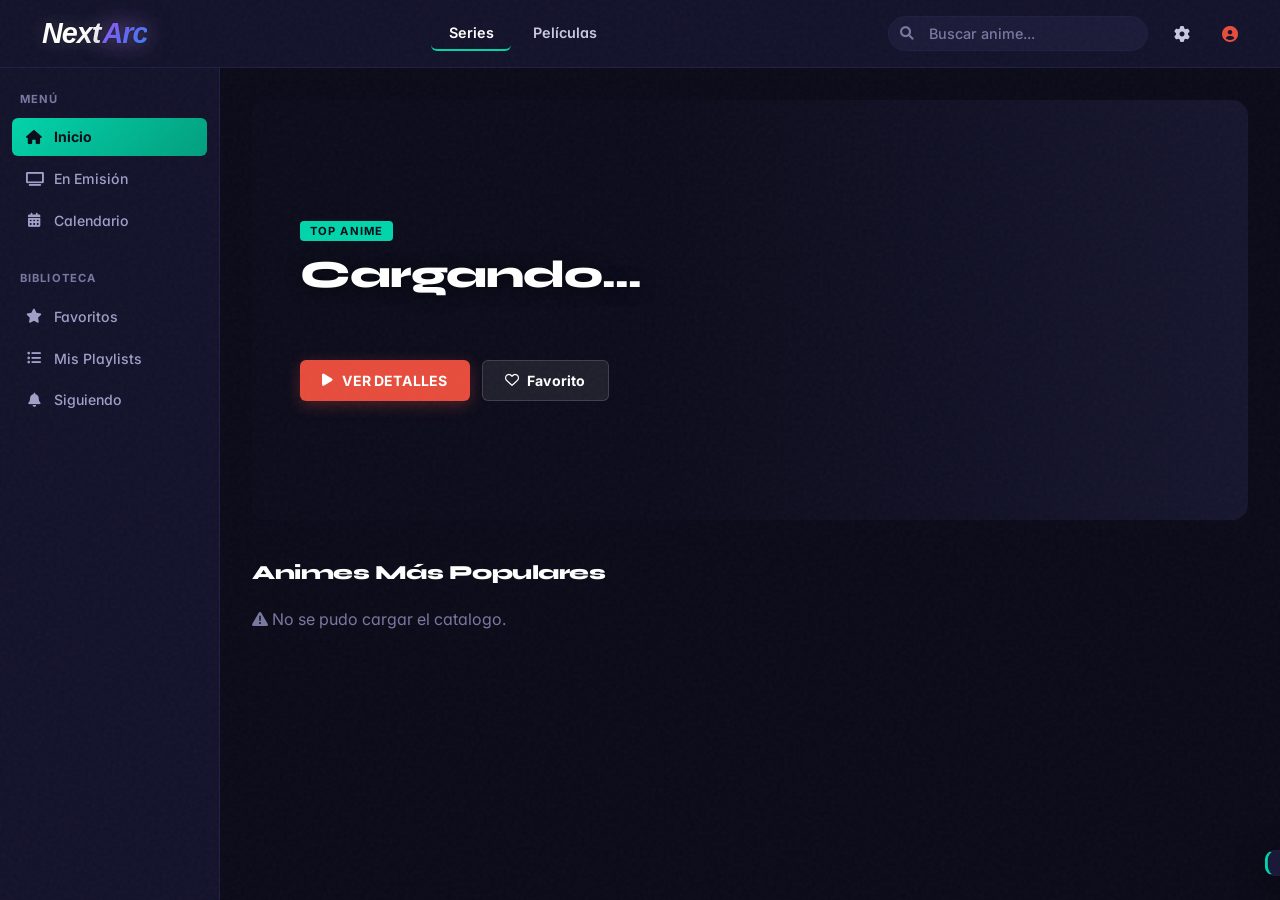
==== index.html @ d260264d "Update index.html" ====
<!doctype html>
<html lang="es" data-theme="dark">
  <head>
    <meta charset="UTF-8" />
    <meta name="viewport" content="width=device-width, initial-scale=1.0" />
    <title>NextArc — Tu plataforma de anime</title>
    <link rel="icon" type="image/png" href="favicon.jpeg" />
    <link rel="icon" href="data:," />
    <link
      rel="stylesheet"
      href="https://cdnjs.cloudflare.com/ajax/libs/font-awesome/6.0.0/css/all.min.css"
    />
    <link rel="stylesheet" href="style.css" />
  </head>
  <body>
    <!-- ═══════════════════════════════════════════
       HEADER
  ═══════════════════════════════════════════ -->
    <header class="header">
      <div class="logo" id="brandLogo">
        <span class="logo-text">Next<span class="logo-accent">Arc</span></span>
      </div>

      <nav class="nav-tabs">
        <a href="#" class="nav-tab active" data-filter="tv" id="navSeries"
          >Series</a
        >
        <a href="#" class="nav-tab" data-filter="movie" id="navMovies"
          >Películas</a
        >
      </nav>

      <div class="header-right">
        <div class="search-bar">
          <i class="fas fa-search search-icon"></i>
          <input
            type="text"
            class="search-input"
            id="globalSearchInput"
            placeholder="Buscar anime..."
          />
        </div>
        <div class="user-actions">
          <button class="icon-btn" id="btnSettingsToggle" title="Configuración">
            <i class="fas fa-cog"></i>
          </button>
          <button
            class="icon-btn user-icon"
            id="btnAccountToggle"
            title="Mi Cuenta"
          >
            <i class="fas fa-user-circle"></i>
          </button>
        </div>
      </div>
    </header>

    <!-- ═══════════════════════════════════════════
       LAYOUT PRINCIPAL
  ═══════════════════════════════════════════ -->
    <div class="main-container">
      <!-- SIDEBAR LEFT -->
      <aside class="sidebar">
        <div class="sidebar-section">
          <h3 class="sidebar-title">Menú</h3>
          <a href="#" class="sidebar-item active" id="sideHome"
            ><i class="fas fa-home"></i> Inicio</a
          >
          <a href="#" class="sidebar-item" id="sideAiring"
            ><i class="fas fa-tv"></i> En Emisión</a
          >
          <a href="#" class="sidebar-item" id="sideCalendar"
            ><i class="fas fa-calendar-alt"></i> Calendario</a
          >
        </div>
        <!-- DESPUÉS -->
        <div class="sidebar-section">
          <h3 class="sidebar-title">Biblioteca</h3>
          <a href="#" class="sidebar-item" id="sideFavorites">
            <i class="fas fa-star"></i> Favoritos
          </a>
          <a href="#" class="sidebar-item" id="sidePlaylists">
            <i class="fas fa-list-ul"></i> Mis Playlists
          </a>
          <a
            href="#"
            class="sidebar-item"
            id="sideFollowing"
            onclick="
              event.preventDefault();
              mostrarVista('homeView');
              renderFollowingToday();
              renderContinueWatching();
            "
          >
            <i class="fas fa-bell"></i> Siguiendo
          </a>
        </div>
      </aside>

      <!-- VISTA: HOME -->
      <main class="content" id="homeView">
        <!-- Hero Banner Dinámico -->
        <div class="hero-section" id="heroBanner">
          <!-- Los slides se generan por JS -->
          <div class="hero-overlay">
            <div class="hero-content" id="heroContent">
              <span class="hero-badge" id="heroBadge">TOP ANIME</span>
              <h1 class="hero-title" id="heroTitle">Cargando...</h1>
              <h2 class="hero-subtitle" id="heroSubtitle"></h2>
              <p class="hero-description" id="heroDesc"></p>
              <div class="hero-meta">
                <span class="rating" id="heroRating"></span>
                <span id="heroEps"></span>
                <span id="heroType"></span>
              </div>
              <div class="hero-buttons">
                <button class="btn btn-primary" id="btnPlayHero">
                  <i class="fas fa-play"></i> VER DETALLES
                </button>
                <button class="btn btn-secondary" id="btnFavHero">
                  <i class="far fa-heart"></i> Favorito
                </button>
              </div>
            </div>
          </div>
          <div class="hero-dots" id="heroDots"></div>
        </div>

        <!-- ── PREMIUM: Episodios Nuevos de Hoy (Following) ─────── -->
        <section
          id="followingTodaySection"
          style="display: none; margin-bottom: 0.5rem"
        >
          <div class="section-header">
            <h2 class="section-title">
              <i
                class="fas fa-broadcast-tower"
                style="color: var(--accent); margin-right: 0.5rem"
              ></i>
              Episodios Nuevos Hoy
            </h2>
            <span style="color: var(--text-muted); font-size: 0.82rem">
              <i class="fas fa-bell"></i> De tus animes seguidos
            </span>
          </div>
          <div class="anime-grid" id="followingTodayGrid"></div>
        </section>

        <!-- ── PREMIUM: Continuar Viendo ────────────────────────── -->
        <section
          id="continueWatchingSection"
          style="display: none; margin-bottom: 0.5rem"
        >
          <div class="section-header">
            <h2 class="section-title">
              <i
                class="fas fa-history"
                style="color: var(--warning); margin-right: 0.5rem"
              ></i>
              Continuar Viendo
            </h2>
          </div>
          <div
            class="continue-watching-carousel"
            id="continueWatchingGrid"
          ></div>
        </section>

        <!-- Catálogo Principal -->
        <section class="section">
          <div class="section-header">
            <h2 class="section-title" id="catalogTitle">
              Animes Más Populares
            </h2>
            <span
              id="catalogCount"
              style="color: var(--text-muted); font-size: 0.85rem"
            ></span>
          </div>
          <div class="anime-grid" id="animeGrid">
            <!-- Skeletons de carga -->
            <div class="anime-card skeleton">
              <div class="anime-poster"></div>
              <div class="anime-info">
                <div
                  style="
                    height: 14px;
                    background: var(--bg-elevated);
                    border-radius: 4px;
                    margin-bottom: 8px;
                  "
                ></div>
                <div
                  style="
                    height: 10px;
                    background: var(--bg-elevated);
                    border-radius: 4px;
                    width: 60%;
                  "
                ></div>
              </div>
            </div>
            <div class="anime-card skeleton">
              <div class="anime-poster"></div>
              <div class="anime-info">
                <div
                  style="
                    height: 14px;
                    background: var(--bg-elevated);
                    border-radius: 4px;
                    margin-bottom: 8px;
                  "
                ></div>
                <div
                  style="
                    height: 10px;
                    background: var(--bg-elevated);
                    border-radius: 4px;
                    width: 60%;
                  "
                ></div>
              </div>
            </div>
            <div class="anime-card skeleton">
              <div class="anime-poster"></div>
              <div class="anime-info">
                <div
                  style="
                    height: 14px;
                    background: var(--bg-elevated);
                    border-radius: 4px;
                    margin-bottom: 8px;
                  "
                ></div>
                <div
                  style="
                    height: 10px;
                    background: var(--bg-elevated);
                    border-radius: 4px;
                    width: 60%;
                  "
                ></div>
              </div>
            </div>
            <div class="anime-card skeleton">
              <div class="anime-poster"></div>
              <div class="anime-info">
                <div
                  style="
                    height: 14px;
                    background: var(--bg-elevated);
                    border-radius: 4px;
                    margin-bottom: 8px;
                  "
                ></div>
                <div
                  style="
                    height: 10px;
                    background: var(--bg-elevated);
                    border-radius: 4px;
                    width: 60%;
                  "
                ></div>
              </div>
            </div>
          </div>
        </section>
      </main>

      <!-- VISTA: EN EMISIÓN -->
      <main class="content" id="airingView" style="display: none">
        <div class="section-header" style="margin-bottom: 1.5rem">
          <h2 class="section-title">
            <i
              class="fas fa-satellite-dish"
              style="color: var(--accent); margin-right: 0.5rem"
            ></i
            >En Emisión
          </h2>
          <span id="airingStatus" class="status-indicator">Cargando...</span>
        </div>
        <div class="anime-grid" id="airingGrid"></div>
      </main>

      <!-- VISTA: CALENDARIO -->
      <main class="content" id="calendarView" style="display: none">
        <div class="section-header" style="margin-bottom: 1.5rem">
          <h2 class="section-title">
            <i
              class="fas fa-calendar-alt"
              style="color: var(--accent); margin-right: 0.5rem"
            ></i
            >Calendario Semanal 2026
          </h2>
          <span id="calendarStatus" class="status-indicator">Cargando...</span>
        </div>
        <div class="calendar-grid" id="calendarGrid"></div>
      </main>

      <!-- VISTA: FAVORITOS -->
      <main class="content" id="favoritesView" style="display: none">
        <div class="section-header" style="margin-bottom: 1.5rem">
          <h2 class="section-title">
            <i
              class="fas fa-star"
              style="color: var(--warning); margin-right: 0.5rem"
            ></i
            >Mis Favoritos
          </h2>
        </div>
        <div class="fav-grid" id="favGrid">
          <div class="empty-state" style="grid-column: 1/-1">
            <i class="far fa-star"></i>
            <p>
              Aún no tienes favoritos.<br />Busca animes y agrégarlos con el
              botón <i class="far fa-heart"></i>.
            </p>
          </div>
        </div>
      </main>

      <!-- VISTA: PLAYLISTS -->
      <main class="content" id="playlistsView" style="display: none">
        <!-- Cabecera de la vista (cambia entre índice y contenido de lista) -->
        <div id="plv-index">
          <div class="section-header" style="margin-bottom: 1.5rem">
            <h2 class="section-title">
              <i
                class="fas fa-list-ul"
                style="color: var(--accent); margin-right: 0.5rem"
              ></i>
              Mis Playlists
            </h2>
            <button
              class="btn btn-secondary"
              id="plvNewBtn"
              style="font-size: 0.8rem; padding: 0.35rem 0.85rem"
            >
              <i class="fas fa-plus"></i> Nueva playlist
            </button>
          </div>
          <!-- Formulario inline para crear playlist nueva -->
          <div
            id="plvCreateForm"
            style="display: none; margin-bottom: 1.25rem; display: none"
          >
            <div style="display: flex; gap: 0.5rem; max-width: 380px">
              <input
                type="text"
                id="plvNewName"
                class="pd-input"
                placeholder="Nombre de la playlist..."
                maxlength="40"
                style="flex: 1; padding: 0.5rem 0.75rem; font-size: 0.88rem"
              />
              <button
                class="btn btn-accent"
                onclick="_plvCrear()"
                style="white-space: nowrap"
              >
                <i class="fas fa-plus"></i> Crear
              </button>
              <button
                class="btn btn-secondary"
                onclick="_plvCerrarForm()"
                style="white-space: nowrap"
              >
                Cancelar
              </button>
            </div>
          </div>
          <div class="plv-grid" id="plvGrid"></div>
        </div>

        <!-- Sub-vista: contenido de una playlist seleccionada -->
        <div id="plv-detail" style="display: none">
          <div class="section-header" style="margin-bottom: 1.25rem">
            <button
              class="btn btn-secondary"
              id="plvBackBtn"
              style="font-size: 0.8rem; padding: 0.35rem 0.85rem"
            >
              <i class="fas fa-arrow-left"></i> Mis Playlists
            </button>
            <h2
              class="section-title"
              id="plvDetailTitle"
              style="margin: 0"
            ></h2>
            <span
              id="plvDetailCount"
              style="color: var(--text-muted); font-size: 0.85rem"
            ></span>
          </div>
          <div class="anime-grid" id="plvDetailGrid"></div>
        </div>
      </main>

      <!-- VISTA: DETALLES -->
      <main class="content" id="detailsView" style="display: none">
        <button
          class="btn btn-secondary"
          id="backToHomeBtn"
          style="margin-bottom: 1.5rem"
        >
          <i class="fas fa-arrow-left"></i> Volver al Catálogo
        </button>

        <div class="details-container" id="detailsContainer">
          <div class="details-header">
            <div class="details-poster" id="detPoster"></div>
            <div class="details-info">
              <h1 class="details-title" id="detTitle">Buscando...</h1>
              <div class="details-meta" id="detMeta"></div>
              <p
                id="detSynopsis"
                class="sinopsis-recortada"
                style="
                  line-height: 1.65;
                  color: var(--text-secondary);
                  max-width: 750px;
                  font-size: 0.92rem;
                "
              ></p>
              <button id="btnToggleSynopsis" class="btn-leer-mas">
                Leer más
              </button>
              <div
                id="detGenres"
                style="
                  display: flex;
                  flex-wrap: wrap;
                  gap: 0.4rem;
                  margin-top: 0.25rem;
                "
              ></div>

              <!-- Sección de temporadas relacionadas (precuela / secuela) — se rellena por JS -->
              <div id="relacionesContainer" style="display: none"></div>

              <div
                style="
                  display: flex;
                  gap: 0.75rem;
                  margin-top: 0.5rem;
                  flex-wrap: wrap;
                "
              >
                <button
                  class="btn btn-accent"
                  id="detFavBtn"
                  onclick="toggleFavoriteFromDetail()"
                >
                  <i class="far fa-heart"></i> Agregar a Favoritos
                </button>
                <button
                  class="btn btn-secondary"
                  id="detFollowBtn"
                  onclick="toggleFollowingFromDetail()"
                  style="border-color: var(--accent); color: var(--accent)"
                >
                  <i class="fas fa-bell"></i> Seguir
                </button>
              </div>
            </div>
          </div>

          <section class="section">
            <div
              style="
                display: flex;
                justify-content: space-between;
                align-items: center;
                margin-bottom: 0.75rem;
                flex-wrap: wrap;
                gap: 0.5rem;
              "
            >
              <h2 class="section-title" style="margin-bottom: 0">
                Opciones de Idioma
              </h2>
              <span id="statusIndicator" class="status-indicator">
                <i class="fas fa-satellite-dish"></i> Sincronizando...
              </span>
            </div>

            <div class="lang-selector">
              <button
                class="lang-btn active"
                id="btnSub"
                onclick="cambiarIdioma('sub')"
              >
                <i class="fas fa-closed-captioning"></i> SUB
              </button>
              <button
                class="lang-btn"
                id="btnDub"
                onclick="cambiarIdioma('dub')"
              >
                <i class="fas fa-microphone"></i> DUB Latino
              </button>
            </div>

            <div class="section-divider"></div>

            <div
              style="
                display: flex;
                justify-content: space-between;
                align-items: center;
                margin-bottom: 0.75rem;
              "
            >
              <h2 class="section-title" style="margin-bottom: 0">
                Lista de Episodios
              </h2>
              <span
                id="epCount"
                style="color: var(--text-muted); font-size: 0.85rem"
              ></span>
            </div>
            <!-- Selector de bloques para animes largos (>50 eps) — se inyecta por JS -->
            <div id="selector-bloques-container"></div>
            <div class="episode-grid" id="episodeGrid"></div>
          </section>
        </div>
      </main>

      <!-- VISTA: REPRODUCTOR (se inserta aquí dentro del main-container) -->
      <main
        class="content player-view"
        id="playerView"
        style="display: none; padding: 0; overflow: visible"
      >
        <div style="padding: 1.25rem 2rem 0">
          <div class="player-back-bar">
            <button class="btn btn-secondary" id="playerBackBtn">
              <i class="fas fa-arrow-left"></i> Volver
            </button>
            <div class="player-breadcrumb">
              <span id="playerBreadcrumbAnime"></span>
              <i
                class="fas fa-chevron-right"
                style="font-size: 0.7rem; color: var(--text-muted)"
              ></i>
              <span id="playerBreadcrumbEp" style="color: var(--accent)"></span>
            </div>
          </div>
        </div>

        <div class="player-layout">
          <!-- ── COLUMNA PRINCIPAL ── -->
          <div class="player-main-col">
            <div class="player-video-wrap" id="playerVideoWrap">
              <div class="player-video-loader" id="playerLoader">
                <div class="player-loader-spinner"></div>
                <span class="player-loader-text">Buscando servidores...</span>
              </div>
              <iframe
                id="videoPlayer"
                src=""
                allowfullscreen
                allow="autoplay; fullscreen"
                style="display: none; width: 100%; height: 100%; border: none"
              ></iframe>
              <video
                id="videoPlayerNative"
                src=""
                controls
                style="
                  display: none;
                  width: 100%;
                  height: 100%;
                  background: #000;
                "
              ></video>
            </div>

            <div class="player-meta-block">
              <div class="player-title-row">
                <div>
                  <h1 class="player-anime-title" id="playerAnimeTitle">—</h1>
                  <p class="player-ep-label" id="playerEpLabel">—</p>
                </div>
                <div class="player-lang-switch">
                  <button
                    class="lang-btn active"
                    id="btnSub"
                    onclick="cambiarIdioma('sub')"
                  >
                    <i class="fas fa-closed-captioning"></i> SUB
                  </button>
                  <button
                    class="lang-btn"
                    id="btnDub"
                    onclick="cambiarIdioma('dub')"
                  >
                    <i class="fas fa-microphone"></i> DUB
                  </button>
                </div>
              </div>

              <div class="player-actions">
                <button
                  class="player-action-btn"
                  id="playerFavBtn"
                  onclick="toggleFavoriteFromDetail()"
                >
                  <i class="far fa-heart"></i><span>Favorito</span>
                </button>
                <button
                  class="player-action-btn"
                  id="playerFollowBtn"
                  onclick="toggleFollowingFromDetail()"
                >
                  <i class="fas fa-bell"></i><span>Seguir</span>
                </button>
                <div class="player-action-sep"></div>
                <button
                  class="player-action-btn"
                  onclick="
                    navigator.share
                      ? navigator.share({
                          title: document.title,
                          url: location.href,
                        })
                      : showToast('Copia la URL del navegador')
                  "
                >
                  <i class="fas fa-share-alt"></i><span>Compartir</span>
                </button>
                <div class="player-action-sep"></div>
                <button
                  class="player-action-btn"
                  id="playlistAnchor"
                  onclick="agregarAPlaylist()"
                >
                  <i class="fas fa-list-ul"></i><span>Playlist</span>
                </button>
              </div>

              <div class="player-server-section">
                <div class="player-server-mode-tabs">
                  <button
                    id="tabStream"
                    class="player-mode-tab active"
                    onclick="setModalMode('stream')"
                  >
                    <i class="fas fa-play"></i> Ver Online
                  </button>
                  <button
                    id="tabDownload"
                    class="player-mode-tab"
                    onclick="setModalMode('download')"
                  >
                    <i class="fas fa-download"></i> Descargar
                  </button>
                </div>
                <div class="player-server-label">Servidores disponibles</div>
                <div class="player-server-tabs" id="modalServers"></div>
                <div
                  id="downloadActionBox"
                  class="player-download-box"
                  style="display: none"
                >
                  <p>Elige un servidor arriba y haz clic para descargar:</p>
                  <a
                    id="downloadDirectBtn"
                    href="#"
                    target="_blank"
                    class="btn btn-accent"
                  >
                    <i class="fas fa-cloud-download-alt"></i> Descargar .MP4
                  </a>
                </div>
              </div>
            </div>
          </div>

          <!-- ── SIDEBAR DE EPISODIOS ── -->
          <aside class="player-sidebar" id="playerSidebar">
            <div class="player-sidebar-header">
              <span class="player-sidebar-title">Episodios</span>
              <span class="player-sidebar-count" id="playerEpCount"></span>
            </div>
            <div class="player-ep-list" id="playerEpisodeGrid"></div>
          </aside>
        </div>
      </main>

      <span id="modalTitle" style="display: none"></span>

      <!-- SIDEBAR RIGHT -->
      <aside class="sidebar-right" id="sidebarRight">
        <div class="sidebar-section">
          <h3 class="sidebar-title">En Emisión</h3>
          <div class="airing-list" id="sidebarAiringList">
            <div
              style="
                color: var(--text-muted);
                font-size: 0.8rem;
                padding: 0.5rem;
              "
            >
              Cargando...
            </div>
          </div>
        </div>
      </aside>
    </div>

    <!-- ═══════════════════════════════════════════
       SETTINGS MODAL
  ═══════════════════════════════════════════ -->
    <div class="modal-overlay" id="settingsModal">
      <div class="modal-box">
        <div class="modal-header">
          <h2>
            <i
              class="fas fa-cog"
              style="color: var(--accent); margin-right: 0.5rem"
            ></i>
            Configuración
          </h2>
          <button
            class="modal-close"
            onclick="
              document.getElementById('settingsModal').classList.remove('open')
            "
          >
            <i class="fas fa-times"></i>
          </button>
        </div>
        <div class="modal-body">
          <!-- Tema -->
          <div class="settings-group">
            <div class="settings-label">Apariencia</div>
            <div class="toggle-row">
              <div>
                <div class="toggle-label">Modo Claro</div>
                <div class="toggle-desc">Cambiar entre tema oscuro y claro</div>
              </div>
              <label class="toggle-switch">
                <input type="checkbox" id="themeToggle" />
                <span class="toggle-track"></span>
              </label>
            </div>
          </div>

          <!-- Idioma Reproductor -->
          <div class="settings-group">
            <div class="settings-label">Reproducción</div>
            <div class="toggle-row">
              <div>
                <div class="toggle-label">Idioma por Defecto</div>
                <div class="toggle-desc">Preferencia al abrir un anime</div>
              </div>
            </div>
            <select class="settings-select" id="defaultLangSelect">
              <option value="sub">Subtitulado (SUB)</option>
              <option value="dub">Doblaje Latino (DUB)</option>
            </select>
          </div>

          <!-- Servidor preferido -->
          <div class="settings-group">
            <div class="settings-label">Servidor Preferido</div>
            <select class="settings-select" id="preferredServerSelect">
              <option value="0">Automático (más rápido)</option>
              <option value="1">Servidor 1 — Principal</option>
              <option value="2">Servidor 2 — Alternativo</option>
              <option value="3">Servidor 3 — Respaldo</option>
            </select>
          </div>
        </div>
      </div>
    </div>

    <!-- ═══════════════════════════════════════════
       ACCOUNT MODAL
  ═══════════════════════════════════════════ -->
    <div class="modal-overlay" id="accountModal">
      <div class="modal-box" style="max-width: 520px">
        <div class="modal-header">
          <h2>
            <i
              class="fas fa-user-circle"
              style="color: var(--danger); margin-right: 0.5rem"
            ></i>
            Mi Cuenta
          </h2>
          <button
            class="modal-close"
            onclick="
              document.getElementById('accountModal').classList.remove('open')
            "
          >
            <i class="fas fa-times"></i>
          </button>
        </div>

        <!-- Tabs sin sesión -->
        <div id="authSection">
          <div class="account-tabs">
            <button
              class="account-tab-btn active"
              onclick="switchAuthTab('login')"
            >
              Iniciar Sesión
            </button>
            <button class="account-tab-btn" onclick="switchAuthTab('register')">
              Registrarse
            </button>
          </div>
          <div class="modal-body">
            <!-- Login -->
            <div class="account-panel active" id="panelLogin">
              <div class="input-group">
                <label class="input-label">Usuario</label>
                <input
                  type="text"
                  class="input-field"
                  id="loginUser"
                  placeholder="Tu nombre de usuario"
                />
              </div>
              <div class="input-group">
                <label class="input-label">Contraseña</label>
                <input
                  type="password"
                  class="input-field"
                  id="loginPass"
                  placeholder="••••••••"
                />
              </div>
              <button
                class="btn btn-accent"
                style="width: 100%"
                onclick="doLogin()"
              >
                <i class="fas fa-sign-in-alt"></i> Entrar
              </button>
            </div>
            <!-- Register -->
            <div class="account-panel" id="panelRegister">
              <div class="input-group">
                <label class="input-label">Nombre de Usuario</label>
                <input
                  type="text"
                  class="input-field"
                  id="regUser"
                  placeholder="Elige un nombre único"
                />
              </div>
              <div class="input-group">
                <label class="input-label">Contraseña</label>
                <input
                  type="password"
                  class="input-field"
                  id="regPass"
                  placeholder="Mínimo 6 caracteres"
                />
              </div>
              <button
                class="btn btn-accent"
                style="width: 100%"
                onclick="doRegister()"
              >
                <i class="fas fa-user-plus"></i> Crear Cuenta
              </button>
            </div>
          </div>
        </div>

        <!-- Sección con sesión activa -->
        <div id="userSection" style="display: none">
          <div class="account-tabs">
            <button
              class="account-tab-btn active"
              onclick="switchUserTab('favs')"
            >
              Favoritos
            </button>
            <button class="account-tab-btn" onclick="switchUserTab('profile')">
              Perfil
            </button>
          </div>
          <div class="modal-body">
            <div class="account-panel active" id="panelFavs">
              <div class="fav-grid" id="modalFavGrid">
                <div class="empty-state" style="grid-column: 1/-1">
                  <i class="far fa-star"></i>
                  <p>No tienes favoritos aún.</p>
                </div>
              </div>
            </div>
            <div class="account-panel" id="panelProfile">
              <div style="text-align: center; padding: 1rem 0">
                <i
                  class="fas fa-user-circle"
                  style="font-size: 3.5rem; color: var(--accent)"
                ></i>
                <h3
                  id="profileUsername"
                  style="
                    font-family: &quot;Syne&quot;, sans-serif;
                    margin-top: 0.75rem;
                    font-size: 1.3rem;
                  "
                ></h3>
                <p
                  style="
                    color: var(--text-muted);
                    font-size: 0.85rem;
                    margin-top: 0.25rem;
                  "
                  id="profileFavCount"
                ></p>
              </div>
              <div class="section-divider"></div>
              <button
                class="btn btn-secondary"
                style="width: 100%"
                onclick="doLogout()"
              >
                <i class="fas fa-sign-out-alt"></i> Cerrar Sesión
              </button>
            </div>
          </div>
        </div>
      </div>
    </div>

    <!-- Toast notification -->
    <div class="toast" id="toastMsg"></div>

    <script src="app.js"></script>
  </body>
</html>
---- style.css ----
/* =============================================
   ANIMEFLIX — STYLESHEET COMPLETO v3.0
   Fuentes: Syne (display) + Inter (body)
   ============================================= */

@import url('https://fonts.googleapis.com/css2?family=Inter:ital,opsz,wght@0,14..32,400;0,14..32,500;0,14..32,600;0,14..32,700;0,14..32,800;1,14..32,400&family=Syne:wght@700;800&display=swap');
/* ─── CSS VARIABLES / TEMAS ─────────────────── */
:root {
  --bg-base:        #0a0a18;
  --bg-surface:     #12122a;
  --bg-elevated:    #1a1a38;
  --bg-card:        #111128;
  --border:         #1e1e42;
  --accent:         #00d4aa;
  --accent-dark:    #009e7e;
  --danger:         #e74c3c;
  --warning:        #f59e0b;
  --text-primary:   #ffffff;
  --text-secondary: #c8c8e0;
  --text-muted:     #7878a0;
  --radius-sm:      6px;
  --radius-md:      10px;
  --radius-lg:      16px;
  --shadow-card:    0 8px 32px rgba(0,0,0,0.45);
  --transition:     all 0.3s cubic-bezier(0.4, 0, 0.2, 1);
}

[data-theme="light"] {
  --bg-base:        #f0f2f8;
  --bg-surface:     #ffffff;
  --bg-elevated:    #e8eaf6;
  --bg-card:        #ffffff;
  --border:         #d4d6f0;
  --text-primary:   #0a0a18;
  --text-secondary: #3a3a5a;
  --text-muted:     #7070a0;
  --shadow-card:    0 8px 32px rgba(0,0,0,0.10);
}

/* ─── RESET & BASE ───────────────────────────── */
*, *::before, *::after { margin:0; padding:0; box-sizing:border-box; }

html { scroll-behavior: smooth; }

body {
  font-family: 'Inter', system-ui, -apple-system, sans-serif;
  background-color: var(--bg-base);
  color: var(--text-primary);
  overflow-x: hidden;
  transition: background-color 0.4s, color 0.4s;
  min-height: 100vh;
  -webkit-font-smoothing: antialiased;
  -moz-osx-font-smoothing: grayscale;
  font-feature-settings: "cv02","cv03","cv04","cv11";
}

/* Grain overlay */
body::before {
  content: '';
  position: fixed; inset: 0;
  background-image: url("data:image/svg+xml,%3Csvg viewBox='0 0 256 256' xmlns='http://www.w3.org/2000/svg'%3E%3Cfilter id='noise'%3E%3CfeTurbulence type='fractalNoise' baseFrequency='0.9' numOctaves='4' stitchTiles='stitch'/%3E%3C/filter%3E%3Crect width='100%25' height='100%25' filter='url(%23noise)' opacity='0.035'/%3E%3C/svg%3E");
  pointer-events: none; z-index: 9998;
}

/* ─── SCROLLBAR ──────────────────────────────── */
::-webkit-scrollbar { width: 6px; }
::-webkit-scrollbar-track { background: var(--bg-base); }
::-webkit-scrollbar-thumb { background: var(--border); border-radius: 3px; }
::-webkit-scrollbar-thumb:hover { background: var(--accent-dark); }

/* ─── HEADER ─────────────────────────────────── */
.header {
  display: flex;
  justify-content: space-between;
  align-items: center;
  padding: 0 2rem;
  height: 68px;
  background-color: var(--bg-surface);
  border-bottom: 1px solid var(--border);
  position: sticky; top: 0; z-index: 100;
  backdrop-filter: blur(12px);
  -webkit-backdrop-filter: blur(12px);
}

.logo {
  display: flex;
  align-items: center;
  gap: 0.5rem;
  font-family: 'Syne', sans-serif;
  font-size: 1.4rem;
  font-weight: 800;
  color: var(--accent);
  cursor: pointer;
  letter-spacing: -0.5px;
  transition: var(--transition);
  user-select: none;
}
.logo:hover { opacity: 0.85; }
.logo i { font-size: 1.3rem; }

.nav-tabs {
  display: flex;
  gap: 0.25rem;
}
.nav-tab {
  color: var(--text-secondary);
  text-decoration: none;
  font-weight: 600;
  font-size: 0.9rem;
  padding: 0.5rem 1.1rem;
  border-radius: var(--radius-sm);
  transition: var(--transition);
  border-bottom: 2px solid transparent;
}
.nav-tab.active {
  color: var(--text-primary);
  border-bottom-color: var(--accent);
}
.nav-tab:hover { color: var(--text-primary); background: var(--bg-elevated); }

.header-right {
  display: flex;
  align-items: center;
  gap: 1rem;
}

.search-bar {
  position: relative;
  display: flex;
  align-items: center;
}
.search-input {
  background-color: var(--bg-elevated);
  border: 1px solid var(--border);
  padding: 0.5rem 1rem 0.5rem 2.5rem;
  border-radius: 20px;
  color: var(--text-primary);
  width: 260px;
  font-family: 'Inter', system-ui, sans-serif;
  font-size: 0.9rem;
  font-weight: 500;
  transition: var(--transition);
}
.search-bar .search-icon {
  position: absolute; left: 0.75rem;
  color: var(--text-muted); font-size: 0.85rem;
  pointer-events: none;
}
.search-input:focus {
  outline: none;
  border-color: var(--accent);
  width: 300px;
  background: var(--bg-surface);
}
.search-input::placeholder { color: var(--text-muted); }

.user-actions {
  display: flex;
  align-items: center;
  gap: 0.75rem;
}
.icon-btn {
  background: none; border: none; cursor: pointer;
  color: var(--text-secondary);
  width: 36px; height: 36px;
  border-radius: 50%;
  display: flex; align-items: center; justify-content: center;
  font-size: 1rem;
  transition: var(--transition);
}
.icon-btn:hover { background: var(--bg-elevated); color: var(--text-primary); }
.icon-btn.user-icon { color: var(--danger); }

/* ─── LAYOUT ─────────────────────────────────── */
.main-container {
  display: flex;
  min-height: calc(100vh - 68px);
}

/* Estilos para el contenedor del Logo */
.logo {
  display: flex;
  align-items: center;
  font-family: 'Arial Black', 'Impact', sans-serif; /* Fuentes gruesas y fuertes */
  font-size: 1.8rem;
  font-weight: 900;
  font-style: italic; /* Mantiene la inclinación premium de las letras */
  letter-spacing: -1px;
  cursor: pointer;
  user-select: none;
  padding: 5px 10px;
}

/* Base del texto para "Next" (Efecto metálico con contraste para modo claro) */
.logo-text {
  background: linear-gradient(135deg, #ffffff 40%, #b0b0b8 100%);
  -webkit-background-clip: text;
  -webkit-text-fill-color: transparent;
  /* Esta sombra gris/oscura muy suave hace que el texto blanco sea visible sobre fondo blanco sin arruinar el modo oscuro */
  filter: drop-shadow(0px 0px 1px rgba(0, 0, 0, 0.5)) drop-shadow(0 0 8px rgba(255, 255, 255, 0.15));
}

/* Parte de la marca para "Arc" (Degradado morado a azul) */
.logo-accent {
  background: linear-gradient(135deg, #a855f7 0%, #6366f1 50%, #3b82f6 100%);
  -webkit-background-clip: text;
  -webkit-text-fill-color: transparent;
  filter: drop-shadow(0 0 12px rgba(168, 85, 247, 0.5));
  padding-left: 2px;
}

/* OPCIONAL: Si tu script de modo claro le añade la clase "light-mode" al body, */
/* puedes descomentar esto para cambiar el color de "Next" a un metalizado oscuro */
/*
body.light-mode .logo-text {
  background: linear-gradient(135deg, #1a1a2e 40%, #555566 100%);
  -webkit-background-clip: text;
  -webkit-text-fill-color: transparent;
  filter: none;
}
*/

/* ─── SIDEBAR LEFT ───────────────────────────── */
.sidebar {
  width: 220px;
  background-color: var(--bg-surface);
  padding: 1.5rem 0.75rem;
  border-right: 1px solid var(--border);
  flex-shrink: 0;
  transition: var(--transition);
}

.sidebar-section { margin-bottom: 2rem; }

.sidebar-title {
  font-size: 0.7rem;
  color: var(--text-muted);
  margin-bottom: 0.75rem;
  padding: 0 0.5rem;
  text-transform: uppercase;
  font-weight: 700;
  letter-spacing: 0.1em;
}

.sidebar-item {
  display: flex;
  align-items: center;
  gap: 0.75rem;
  padding: 0.65rem 0.85rem;
  color: var(--text-secondary);
  text-decoration: none;
  border-radius: var(--radius-sm);
  transition: var(--transition);
  margin-bottom: 0.25rem;
  font-weight: 600;
  font-size: 0.9rem;
}
.sidebar-item:hover {
  background-color: var(--bg-elevated);
  color: var(--text-primary);
}
.sidebar-item.active {
  background: linear-gradient(135deg, var(--accent) 0%, var(--accent-dark) 100%);
  color: #0a0a18;
}
.sidebar-item i { width: 16px; text-align: center; }

/* ─── CONTENT AREA ───────────────────────────── */
.content { flex: 1; padding: 2rem; overflow-x: hidden; min-width: 0; }

/* ─── HERO BANNER ────────────────────────────── */
.hero-section {
  position: relative;
  height: 420px;
  border-radius: var(--radius-lg);
  overflow: hidden;
  margin-bottom: 2.5rem;
  background: var(--bg-elevated);
}

.hero-slide {
  position: absolute; inset: 0;
  background-size: cover;
  background-position: center;
  opacity: 0;
  transition: opacity 0.8s ease-in-out;
}
.hero-slide.active { opacity: 1; }

.hero-overlay {
  position: absolute; inset: 0;
  background: linear-gradient(90deg, rgba(10,10,24,0.92) 40%, rgba(10,10,24,0.3) 100%);
  display: flex;
  align-items: center;
  padding: 2.5rem 3rem;
}
.hero-content { max-width: 50%; }

.hero-badge {
  display: inline-block;
  background: var(--accent);
  color: #0a0a18;
  font-size: 0.7rem;
  font-weight: 700;
  letter-spacing: 0.1em;
  padding: 3px 10px;
  border-radius: 4px;
  margin-bottom: 0.8rem;
  text-transform: uppercase;
}

.hero-title {
  font-family: 'Syne', sans-serif;
  font-size: 2.4rem;
  font-weight: 800;
  margin-bottom: 0.5rem;
  color: #ffffff;
  line-height: 1.1;
  letter-spacing: -1px;
  text-shadow: 0 2px 16px rgba(0,0,0,0.6);
}

.hero-subtitle {
  font-size: 1rem;
  font-weight: 600;
  color: var(--accent);
  margin-bottom: 0.75rem;
  letter-spacing: 0.01em;
}

.hero-description {
  margin-bottom: 1.75rem;
  line-height: 1.7;
  color: #e0e0f0;
  font-size: 0.92rem;
  font-weight: 400;
  display: -webkit-box;
  -webkit-line-clamp: 3;
  -webkit-box-orient: vertical;
  overflow: hidden;
}

.hero-meta {
  display: flex;
  gap: 1rem;
  align-items: center;
  margin-bottom: 1.5rem;
  font-size: 0.85rem;
  color: #b3b3cc;
  font-weight: 500;
}
.hero-meta .rating { color: var(--warning); font-weight: 700; }

.hero-buttons { display: flex; gap: 0.75rem; }

/* Hero dots */
.hero-dots {
  position: absolute;
  bottom: 1.25rem; left: 50%;
  transform: translateX(-50%);
  display: flex; gap: 0.5rem;
}
.hero-dot {
  width: 8px; height: 8px; border-radius: 4px;
  background: rgba(255,255,255,0.3);
  cursor: pointer;
  transition: var(--transition);
}
.hero-dot.active {
  background: var(--accent);
  width: 24px;
}

/* ─── BUTTONS ────────────────────────────────── */
.btn {
  padding: 0.7rem 1.4rem;
  border: none;
  border-radius: var(--radius-sm);
  cursor: pointer;
  font-family: 'Inter', system-ui, sans-serif;
  font-weight: 700;
  font-size: 0.88rem;
  transition: var(--transition);
  text-decoration: none;
  display: inline-flex;
  align-items: center;
  gap: 0.5rem;
  white-space: nowrap;
  letter-spacing: 0.01em;
}
.btn:hover { transform: translateY(-2px); }
.btn:active { transform: translateY(0); }

.btn-primary {
  background-color: var(--danger);
  color: white;
  box-shadow: 0 4px 16px rgba(231,76,60,0.3);
}
.btn-primary:hover { background-color: #c0392b; }

.btn-secondary {
  background-color: rgba(255,255,255,0.08);
  color: var(--text-primary);
  border: 1px solid rgba(255,255,255,0.15);
}
.btn-secondary:hover { background: rgba(255,255,255,0.14); }

.btn-accent {
  background: linear-gradient(135deg, var(--accent) 0%, var(--accent-dark) 100%);
  color: #0a0a18;
  box-shadow: 0 4px 16px rgba(0,212,170,0.3);
}
.btn-accent:hover { filter: brightness(1.1); }

/* ─── SECTIONS ───────────────────────────────── */
.section { margin-bottom: 3rem; }

.section-header {
  display: flex;
  justify-content: space-between;
  align-items: center;
  margin-bottom: 1.5rem;
}

.section-title {
  font-family: 'Syne', sans-serif;
  font-size: 1.25rem;
  font-weight: 800;
  color: #ffffff;
  letter-spacing: -0.5px;
}

/* ─── ANIME GRID ─────────────────────────────── */
.anime-grid {
  display: grid;
  grid-template-columns: repeat(auto-fill, minmax(200px, 1fr));
  gap: 1.5rem;
}

.anime-card {
  background-color: var(--bg-card);
  border-radius: var(--radius-md);
  overflow: hidden;
  cursor: pointer;
  transition: var(--transition);
  border: 1px solid var(--border);
  position: relative;
}
.anime-card:hover {
  transform: translateY(-6px);
  box-shadow: var(--shadow-card);
  border-color: var(--accent);
}
.anime-card:hover .anime-poster::after {
  opacity: 1;
}

.anime-poster {
  width: 100%;
  height: 260px;
  background-size: cover;
  background-position: center;
  position: relative;
}
.anime-poster::after {
  content: '\f144';
  font-family: 'Font Awesome 6 Free';
  font-weight: 900;
  position: absolute; inset: 0;
  background: rgba(0,212,170,0.18);
  display: flex; align-items: center; justify-content: center;
  font-size: 2.5rem; color: white;
  opacity: 0;
  transition: opacity 0.3s;
}

.anime-type-badge {
  position: absolute;
  top: 8px; left: 8px;
  background: rgba(0,0,0,0.75);
  color: var(--accent);
  font-size: 0.65rem;
  font-weight: 700;
  padding: 2px 8px;
  border-radius: 4px;
  text-transform: uppercase;
  letter-spacing: 0.05em;
  backdrop-filter: blur(4px);
}

.anime-info { padding: 0.85rem; }
.anime-title {
  font-weight: 700;
  font-size: 0.88rem;
  margin-bottom: 0.4rem;
  color: #ffffff;
  display: -webkit-box;
  -webkit-line-clamp: 2;
  -webkit-box-orient: vertical;
  overflow: hidden;
  line-height: 1.4;
  letter-spacing: -0.01em;
}
.anime-rating {
  color: var(--warning);
  font-size: 0.82rem;
  font-weight: 700;
  margin-bottom: 0.3rem;
}
.anime-genres {
  color: #8888b8;
  font-size: 0.75rem;
  font-weight: 500;
  white-space: nowrap;
  overflow: hidden;
  text-overflow: ellipsis;
}

/* Loading skeleton */
.anime-card.skeleton .anime-poster {
  background: linear-gradient(90deg, var(--bg-elevated) 25%, var(--bg-card) 50%, var(--bg-elevated) 75%);
  background-size: 200% 100%;
  animation: shimmer 1.4s infinite;
}
@keyframes shimmer {
  0% { background-position: 200% 0; }
  100% { background-position: -200% 0; }
}

/* ─── SIDEBAR RIGHT ──────────────────────────── */
.sidebar-right {
  width: 280px;
  background-color: var(--bg-surface);
  padding: 1.5rem 1rem;
  border-left: 1px solid var(--border);
  flex-shrink: 0;
}

.popular-item {
  display: flex;
  gap: 0.85rem;
  margin-bottom: 0.75rem;
  padding: 0.75rem;
  border-radius: var(--radius-md);
  cursor: pointer;
  transition: var(--transition);
  background: var(--bg-elevated);
  border: 1px solid transparent;
}
.popular-item:hover {
  background: var(--bg-card);
  border-color: var(--accent);
  transform: translateX(3px);
}

.popular-poster {
  width: 52px; height: 70px;
  background-size: cover;
  background-position: center;
  border-radius: var(--radius-sm);
  flex-shrink: 0;
}

.popular-info { min-width: 0; }
.popular-info h4 {
  margin-bottom: 0.3rem;
  font-size: 0.85rem;
  font-weight: 700;
  white-space: nowrap;
  overflow: hidden;
  text-overflow: ellipsis;
}
.popular-info p {
  color: var(--text-muted);
  font-size: 0.75rem;
}
.popular-info .pop-rating {
  color: var(--warning);
  font-size: 0.75rem;
  font-weight: 700;
  margin-top: 0.25rem;
}

/* ─── CURRENTLY AIRING ───────────────────────── */
.airing-list { display: flex; flex-direction: column; gap: 0.5rem; }
.airing-item {
  display: flex;
  align-items: center;
  gap: 0.65rem;
  padding: 0.6rem 0.75rem;
  border-radius: var(--radius-sm);
  cursor: pointer;
  transition: var(--transition);
  background: var(--bg-elevated);
  border: 1px solid transparent;
  font-size: 0.83rem;
}
.airing-item:hover {
  background: var(--bg-card);
  border-color: var(--border);
}
.airing-dot {
  width: 7px; height: 7px;
  border-radius: 50%;
  background: var(--accent);
  flex-shrink: 0;
}
.airing-title {
  font-weight: 600;
  white-space: nowrap;
  overflow: hidden;
  text-overflow: ellipsis;
  flex: 1;
}
.airing-ep {
  color: var(--text-muted);
  font-size: 0.72rem;
  flex-shrink: 0;
}

/* ─── DETAILS VIEW ───────────────────────────── */
.details-container {
  display: none;
  flex-direction: column;
  gap: 2rem;
}

.details-header {
  display: flex;
  gap: 2rem;
  background-color: var(--bg-surface);
  padding: 2rem;
  border-radius: var(--radius-lg);
  border: 1px solid var(--border);
}

.details-poster {
  width: 190px; height: 280px;
  background-size: cover;
  background-position: center;
  border-radius: var(--radius-md);
  flex-shrink: 0;
  box-shadow: var(--shadow-card);
}

.details-info {
  display: flex;
  flex-direction: column;
  gap: 0.85rem;
  min-width: 0;
}

.details-title {
  font-family: 'Syne', sans-serif;
  color: var(--accent);
  font-size: 2rem;
  font-weight: 800;
  letter-spacing: -0.5px;
  line-height: 1.15;
}

.details-meta {
  display: flex;
  flex-wrap: wrap;
  gap: 0.75rem;
  font-size: 0.85rem;
}
.details-meta-item {
  background: var(--bg-elevated);
  border: 1px solid var(--border);
  padding: 3px 10px;
  border-radius: 4px;
  color: #c0c0dc;
  font-weight: 500;
  font-size: 0.82rem;
}

/* ─── LANG SELECTOR ──────────────────────────── */
.lang-selector {
  display: flex;
  gap: 0.5rem;
  margin-bottom: 1rem;
}
.lang-btn {
  padding: 0.55rem 1.1rem;
  background-color: var(--bg-elevated);
  color: var(--text-secondary);
  border: 1px solid var(--border);
  border-radius: var(--radius-sm);
  cursor: pointer;
  font-family: 'Inter', system-ui, sans-serif;
  font-weight: 700;
  font-size: 0.85rem;
  transition: var(--transition);
  letter-spacing: 0.02em;
}
.lang-btn.active {
  background: linear-gradient(135deg, var(--accent), var(--accent-dark));
  color: #0a0a18;
  border-color: var(--accent);
}
.lang-btn:hover:not(.active) { border-color: var(--accent); color: var(--text-primary); }

/* ─── EPISODE GRID ───────────────────────────── */
.episode-grid {
  display: grid;
  grid-template-columns: repeat(auto-fill, minmax(72px, 1fr));
  gap: 0.65rem;
  margin-top: 1rem;
}
.episode-btn {
  background-color: var(--bg-elevated);
  color: var(--text-secondary);
  border: 1px solid var(--border);
  padding: 0.7rem 0.5rem;
  text-align: center;
  border-radius: var(--radius-sm);
  cursor: pointer;
  font-family: 'Inter', system-ui, sans-serif;
  font-weight: 700;
  font-size: 0.85rem;
  transition: var(--transition);
}
.episode-btn:hover {
  background-color: var(--danger);
  border-color: var(--danger);
  color: white;
  transform: scale(1.06);
}

/* ─── STATUS INDICATOR ───────────────────────── */
.status-indicator {
  font-size: 0.8rem;
  padding: 4px 12px;
  border-radius: 20px;
  background: var(--bg-elevated);
  color: var(--text-primary);
  font-weight: 700;
  border: 1px solid var(--border);
  white-space: nowrap;
}

/* ─── SERVER BUTTONS ─────────────────────────── */
.server-container {
  display: flex;
  gap: 0.5rem;
  margin-bottom: 15px;
  flex-wrap: wrap;
  justify-content: center;
}
.server-btn {
  background: var(--bg-elevated);
  color: #c0c0dc;
  border: 1px solid var(--border);
  padding: 6px 16px;
  border-radius: 4px;
  cursor: pointer;
  font-family: 'Inter', system-ui, sans-serif;
  font-size: 0.82rem;
  font-weight: 600;
  transition: var(--transition);
}
.server-btn.active {
  background: var(--danger);
  border-color: var(--danger);
  color: white;
}
.server-btn:hover:not(.active) { border-color: var(--danger); color: var(--text-primary); }

/* ─── MODAL TABS ─────────────────────────────── */
.modal-tabs {
  display: flex;
  gap: 6px;
  margin-bottom: 15px;
  background: var(--bg-elevated);
  padding: 5px;
  border-radius: var(--radius-md);
}
.modal-tab-btn {
  flex: 1;
  background: transparent;
  border: none;
  color: var(--text-secondary);
  padding: 9px;
  font-family: 'Inter', system-ui, sans-serif;
  font-weight: 700;
  cursor: pointer;
  border-radius: var(--radius-sm);
  transition: var(--transition);
  font-size: 0.85rem;
}
.modal-tab-btn.active {
  background: linear-gradient(135deg, var(--accent), var(--accent-dark));
  color: #0a0a18;
}

/* ─── MODALS (SETTINGS, ACCOUNT) ─────────────── */
.modal-overlay {
  display: none;
  position: fixed; inset: 0;
  background: rgba(0,0,0,0.8);
  z-index: 500;
  justify-content: center;
  align-items: center;
  padding: 1rem;
  backdrop-filter: blur(4px);
}
.modal-overlay.open { display: flex; }

.modal-box {
  background: var(--bg-surface);
  border: 1px solid var(--border);
  border-radius: var(--radius-lg);
  width: 100%;
  max-width: 480px;
  max-height: 85vh;
  overflow-y: auto;
  animation: modalIn 0.25s ease;
}
@keyframes modalIn {
  from { opacity: 0; transform: scale(0.95) translateY(10px); }
  to   { opacity: 1; transform: scale(1) translateY(0); }
}

.modal-header {
  display: flex;
  justify-content: space-between;
  align-items: center;
  padding: 1.25rem 1.5rem;
  border-bottom: 1px solid var(--border);
  position: sticky; top: 0;
  background: var(--bg-surface);
  z-index: 1;
}
.modal-header h2 {
  font-family: 'Syne', sans-serif;
  font-size: 1.1rem;
  font-weight: 800;
  color: #ffffff;
}
.modal-close {
  background: none; border: none; cursor: pointer;
  color: var(--text-muted); font-size: 1.1rem;
  transition: var(--transition);
}
.modal-close:hover { color: var(--text-primary); transform: rotate(90deg); }

.modal-body { padding: 1.5rem; display: flex; flex-direction: column; gap: 1.5rem; }

.settings-group {}
.settings-label {
  font-size: 0.75rem;
  color: var(--text-muted);
  text-transform: uppercase;
  letter-spacing: 0.1em;
  font-weight: 700;
  margin-bottom: 0.75rem;
}

.toggle-row {
  display: flex;
  justify-content: space-between;
  align-items: center;
  padding: 0.65rem 0;
  border-bottom: 1px solid var(--border);
}
.toggle-row:last-child { border-bottom: none; }
.toggle-label { font-weight: 600; font-size: 0.9rem; }
.toggle-desc { font-size: 0.78rem; color: var(--text-muted); margin-top: 2px; }

/* Toggle switch */
.toggle-switch {
  position: relative; width: 44px; height: 24px;
  cursor: pointer; flex-shrink: 0;
}
.toggle-switch input { opacity: 0; width: 0; height: 0; }
.toggle-track {
  position: absolute; inset: 0;
  background: var(--bg-elevated);
  border-radius: 12px;
  transition: var(--transition);
  border: 1px solid var(--border);
}
.toggle-switch input:checked + .toggle-track { background: var(--accent); border-color: var(--accent); }
.toggle-track::before {
  content: '';
  position: absolute; top: 2px; left: 2px;
  width: 18px; height: 18px;
  background: var(--text-muted);
  border-radius: 50%;
  transition: var(--transition);
}
.toggle-switch input:checked + .toggle-track::before {
  transform: translateX(20px);
  background: #0a0a18;
}

.settings-select {
  width: 100%;
  background: var(--bg-elevated);
  border: 1px solid var(--border);
  color: var(--text-primary);
  padding: 0.6rem 1rem;
  border-radius: var(--radius-sm);
  font-family: 'Inter', system-ui, sans-serif;
  font-size: 0.9rem;
  font-weight: 500;
  cursor: pointer;
  outline: none;
  transition: var(--transition);
}
.settings-select:focus { border-color: var(--accent); }

/* Account modal */
.account-tabs {
  display: flex;
  border-bottom: 1px solid var(--border);
  padding: 0 1.5rem;
  gap: 0;
}
.account-tab-btn {
  background: none; border: none;
  color: var(--text-muted);
  padding: 0.75rem 1rem;
  font-family: 'Inter', system-ui, sans-serif;
  font-weight: 700; cursor: pointer;
  border-bottom: 2px solid transparent;
  transition: var(--transition);
  font-size: 0.88rem;
}
.account-tab-btn.active {
  color: #ffffff;
  border-bottom-color: var(--accent);
}
.account-panel { display: none; }
.account-panel.active { display: block; }

.input-group { display: flex; flex-direction: column; gap: 0.3rem; margin-bottom: 1rem; }
.input-label { font-size: 0.8rem; font-weight: 600; color: #c0c0dc; }
.input-field {
  background: var(--bg-elevated);
  border: 1px solid var(--border);
  color: var(--text-primary);
  padding: 0.6rem 1rem;
  border-radius: var(--radius-sm);
  font-family: 'Inter', system-ui, sans-serif;
  font-size: 0.9rem;
  font-weight: 400;
  transition: var(--transition);
  outline: none;
}
.input-field:focus { border-color: var(--accent); }

.fav-grid {
  display: grid;
  grid-template-columns: repeat(auto-fill, minmax(100px, 1fr));
  gap: 0.75rem;
  margin-top: 0.5rem;
}
.fav-item {
  position: relative;
  border-radius: var(--radius-sm);
  overflow: hidden;
  aspect-ratio: 3/4;
  cursor: pointer;
  border: 1px solid var(--border);
}
.fav-item img { width: 100%; height: 100%; object-fit: cover; }
.fav-remove {
  position: absolute; top: 4px; right: 4px;
  background: var(--danger); color: white;
  border: none; border-radius: 50%;
  width: 20px; height: 20px;
  font-size: 0.65rem; cursor: pointer;
  display: flex; align-items: center; justify-content: center;
}
.fav-title {
  position: absolute; bottom: 0; left: 0; right: 0;
  background: rgba(0,0,0,0.75);
  font-size: 0.68rem; font-weight: 700;
  padding: 3px 5px;
}
.empty-state {
  text-align: center; padding: 2rem;
  color: var(--text-muted); font-size: 0.9rem;
}
.empty-state i { font-size: 2.5rem; display: block; margin-bottom: 0.75rem; }

/* ─── CALENDAR VIEW ──────────────────────────── */
.calendar-grid {
  display: grid;
  grid-template-columns: 1fr;
  gap: 1rem;
}
.calendar-day-block {
  background: var(--bg-surface);
  border: 1px solid var(--border);
  border-radius: var(--radius-md);
  overflow: hidden;
}
.calendar-day-header {
  background: var(--bg-elevated);
  padding: 0.6rem 1rem;
  font-family: 'Syne', sans-serif;
  font-weight: 800;
  font-size: 0.85rem;
  text-transform: uppercase;
  letter-spacing: 0.05em;
  color: var(--accent);
  border-bottom: 1px solid var(--border);
}
.calendar-day-header.today { background: var(--accent); color: #0a0a18; }
.calendar-show {
  display: flex;
  align-items: center;
  gap: 0.75rem;
  padding: 0.65rem 1rem;
  cursor: pointer;
  transition: var(--transition);
  border-bottom: 1px solid var(--border);
}
.calendar-show:last-child { border-bottom: none; }
.calendar-show:hover { background: var(--bg-elevated); }
.calendar-show-poster {
  width: 36px; height: 50px;
  border-radius: 4px;
  background-size: cover; background-position: center;
  flex-shrink: 0;
}
.calendar-show-info { min-width: 0; }
.calendar-show-title {
  font-weight: 600; font-size: 0.85rem;
  color: #ffffff;
  white-space: nowrap; overflow: hidden; text-overflow: ellipsis;
}
.calendar-show-time { font-size: 0.73rem; color: #8080a8; margin-top: 2px; font-weight: 500; }

/* ─── VIDEO MODAL ────────────────────────────── */
#videoModal {
  display: none;
  position: fixed; inset: 0;
  background: rgba(0,0,0,0.97);
  z-index: 9999;
  justify-content: center;
  align-items: center;
  flex-direction: column;
  padding: 20px;
}

/* ─── SECTION DIVIDER ────────────────────────── */
.section-divider {
  width: 100%; height: 1px;
  background: var(--border);
  margin: 1.5rem 0;
}

/* ─── TOAST NOTIFICATION ─────────────────────── */
.toast {
  position: fixed; bottom: 1.5rem; right: 1.5rem;
  background: var(--bg-elevated);
  border: 1px solid var(--border);
  border-left: 3px solid var(--accent);
  color: var(--text-primary);
  padding: 0.75rem 1.25rem;
  border-radius: var(--radius-md);
  font-size: 0.88rem; font-weight: 600;
  z-index: 9999;
  transform: translateX(120%);
  transition: transform 0.35s cubic-bezier(0.4, 0, 0.2, 1);
  box-shadow: var(--shadow-card);
}
.toast.show { transform: translateX(0); }
.toast.error { border-left-color: var(--danger); }

/* ─── RESPONSIVE ─────────────────────────────── */
@media (max-width: 1200px) {
  .sidebar-right { width: 240px; }
}

@media (max-width: 1024px) {
  .sidebar-right { display: none; }
}

@media (max-width: 768px) {
  .header { padding: 0 1rem; }
  .nav-tabs { display: none; }
  .search-input { width: 180px; }
  .search-input:focus { width: 200px; }

  .main-container { flex-direction: column; }

  .sidebar {
    width: 100%; padding: 0.75rem;
    border-right: none; border-bottom: 1px solid var(--border);
    display: flex; gap: 0.5rem; overflow-x: auto;
  }
  .sidebar-section { margin-bottom: 0; display: flex; align-items: center; gap: 0.25rem; flex-shrink: 0; }
  .sidebar-title { display: none; }
  .sidebar-item { white-space: nowrap; padding: 0.5rem 0.85rem; margin-bottom: 0; }

  .content { padding: 1rem; }

  .hero-section { height: 300px; }
  .hero-overlay { padding: 1.5rem; }
  .hero-content { max-width: 100%; }
  .hero-title { font-size: 1.6rem; }
  .hero-description { display: none; }

  .anime-grid { grid-template-columns: repeat(auto-fill, minmax(150px, 1fr)); gap: 1rem; }

  .details-header { flex-direction: column; align-items: center; text-align: center; }
  .details-poster { width: 140px; height: 210px; }
  .details-meta { justify-content: center; }

  .modal-box { max-width: 100%; }
}

@media (max-width: 480px) {
  .anime-grid { grid-template-columns: repeat(2, 1fr); }
  .hero-title { font-size: 1.3rem; }
  .hero-buttons .btn:last-child { display: none; }
}
/* ═══════════════════════════════════════════════════
   PLAYER VIEW — Layout dos columnas premium
   NextArc · Dark Mode High-Contrast
   ═══════════════════════════════════════════════════ */

/* ─── PLAYER PAGE ROOT ─────────────────────────── */
.player-view {
  padding: 0 !important;
  background: var(--bg-base);
  display: flex;
  flex-direction: column;
  min-height: calc(100vh - 68px);
}

/* Barra superior de navegación dentro del player */
.player-back-bar {
  display: flex;
  align-items: center;
  gap: 1rem;
  padding-bottom: 1rem;
}

.player-breadcrumb {
  display: flex;
  align-items: center;
  gap: 0.5rem;
  font-size: 0.83rem;
  color: var(--text-muted);
  font-weight: 600;
  white-space: nowrap;
  overflow: hidden;
  text-overflow: ellipsis;
}

/* ─── GRID DE DOS COLUMNAS ──────────────────────── */
.player-layout {
  display: grid;
  grid-template-columns: 1fr 320px;
  gap: 20px;
  padding: 0 2rem 2rem;
  align-items: start;
  flex: 1;
}

/* ─── COLUMNA PRINCIPAL ─────────────────────────── */
.player-main-col {
  display: flex;
  flex-direction: column;
  gap: 0;
  min-width: 0;
}

/* ─── VIDEO WRAPPER ─────────────────────────────── */
.player-video-wrap {
  position: relative;
  width: 100%;
  aspect-ratio: 16 / 9;
  background: #080810;
  border-radius: 16px;
  overflow: hidden;
  /* Profundidad premium: sombra oscura + resplandor de acento */
  box-shadow:
    0 0 0 1px rgba(255,255,255,0.055),
    0 12px 48px rgba(0,0,0,0.75),
    0 0 80px rgba(0, 212, 170, 0.08);
}

/* Estado de carga */
.player-video-loader {
  position: absolute;
  inset: 0;
  display: flex;
  flex-direction: column;
  align-items: center;
  justify-content: center;
  gap: 1rem;
  background: #080810;
  z-index: 2;
}
.player-video-loader.hidden { display: none; }

.player-loader-spinner {
  width: 36px; height: 36px;
  border: 3px solid rgba(0,212,170,0.15);
  border-top-color: var(--accent);
  border-radius: 50%;
  animation: playerSpin 0.8s linear infinite;
}
@keyframes playerSpin { to { transform: rotate(360deg); } }

.player-loader-text {
  font-size: 0.82rem;
  color: #7070a0;
  font-family: 'Inter', system-ui, sans-serif;
  font-weight: 500;
}

/* ─── BLOQUE DE METADATA ────────────────────────── */
.player-meta-block {
  padding: 18px 2px 0;
  display: flex;
  flex-direction: column;
  gap: 14px;
}

/* Nivel 1 — Título + Lang switch */
.player-title-row {
  display: flex;
  align-items: flex-start;
  justify-content: space-between;
  gap: 1rem;
  flex-wrap: wrap;
}

.player-anime-title {
  font-family: 'Syne', sans-serif;
  font-size: 1.35rem;
  font-weight: 800;
  color: #ffffff;
  letter-spacing: -0.4px;
  line-height: 1.2;
  margin: 0;
}

.player-ep-label {
  font-size: 0.85rem;
  color: #9090b8;
  margin-top: 3px;
  font-weight: 500;
}

.player-lang-switch {
  display: flex;
  gap: 0.4rem;
  flex-shrink: 0;
}

/* Nivel 2 — Acciones secundarias */
.player-actions {
  display: flex;
  align-items: center;
  gap: 4px;
  flex-wrap: wrap;
  padding: 10px 0;
  border-top: 1px solid var(--border);
  border-bottom: 1px solid var(--border);
}

.player-action-btn {
  display: inline-flex;
  align-items: center;
  gap: 6px;
  padding: 6px 12px;
  background: transparent;
  border: 1px solid transparent;
  border-radius: var(--radius-sm);
  color: #8080a8;
  font-family: 'Inter', system-ui, sans-serif;
  font-size: 0.82rem;
  font-weight: 600;
  cursor: pointer;
  transition: var(--transition);
}
.player-action-btn:hover {
  background: var(--bg-elevated);
  border-color: var(--border);
  color: var(--text-primary);
}
.player-action-btn.active {
  color: var(--accent);
  border-color: rgba(0,212,170,0.35);
  background: rgba(0,212,170,0.07);
}
.player-action-btn i { font-size: 0.88rem; }

.player-action-sep {
  width: 1px; height: 18px;
  background: var(--border);
  margin: 0 4px;
}

/* Nivel 3 — Sección de servidores */
.player-server-section {
  display: flex;
  flex-direction: column;
  gap: 8px;
}

.player-server-mode-tabs {
  display: flex;
  gap: 6px;
  background: var(--bg-elevated);
  padding: 4px;
  border-radius: var(--radius-md);
  width: fit-content;
}

.player-mode-tab {
  padding: 7px 18px;
  background: transparent;
  border: none;
  border-radius: var(--radius-sm);
  color: #8080a8;
  font-family: 'Inter', system-ui, sans-serif;
  font-weight: 600;
  font-size: 0.83rem;
  cursor: pointer;
  transition: var(--transition);
  display: inline-flex;
  align-items: center;
  gap: 6px;
}
.player-mode-tab.active {
  background: var(--bg-surface);
  color: #ffffff;
  box-shadow: 0 1px 6px rgba(0,0,0,0.35);
}

.player-server-label {
  font-size: 0.7rem;
  color: var(--text-muted);
  text-transform: uppercase;
  letter-spacing: 0.1em;
  font-weight: 700;
}

/* Fila de tabs de servidor */
.player-server-tabs {
  display: flex;
  flex-wrap: wrap;
  gap: 6px;
}

/* Botones de servidor — rediseño completo */
.player-server-tabs .server-btn {
  background: var(--bg-elevated);
  color: #c0c0dc;
  border: 1px solid var(--border);
  padding: 7px 16px;
  border-radius: var(--radius-sm);
  cursor: pointer;
  font-family: 'Inter', system-ui, sans-serif;
  font-size: 0.82rem;
  font-weight: 600;
  transition: var(--transition);
}
.player-server-tabs .server-btn:hover:not(.active) {
  border-color: var(--accent);
  color: var(--text-primary);
}
.player-server-tabs .server-btn.active {
  background: rgba(0,212,170,0.1);
  border-color: rgba(0,212,170,0.5);
  color: var(--accent);
  box-shadow: 0 0 14px rgba(0,212,170,0.12);
}

/* Box de descarga */
.player-download-box {
  margin-top: 4px;
  padding: 1.25rem 1.5rem;
  background: var(--bg-elevated);
  border: 1px dashed var(--border);
  border-radius: var(--radius-md);
  display: flex;
  flex-direction: column;
  gap: 0.75rem;
}
.player-download-box p {
  color: var(--text-secondary);
  font-size: 0.88rem;
}

/* ─── SIDEBAR DE EPISODIOS ──────────────────────── */
.player-sidebar {
  background: var(--bg-surface);
  border: 1px solid var(--border);
  border-radius: var(--radius-lg);
  overflow: hidden;
  display: flex;
  flex-direction: column;
  /* Altura = video (aspect-ratio 16/9) + meta-block estimado */
  /* Se alinea al start del grid y usa sticky para acompañar el scroll */
  position: sticky;
  top: calc(68px + 16px); /* header height + gap */
  max-height: calc(100vh - 68px - 32px);
}

.player-sidebar-header {
  padding: 12px 14px;
  border-bottom: 1px solid var(--border);
  background: var(--bg-elevated);
  display: flex;
  align-items: center;
  justify-content: space-between;
  flex-shrink: 0;
}

.player-sidebar-title {
  font-family: 'Syne', sans-serif;
  font-size: 0.78rem;
  font-weight: 700;
  text-transform: uppercase;
  letter-spacing: 0.07em;
  color: var(--text-primary);
}

.player-sidebar-count {
  font-size: 0.73rem;
  color: var(--text-muted);
  font-weight: 600;
}

/* Lista de episodios con scroll independiente */
.player-ep-list {
  overflow-y: auto;
  flex: 1;
  padding: 6px;
  display: flex;
  flex-direction: column;
  gap: 3px;
  scrollbar-width: thin;
  scrollbar-color: var(--bg-elevated) transparent;
}
.player-ep-list::-webkit-scrollbar { width: 4px; }
.player-ep-list::-webkit-scrollbar-track { background: transparent; }
.player-ep-list::-webkit-scrollbar-thumb { background: var(--bg-elevated); border-radius: 2px; }

/* Tarjetas horizontales de episodio */
.ep-card-sidebar {
  display: flex;
  align-items: center;
  gap: 10px;
  padding: 8px;
  border-radius: var(--radius-md);
  border: 1px solid transparent;
  cursor: pointer;
  transition: var(--transition);
  background: transparent;
}
.ep-card-sidebar:hover {
  background: var(--bg-elevated);
  border-color: var(--border);
}
.ep-card-sidebar.active {
  background: rgba(0,212,170,0.07);
  border-color: rgba(0,212,170,0.3);
}

/* Miniatura de la tarjeta */
.ep-sidebar-thumb {
  width: 76px;
  height: 50px;
  border-radius: var(--radius-sm);
  overflow: hidden;
  flex-shrink: 0;
  position: relative;
  background: var(--bg-elevated);
}
.ep-sidebar-thumb img {
  width: 100%; height: 100%;
  object-fit: cover;
  display: block;
}
.ep-sidebar-thumb .ep-thumb-gradient {
  width: 100%; height: 100%;
  display: block;
}
.ep-card-sidebar.active .ep-sidebar-thumb::after {
  content: '';
  position: absolute; inset: 0;
  border-radius: var(--radius-sm);
  box-shadow: inset 0 0 0 2px var(--accent);
}

/* Info de la tarjeta */
.ep-sidebar-info {
  flex: 1;
  min-width: 0;
  display: flex;
  flex-direction: column;
  gap: 2px;
}
.ep-sidebar-num {
  font-size: 0.67rem;
  color: #7070a0;
  text-transform: uppercase;
  letter-spacing: 0.06em;
  font-weight: 700;
}
.ep-card-sidebar.active .ep-sidebar-num { color: var(--accent); }

.ep-sidebar-title {
  font-size: 0.8rem;
  font-weight: 600;
  color: #c8c8e0;
  white-space: nowrap;
  overflow: hidden;
  text-overflow: ellipsis;
  line-height: 1.35;
}
.ep-card-sidebar.active .ep-sidebar-title { color: #ffffff; }

.ep-sidebar-date {
  font-size: 0.68rem;
  color: #7070a0;
  font-weight: 500;
}

.ep-now-playing {
  display: inline-flex;
  align-items: center;
  gap: 4px;
  font-size: 0.7rem;
  color: var(--accent);
  font-weight: 700;
}
.ep-now-dot {
  width: 5px; height: 5px;
  border-radius: 50%;
  background: var(--accent);
  animation: nowPulse 1.4s ease-in-out infinite;
}
@keyframes nowPulse { 0%,100% { opacity:1; } 50% { opacity:0.35; } }

/* ─── OVERRIDES: el #episodeGrid en player usa flex sidebar, no grid ── */
#playerView #episodeGrid {
  display: flex !important;
  flex-direction: column !important;
  gap: 3px !important;
  grid-template-columns: none !important;
  padding: 0 !important;
}

/* ─── RESPONSIVE ────────────────────────────────── */
@media (max-width: 1024px) {
  .player-layout {
    grid-template-columns: 1fr;
  }
  .player-sidebar {
    position: static;
    max-height: 380px;
  }
}

@media (max-width: 768px) {
  .player-layout { padding: 0 1rem 1.5rem; gap: 14px; }
  .player-video-wrap { border-radius: 10px; }
  .player-anime-title { font-size: 1.1rem; }
  .player-sidebar { max-height: 340px; }
}

/* ═══════════════════════════════════════════════════
   TIPOGRAFÍA GLOBAL — OVERRIDES DE CONTRASTE
   Inter · Legibilidad mejorada en modo oscuro
   ═══════════════════════════════════════════════════ */

/* ── Sinopsis / detalles extensos ── */
#detSynopsis {
  font-size: 0.97rem !important;
  line-height: 1.75 !important;
  color: #e4e4f0 !important;
  font-weight: 400;
  letter-spacing: 0.01em;
}

/* ── Géneros en detailsView ── */
#detGenres span {
  color: #b8b8d8 !important;
  font-weight: 500 !important;
  font-size: 0.78rem !important;
}

/* ── Meta items (score, year, type) ── */
#detMeta .details-meta-item {
  color: #c0c0dc;
  font-weight: 500;
}

/* ── Carrusel "Continuar Viendo" — textos ── */
.cw-title {
  font-size: 0.84rem !important;
  font-weight: 600 !important;
  color: #ffffff !important;
}
.cw-time {
  font-size: 0.72rem !important;
  color: #8888b0 !important;
  font-weight: 500 !important;
}
.cw-ep-badge {
  font-family: 'Inter', system-ui, sans-serif;
  font-weight: 700;
  letter-spacing: 0.03em;
}

/* ── Tarjetas de episodio premium (grid detalles) ── */
.ep-card-info {
  padding: 7px 8px 9px !important;
}
.ep-card-title {
  font-size: 0.78rem !important;
  font-weight: 600 !important;
  color: #e0e0f4 !important;
  line-height: 1.4 !important;
}
.ep-card-badge {
  font-family: 'Inter', system-ui, sans-serif;
  font-size: 0.62rem !important;
  font-weight: 700 !important;
  letter-spacing: 0.04em;
}

/* ── Selector de bloques (animes largos) ── */
.selector-bloques-label {
  font-family: 'Inter', system-ui, sans-serif !important;
  font-size: 0.75rem !important;
  font-weight: 600 !important;
  color: #9090b8 !important;
}
.selector-bloques-select {
  font-family: 'Inter', system-ui, sans-serif !important;
  font-size: 0.85rem !important;
  font-weight: 500 !important;
  color: #e0e0f4 !important;
}

/* ── Sección "Episodios" header ── */
#epCount {
  font-size: 0.82rem;
  font-weight: 500;
  color: #8888b0;
}

/* ── Dropdown Playlist ── */
.pd-name {
  font-size: 0.85rem !important;
  font-weight: 600 !important;
  color: #e0e0f4 !important;
}
.pd-count {
  color: #8080a8 !important;
  font-size: 0.72rem !important;
  font-weight: 500 !important;
}
.pd-header span {
  font-size: 0.82rem !important;
  font-weight: 700 !important;
  color: #ffffff !important;
}

/* ── Airing sidebar ── */
.airing-title {
  font-weight: 600 !important;
  color: #d0d0f0 !important;
}
.airing-ep {
  color: #7878a8 !important;
  font-weight: 500 !important;
}

/* ── Following today / calendar section titles ── */
.section-title {
  text-shadow: none;
}

/* ── Sidebar items legibility ── */
.sidebar-item {
  font-weight: 500 !important;
  font-size: 0.88rem !important;
  color: #a0a0c8 !important;
}
.sidebar-item.active {
  color: #0a0a18 !important;
  font-weight: 700 !important;
}
.sidebar-item:hover {
  color: #ffffff !important;
}

/* ── Breadcrumb player ── */
.player-breadcrumb {
  font-size: 0.82rem !important;
  font-weight: 500 !important;
  color: #8080a8 !important;
}

/* ── Relaciones temporadas ── */
.rel-card-title {
  font-size: 0.82rem !important;
  font-weight: 600 !important;
  color: #e0e0f4 !important;
}
.rel-card-fmt {
  font-size: 0.7rem !important;
  color: #8080a8 !important;
  font-weight: 500 !important;
}
.rel-titulo {
  font-size: 0.73rem !important;
  color: #9090b8 !important;
  font-weight: 700 !important;
}
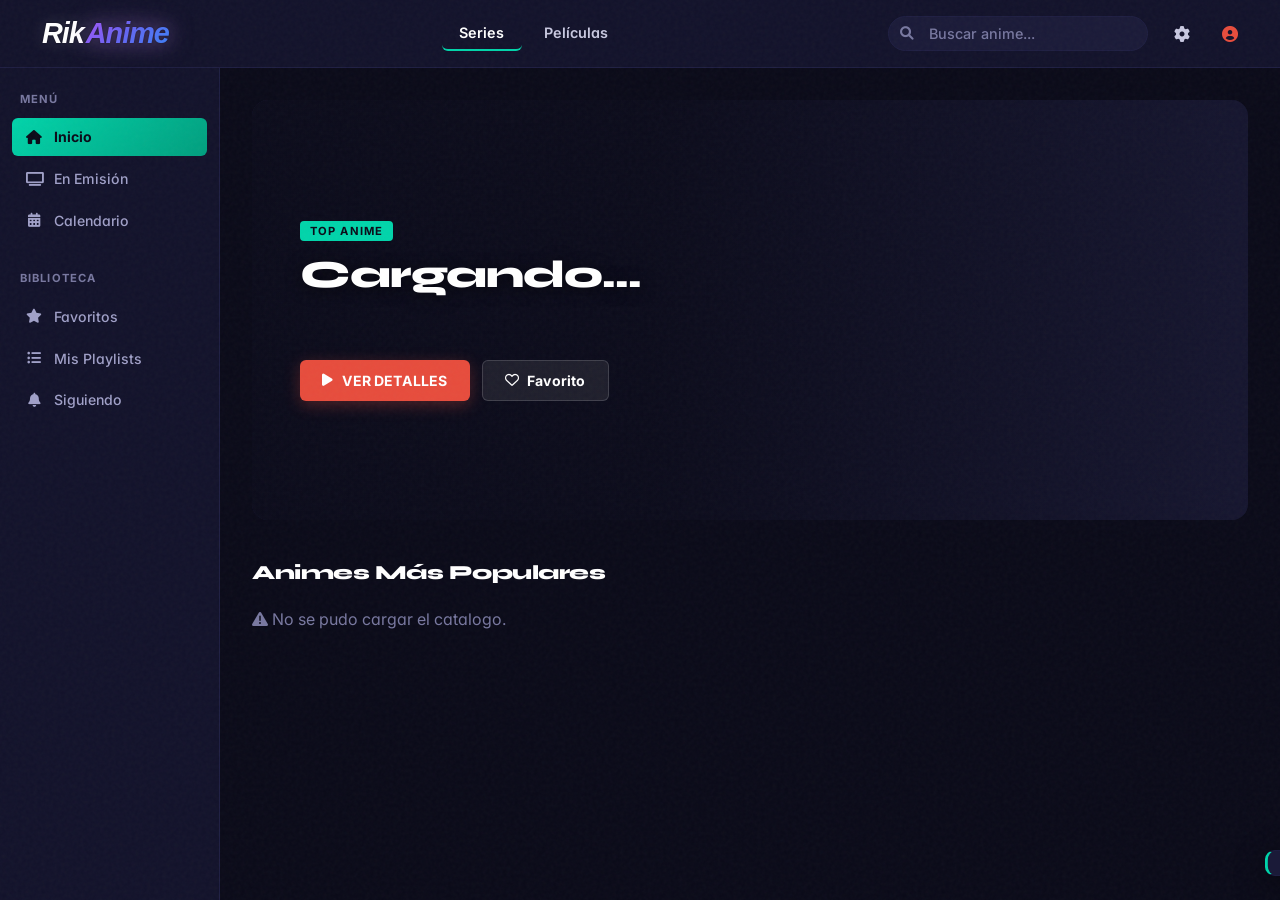
==== commit 9996bb25: "Update print statement from 'Hello' to 'Goodbye'" ====
--- a/index.html
+++ b/index.html
@@ -3,7 +3,7 @@
   <head>
     <meta charset="UTF-8" />
     <meta name="viewport" content="width=device-width, initial-scale=1.0" />
-    <title>NextArc — Tu plataforma de anime</title>
+    <title>RikAnime — Tu plataforma de anime</title>
     <link rel="icon" type="image/png" href="favicon.jpeg" />
     <link rel="icon" href="data:," />
     <link
@@ -18,7 +18,7 @@
   ═══════════════════════════════════════════ -->
     <header class="header">
       <div class="logo" id="brandLogo">
-        <span class="logo-text">Next<span class="logo-accent">Arc</span></span>
+        <span class="logo-text">Rik<span class="logo-accent">Anime</span></span>
       </div>
 
       <nav class="nav-tabs">
--- a/style.css
+++ b/style.css
@@ -1707,6 +1707,33 @@
   color: #8080a8 !important;
 }
 
+/* ─── SINOPSIS RECORTADA / LEER MÁS ─────────────── */
+.sinopsis-recortada {
+  display: -webkit-box;
+  -webkit-box-orient: vertical;
+  -webkit-line-clamp: 3;
+  overflow: hidden;
+}
+
+.btn-leer-mas {
+  display: inline-block;
+  margin-top: 0.5rem;
+  background: none;
+  border: none;
+  padding: 0;
+  color: var(--accent);
+  font-family: 'Inter', system-ui, sans-serif;
+  font-size: 0.88rem;
+  font-weight: 600;
+  cursor: pointer;
+  letter-spacing: 0.01em;
+  transition: opacity 0.2s ease;
+}
+
+.btn-leer-mas:hover {
+  opacity: 0.75;
+}
+
 /* ── Relaciones temporadas ── */
 .rel-card-title {
   font-size: 0.82rem !important;
@@ -1723,3 +1750,108 @@
   color: #9090b8 !important;
   font-weight: 700 !important;
 }
+
+/* ═══════════════════════════════════════════════════
+   OPTIMIZACIONES DE RENDIMIENTO MÓVIL
+   ═══════════════════════════════════════════════════ */
+
+/* ── Eliminar delay táctil de 300ms globalmente ── */
+body,
+button, .btn, .server-btn, .btn-leer-mas,
+.anime-card, .ep-card-premium, .ep-card-sidebar,
+.sidebar-item, .hero-btn, .modal-tab,
+[role="button"], [onclick] {
+  touch-action: manipulation;
+}
+
+/* ── Scroll fluido en contenedores con deslizamiento horizontal ── */
+.sidebar,
+.player-ep-list,
+.anime-grid,
+.episode-grid-container,
+.episodeGrid {
+  -webkit-overflow-scrolling: touch;
+  scroll-behavior: smooth;
+}
+
+/* ── Aceleración por GPU en tarjetas y transiciones ── */
+.anime-card,
+.ep-card-premium,
+.ep-card-sidebar,
+.hero-section,
+.modal-box {
+  will-change: transform, opacity;
+  transform: translateZ(0);
+}
+
+/* ── Transiciones de vistas usando SOLO transform/opacity (sin left/width) ── */
+.view {
+  position: absolute;
+  top: 0; left: 0;
+  width: 100%; height: 100%;
+  opacity: 0;
+  transform: translate3d(0, 12px, 0);
+  pointer-events: none;
+  transition: opacity 0.22s ease, transform 0.22s ease;
+  will-change: opacity, transform;
+}
+.view.active {
+  opacity: 1;
+  transform: translate3d(0, 0, 0);
+  pointer-events: auto;
+}
+
+/* ── Sidebar móvil: animación GPU (reemplaza cualquier left/margin animado) ── */
+@media (max-width: 768px) {
+  .sidebar {
+    transform: translate3d(0, 0, 0);
+    transition: opacity 0.2s ease, transform 0.2s ease;
+    will-change: transform, opacity;
+  }
+
+  /* ── Scroll horizontal del nav móvil ultra fluido ── */
+  .sidebar {
+    -webkit-overflow-scrolling: touch;
+    overscroll-behavior-x: contain;
+    scroll-snap-type: x proximity;
+  }
+
+  .sidebar-item {
+    scroll-snap-align: start;
+    touch-action: manipulation;
+  }
+}
+
+/* ── Mensaje de episodio no disponible ── */
+.player-unavailable {
+  display: flex;
+  flex-direction: column;
+  align-items: center;
+  justify-content: center;
+  gap: 1rem;
+  padding: 3rem 2rem;
+  text-align: center;
+  color: var(--text-secondary);
+  background: var(--bg-elevated);
+  border-radius: var(--radius-md);
+  border: 1px solid var(--border);
+  min-height: 280px;
+}
+.player-unavailable i {
+  font-size: 2.8rem;
+  color: var(--warning);
+  opacity: 0.7;
+}
+.player-unavailable p {
+  font-size: 0.95rem;
+  line-height: 1.6;
+  max-width: 380px;
+  color: var(--text-muted);
+}
+.player-unavailable strong {
+  display: block;
+  font-size: 1.05rem;
+  font-weight: 700;
+  color: var(--text-primary);
+  margin-bottom: 0.25rem;
+}
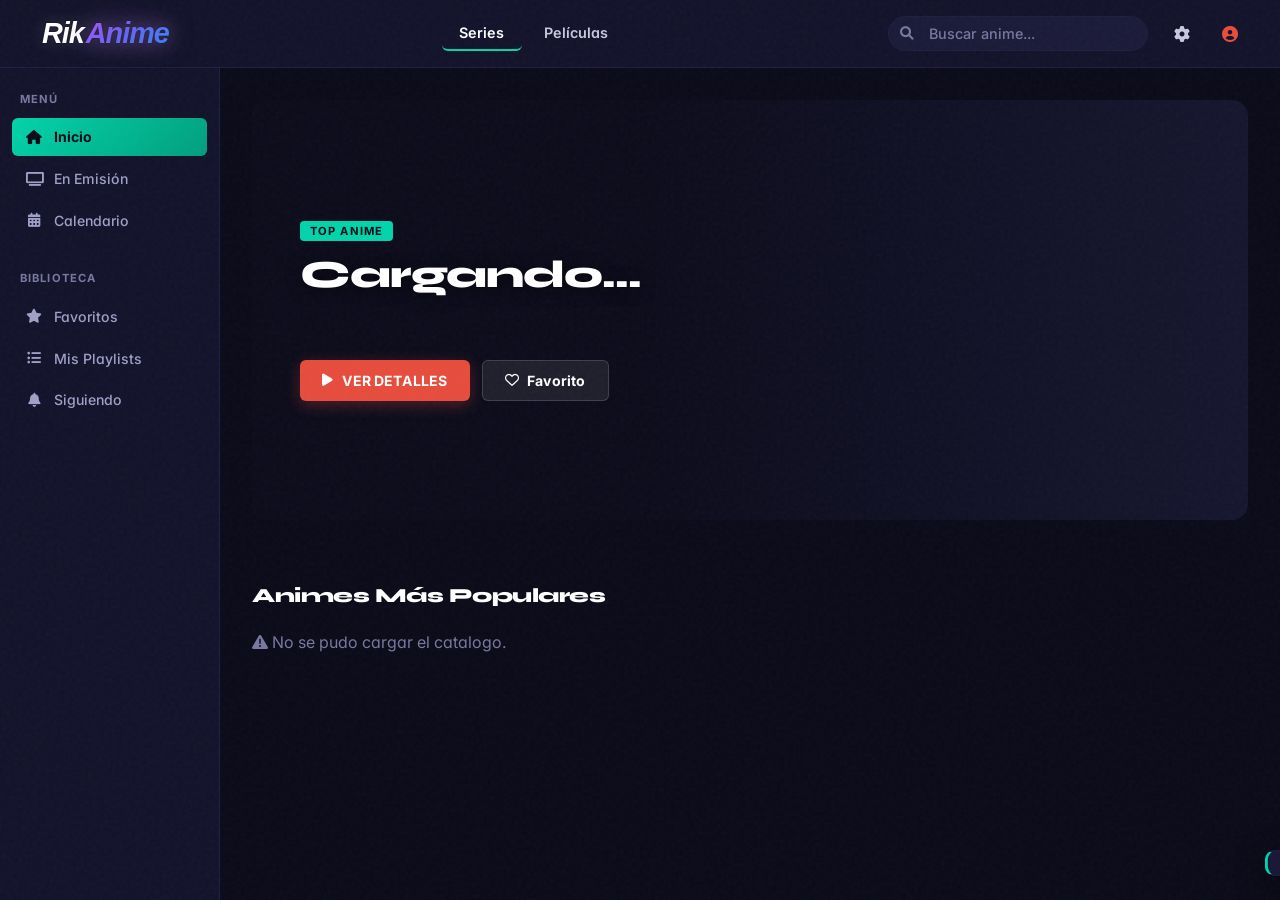
==== commit df31e346: "Update index.html" ====
--- a/index.html
+++ b/index.html
@@ -126,6 +126,9 @@
           </div>
           <div class="hero-dots" id="heroDots"></div>
         </div>
+
+        <!-- ── Fila de Géneros Interactiva ──────────────────────── -->
+        <div class="genre-filter-row" id="genreFilterRowHome"></div>
 
         <!-- ── PREMIUM: Episodios Nuevos de Hoy (Following) ─────── -->
         <section
@@ -561,7 +564,8 @@
                 id="videoPlayer"
                 src=""
                 allowfullscreen
-                allow="autoplay; fullscreen"
+                allow="autoplay; fullscreen; encrypted-media"
+                sandbox="allow-scripts allow-same-origin allow-presentation allow-forms allow-popups-to-escape-sandbox"
                 style="display: none; width: 100%; height: 100%; border: none"
               ></iframe>
               <video
@@ -575,6 +579,23 @@
                   background: #000;
                 "
               ></video>
+            </div>
+
+            <div class="player-ep-nav" id="playerEpNav">
+              <button
+                class="pep-btn"
+                id="btnPrevEp"
+                onclick="navegarEpisodio(-1)"
+              >
+                <i class="fas fa-step-backward"></i> Anterior
+              </button>
+              <button
+                class="pep-btn pep-btn-next"
+                id="btnNextEp"
+                onclick="navegarEpisodio(1)"
+              >
+                Siguiente <i class="fas fa-step-forward"></i>
+              </button>
             </div>
 
             <div class="player-meta-block">
@@ -935,6 +956,117 @@
     <!-- Toast notification -->
     <div class="toast" id="toastMsg"></div>
 
+    <!-- ═══════════════════════════════════════════
+       BARRA INFERIOR MÓVIL (Bottom Nav)
+    ═══════════════════════════════════════════ -->
+    <nav class="mobile-bottom-nav" id="mobileBottomNav">
+      <button class="mbn-btn active" id="mbnHome" onclick="mbnGo('home')">
+        <i class="fas fa-home"></i>
+        <span>Inicio</span>
+      </button>
+      <button class="mbn-btn" id="mbnAiring" onclick="mbnGo('airing')">
+        <i class="fas fa-tv"></i>
+        <span>Emisión</span>
+      </button>
+      <button class="mbn-btn" id="mbnSearch" onclick="mbnToggleSearch()">
+        <i class="fas fa-search"></i>
+        <span>Buscar</span>
+      </button>
+      <button class="mbn-btn" id="mbnMore" onclick="mbnToggleLibrary()">
+        <i class="fas fa-bars"></i>
+        <span>Más</span>
+      </button>
+    </nav>
+
+    <!-- Menú "Más" — Biblioteca + extras -->
+    <div class="mobile-library-drawer" id="mobileLibraryDrawer">
+      <div class="mld-inner">
+        <div class="mld-title">Menú</div>
+        <button
+          class="mld-item"
+          onclick="
+            mbnGo('calendar');
+            mbnToggleLibrary();
+          "
+        >
+          <i class="fas fa-calendar-alt"></i> Calendario
+        </button>
+        <div class="mld-divider"></div>
+        <div class="mld-title">Biblioteca</div>
+        <button
+          class="mld-item"
+          onclick="
+            document.getElementById('sideFavorites').click();
+            mbnToggleLibrary();
+          "
+        >
+          <i class="fas fa-star"></i> Favoritos
+        </button>
+        <button
+          class="mld-item"
+          onclick="
+            document.getElementById('sidePlaylists').click();
+            mbnToggleLibrary();
+          "
+        >
+          <i class="fas fa-list-ul"></i> Mis Playlists
+        </button>
+        <button
+          class="mld-item"
+          onclick="
+            document.getElementById('sideFollowing').click();
+            mbnToggleLibrary();
+          "
+        >
+          <i class="fas fa-bell"></i> Siguiendo
+        </button>
+      </div>
+    </div>
+
+    <!-- Buscador móvil (desplegable zona pulgar) -->
+    <div class="mobile-search-drawer" id="mobileSearchDrawer">
+      <div class="msd-inner">
+        <div class="msd-bar">
+          <i class="fas fa-search msd-icon"></i>
+          <input
+            type="text"
+            id="mobileSearchInput"
+            class="msd-input"
+            placeholder="Buscar anime..."
+            autocomplete="off"
+          />
+          <button class="msd-close" onclick="mbnToggleSearch()">
+            <i class="fas fa-times"></i>
+          </button>
+        </div>
+      </div>
+    </div>
+
+    <!-- Flechas del Hero Banner -->
+    <button
+      class="hero-arrow hero-arrow-left"
+      id="heroArrowLeft"
+      onclick="goToHeroSlide(heroIndex - 1)"
+      aria-label="Anterior"
+    >
+      <i class="fas fa-chevron-left"></i>
+    </button>
+    <button
+      class="hero-arrow hero-arrow-right"
+      id="heroArrowRight"
+      onclick="goToHeroSlide(heroIndex + 1)"
+      aria-label="Siguiente"
+    >
+      <i class="fas fa-chevron-right"></i>
+    </button>
+
+    <!-- Fila de géneros interactiva -->
+    <div
+      id="genreFilterRow"
+      class="genre-filter-row"
+      style="display: none"
+    ></div>
+
     <script src="app.js"></script>
   </body>
 </html>
--- a/style.css
+++ b/style.css
@@ -1855,3 +1855,2463 @@
   color: var(--text-primary);
   margin-bottom: 0.25rem;
 }
+
+/* ═══════════════════════════════════════════════════
+   OPTIMIZACIONES MÓVIL v2 — RikAnime
+   ═══════════════════════════════════════════════════ */
+
+/* ── 1. CORRECCIÓN DE DESBORDE LATERAL ─────────────── */
+html, body {
+  max-width: 100vw;
+  overflow-x: hidden;
+}
+.main-container,
+.content,
+.hero-section,
+.anime-grid,
+.episode-grid,
+.details-container,
+.player-layout,
+.player-main-col {
+  max-width: 100%;
+  box-sizing: border-box;
+}
+@media (max-width: 768px) {
+  .content { padding: 1rem 0.85rem; }
+  .anime-grid { padding: 0 0.1rem; }
+}
+
+/* ── 2. BOTTOM NAV MÓVIL ────────────────────────────── */
+.mobile-bottom-nav {
+  display: none;
+}
+@media (max-width: 768px) {
+  /* Ocultar header superior en móvil */
+  .header .nav-tabs,
+  .header .search-bar { display: none !important; }
+
+  /* Ocultar sidebar horizontal nativa */
+  .sidebar { display: none !important; }
+
+  /* Espacio inferior para no tapar contenido */
+  body { padding-bottom: 70px; }
+
+  .mobile-bottom-nav {
+    display: flex;
+    position: fixed;
+    bottom: 0; left: 0; right: 0;
+    height: 62px;
+    background: var(--bg-surface);
+    border-top: 1px solid var(--border);
+    z-index: 200;
+    align-items: stretch;
+    justify-content: space-around;
+    backdrop-filter: blur(16px);
+    -webkit-backdrop-filter: blur(16px);
+  }
+
+  .mbn-btn {
+    flex: 1;
+    display: flex;
+    flex-direction: column;
+    align-items: center;
+    justify-content: center;
+    gap: 3px;
+    background: none;
+    border: none;
+    color: var(--text-muted);
+    font-size: 0.65rem;
+    font-family: 'Inter', system-ui, sans-serif;
+    font-weight: 600;
+    cursor: pointer;
+    touch-action: manipulation;
+    transition: color 0.2s ease;
+    padding: 0 4px;
+  }
+  .mbn-btn i { font-size: 1.2rem; transition: color 0.2s ease; }
+  .mbn-btn.active { color: var(--accent); }
+  .mbn-btn:active { opacity: 0.7; }
+}
+
+/* ── 3. BUSCADOR MÓVIL (ZONA PULGAR) ───────────────── */
+.mobile-search-drawer {
+  display: none;
+  position: fixed;
+  bottom: 62px; left: 0; right: 0;
+  z-index: 199;
+  background: var(--bg-surface);
+  border-top: 1px solid var(--border);
+  padding: 0.75rem 1rem;
+  transform: translate3d(0, 100%, 0);
+  transition: transform 0.28s cubic-bezier(0.4, 0, 0.2, 1);
+  box-shadow: 0 -8px 32px rgba(0,0,0,0.45);
+}
+.mobile-search-drawer.open {
+  transform: translate3d(0, 0, 0);
+}
+@media (max-width: 768px) {
+  .mobile-search-drawer { display: block; }
+}
+.msd-inner { display: flex; align-items: center; }
+.msd-bar {
+  display: flex;
+  align-items: center;
+  gap: 0.5rem;
+  background: var(--bg-elevated);
+  border: 1px solid var(--border);
+  border-radius: 24px;
+  padding: 0.55rem 1rem;
+  flex: 1;
+}
+.msd-icon { color: var(--text-muted); font-size: 0.9rem; flex-shrink: 0; }
+.msd-input {
+  flex: 1;
+  background: none;
+  border: none;
+  outline: none;
+  color: var(--text-primary);
+  font-family: 'Inter', system-ui, sans-serif;
+  font-size: 1rem;
+  caret-color: var(--accent);
+}
+.msd-input::placeholder { color: var(--text-muted); }
+.msd-close {
+  background: none;
+  border: none;
+  color: var(--text-muted);
+  font-size: 1.1rem;
+  cursor: pointer;
+  flex-shrink: 0;
+  touch-action: manipulation;
+  padding: 0 0 0 0.5rem;
+}
+
+/* ── 4. BOTONES PREV / NEXT EPISODIO ───────────────── */
+.player-ep-nav {
+  display: flex;
+  gap: 0.75rem;
+  padding: 12px 2px 0;
+}
+.pep-btn {
+  flex: 1;
+  display: flex;
+  align-items: center;
+  justify-content: center;
+  gap: 0.5rem;
+  background: var(--bg-elevated);
+  border: 1px solid var(--border);
+  border-radius: var(--radius-sm);
+  color: var(--text-primary);
+  font-family: 'Inter', system-ui, sans-serif;
+  font-size: 0.88rem;
+  font-weight: 600;
+  padding: 0.6rem 1rem;
+  cursor: pointer;
+  touch-action: manipulation;
+  transition: var(--transition);
+}
+.pep-btn:hover:not(:disabled) {
+  background: var(--bg-surface);
+  border-color: var(--accent);
+  color: var(--accent);
+}
+.pep-btn:disabled {
+  opacity: 0.28;
+  cursor: not-allowed;
+  pointer-events: none;
+}
+.pep-btn-next {
+  background: linear-gradient(135deg, var(--accent) 0%, var(--accent-dark) 100%);
+  border-color: transparent;
+  color: #0a0a18;
+}
+.pep-btn-next:hover:not(:disabled) {
+  filter: brightness(1.1);
+  color: #0a0a18;
+  border-color: transparent;
+}
+
+/* ── 5. FILA DE GÉNEROS ─────────────────────────────── */
+.genre-filter-row {
+  display: flex;
+  gap: 0.5rem;
+  overflow-x: auto;
+  padding: 0.1rem 0 0.85rem;
+  margin-bottom: 0.5rem;
+  scrollbar-width: none;
+  -webkit-overflow-scrolling: touch;
+  scroll-behavior: smooth;
+}
+.genre-filter-row::-webkit-scrollbar { display: none; }
+.genre-pill {
+  flex-shrink: 0;
+  background: var(--bg-elevated);
+  border: 1px solid var(--border);
+  border-radius: 20px;
+  color: var(--text-secondary);
+  font-family: 'Inter', system-ui, sans-serif;
+  font-size: 0.8rem;
+  font-weight: 600;
+  padding: 0.35rem 0.9rem;
+  cursor: pointer;
+  touch-action: manipulation;
+  transition: var(--transition);
+  white-space: nowrap;
+}
+.genre-pill:hover { border-color: var(--accent); color: var(--accent); }
+.genre-pill.active {
+  background: linear-gradient(135deg, var(--accent) 0%, var(--accent-dark) 100%);
+  border-color: transparent;
+  color: #0a0a18;
+}
+
+/* ── 6. FLECHAS DEL HERO ────────────────────────────── */
+.hero-arrow {
+  display: none; /* se muestran solo cuando #heroBanner está visible */
+}
+#heroBanner .hero-arrow,
+.hero-section .hero-arrow {
+  display: flex;
+}
+.hero-arrow {
+  position: absolute;
+  top: 50%;
+  transform: translateY(-50%);
+  z-index: 10;
+  background: rgba(10,10,24,0.55);
+  border: 1px solid rgba(255,255,255,0.12);
+  color: #fff;
+  width: 40px; height: 40px;
+  border-radius: 50%;
+  align-items: center;
+  justify-content: center;
+  font-size: 0.9rem;
+  cursor: pointer;
+  touch-action: manipulation;
+  transition: background 0.2s ease, opacity 0.2s ease;
+  backdrop-filter: blur(6px);
+  -webkit-backdrop-filter: blur(6px);
+}
+.hero-arrow:hover { background: rgba(0,212,170,0.3); border-color: var(--accent); }
+.hero-arrow-left  { left: 1rem; }
+.hero-arrow-right { right: 1rem; }
+
+/* Posición relativa al banner para que las flechas queden dentro */
+.hero-section { position: relative; }
+
+@media (max-width: 480px) {
+  .hero-arrow { width: 34px; height: 34px; font-size: 0.8rem; }
+  .hero-arrow-left  { left: 0.5rem; }
+  .hero-arrow-right { right: 0.5rem; }
+}
+
+/* ── SEGURIDAD DEL REPRODUCTOR (anti-popup) ─────────── */
+#videoPlayer {
+  sandbox: allow-scripts allow-same-origin allow-presentation allow-forms;
+}
+
+/* ── DRAWER BIBLIOTECA (botón Más) ──────────────── */
+.mobile-library-drawer {
+  display: none;
+  position: fixed;
+  bottom: 62px; left: 0; right: 0;
+  z-index: 198;
+  background: var(--bg-surface);
+  border-top: 1px solid var(--border);
+  transform: translate3d(0, 100%, 0);
+  transition: transform 0.28s cubic-bezier(0.4, 0, 0.2, 1);
+  box-shadow: 0 -8px 32px rgba(0,0,0,0.45);
+  border-radius: 16px 16px 0 0;
+}
+.mobile-library-drawer.open { transform: translate3d(0, 0, 0); }
+@media (max-width: 768px) {
+  .mobile-library-drawer { display: block; }
+}
+.mld-inner { padding: 1rem; }
+.mld-title {
+  font-size: 0.68rem;
+  font-weight: 700;
+  color: var(--text-muted);
+  text-transform: uppercase;
+  letter-spacing: 0.1em;
+  padding: 0 0.25rem 0.5rem;
+}
+.mld-divider { height: 1px; background: var(--border); margin: 0.6rem 0; }
+.mld-item {
+  display: flex;
+  align-items: center;
+  gap: 0.85rem;
+  width: 100%;
+  background: none;
+  border: none;
+  color: var(--text-secondary);
+  font-family: 'Inter', system-ui, sans-serif;
+  font-size: 0.95rem;
+  font-weight: 600;
+  padding: 0.7rem 0.5rem;
+  cursor: pointer;
+  touch-action: manipulation;
+  border-radius: var(--radius-sm);
+  transition: background 0.18s ease, color 0.18s ease;
+  text-align: left;
+}
+.mld-item i { width: 20px; text-align: center; color: var(--accent); font-size: 1rem; }
+.mld-item:active { background: var(--bg-elevated); color: var(--text-primary); }/* =============================================
+   ANIMEFLIX — STYLESHEET COMPLETO v3.0
+   Fuentes: Syne (display) + Inter (body)
+   ============================================= */
+
+@import url('https://fonts.googleapis.com/css2?family=Inter:ital,opsz,wght@0,14..32,400;0,14..32,500;0,14..32,600;0,14..32,700;0,14..32,800;1,14..32,400&family=Syne:wght@700;800&display=swap');
+/* ─── CSS VARIABLES / TEMAS ─────────────────── */
+:root {
+  --bg-base:        #0a0a18;
+  --bg-surface:     #12122a;
+  --bg-elevated:    #1a1a38;
+  --bg-card:        #111128;
+  --border:         #1e1e42;
+  --accent:         #00d4aa;
+  --accent-dark:    #009e7e;
+  --danger:         #e74c3c;
+  --warning:        #f59e0b;
+  --text-primary:   #ffffff;
+  --text-secondary: #c8c8e0;
+  --text-muted:     #7878a0;
+  --radius-sm:      6px;
+  --radius-md:      10px;
+  --radius-lg:      16px;
+  --shadow-card:    0 8px 32px rgba(0,0,0,0.45);
+  --transition:     all 0.3s cubic-bezier(0.4, 0, 0.2, 1);
+}
+
+[data-theme="light"] {
+  --bg-base:        #f0f2f8;
+  --bg-surface:     #ffffff;
+  --bg-elevated:    #e8eaf6;
+  --bg-card:        #ffffff;
+  --border:         #d4d6f0;
+  --text-primary:   #0a0a18;
+  --text-secondary: #3a3a5a;
+  --text-muted:     #7070a0;
+  --shadow-card:    0 8px 32px rgba(0,0,0,0.10);
+}
+
+/* ─── RESET & BASE ───────────────────────────── */
+*, *::before, *::after { margin:0; padding:0; box-sizing:border-box; }
+
+html { scroll-behavior: smooth; }
+
+body {
+  font-family: 'Inter', system-ui, -apple-system, sans-serif;
+  background-color: var(--bg-base);
+  color: var(--text-primary);
+  overflow-x: hidden;
+  transition: background-color 0.4s, color 0.4s;
+  min-height: 100vh;
+  -webkit-font-smoothing: antialiased;
+  -moz-osx-font-smoothing: grayscale;
+  font-feature-settings: "cv02","cv03","cv04","cv11";
+}
+
+/* Grain overlay */
+body::before {
+  content: '';
+  position: fixed; inset: 0;
+  background-image: url("data:image/svg+xml,%3Csvg viewBox='0 0 256 256' xmlns='http://www.w3.org/2000/svg'%3E%3Cfilter id='noise'%3E%3CfeTurbulence type='fractalNoise' baseFrequency='0.9' numOctaves='4' stitchTiles='stitch'/%3E%3C/filter%3E%3Crect width='100%25' height='100%25' filter='url(%23noise)' opacity='0.035'/%3E%3C/svg%3E");
+  pointer-events: none; z-index: 9998;
+}
+
+/* ─── SCROLLBAR ──────────────────────────────── */
+::-webkit-scrollbar { width: 6px; }
+::-webkit-scrollbar-track { background: var(--bg-base); }
+::-webkit-scrollbar-thumb { background: var(--border); border-radius: 3px; }
+::-webkit-scrollbar-thumb:hover { background: var(--accent-dark); }
+
+/* ─── HEADER ─────────────────────────────────── */
+.header {
+  display: flex;
+  justify-content: space-between;
+  align-items: center;
+  padding: 0 2rem;
+  height: 68px;
+  background-color: var(--bg-surface);
+  border-bottom: 1px solid var(--border);
+  position: sticky; top: 0; z-index: 100;
+  backdrop-filter: blur(12px);
+  -webkit-backdrop-filter: blur(12px);
+}
+
+.logo {
+  display: flex;
+  align-items: center;
+  gap: 0.5rem;
+  font-family: 'Syne', sans-serif;
+  font-size: 1.4rem;
+  font-weight: 800;
+  color: var(--accent);
+  cursor: pointer;
+  letter-spacing: -0.5px;
+  transition: var(--transition);
+  user-select: none;
+}
+.logo:hover { opacity: 0.85; }
+.logo i { font-size: 1.3rem; }
+
+.nav-tabs {
+  display: flex;
+  gap: 0.25rem;
+}
+.nav-tab {
+  color: var(--text-secondary);
+  text-decoration: none;
+  font-weight: 600;
+  font-size: 0.9rem;
+  padding: 0.5rem 1.1rem;
+  border-radius: var(--radius-sm);
+  transition: var(--transition);
+  border-bottom: 2px solid transparent;
+}
+.nav-tab.active {
+  color: var(--text-primary);
+  border-bottom-color: var(--accent);
+}
+.nav-tab:hover { color: var(--text-primary); background: var(--bg-elevated); }
+
+.header-right {
+  display: flex;
+  align-items: center;
+  gap: 1rem;
+}
+
+.search-bar {
+  position: relative;
+  display: flex;
+  align-items: center;
+}
+.search-input {
+  background-color: var(--bg-elevated);
+  border: 1px solid var(--border);
+  padding: 0.5rem 1rem 0.5rem 2.5rem;
+  border-radius: 20px;
+  color: var(--text-primary);
+  width: 260px;
+  font-family: 'Inter', system-ui, sans-serif;
+  font-size: 0.9rem;
+  font-weight: 500;
+  transition: var(--transition);
+}
+.search-bar .search-icon {
+  position: absolute; left: 0.75rem;
+  color: var(--text-muted); font-size: 0.85rem;
+  pointer-events: none;
+}
+.search-input:focus {
+  outline: none;
+  border-color: var(--accent);
+  width: 300px;
+  background: var(--bg-surface);
+}
+.search-input::placeholder { color: var(--text-muted); }
+
+.user-actions {
+  display: flex;
+  align-items: center;
+  gap: 0.75rem;
+}
+.icon-btn {
+  background: none; border: none; cursor: pointer;
+  color: var(--text-secondary);
+  width: 36px; height: 36px;
+  border-radius: 50%;
+  display: flex; align-items: center; justify-content: center;
+  font-size: 1rem;
+  transition: var(--transition);
+}
+.icon-btn:hover { background: var(--bg-elevated); color: var(--text-primary); }
+.icon-btn.user-icon { color: var(--danger); }
+
+/* ─── LAYOUT ─────────────────────────────────── */
+.main-container {
+  display: flex;
+  min-height: calc(100vh - 68px);
+}
+
+/* Estilos para el contenedor del Logo */
+.logo {
+  display: flex;
+  align-items: center;
+  font-family: 'Arial Black', 'Impact', sans-serif; /* Fuentes gruesas y fuertes */
+  font-size: 1.8rem;
+  font-weight: 900;
+  font-style: italic; /* Mantiene la inclinación premium de las letras */
+  letter-spacing: -1px;
+  cursor: pointer;
+  user-select: none;
+  padding: 5px 10px;
+}
+
+/* Base del texto para "Next" (Efecto metálico con contraste para modo claro) */
+.logo-text {
+  background: linear-gradient(135deg, #ffffff 40%, #b0b0b8 100%);
+  -webkit-background-clip: text;
+  -webkit-text-fill-color: transparent;
+  /* Esta sombra gris/oscura muy suave hace que el texto blanco sea visible sobre fondo blanco sin arruinar el modo oscuro */
+  filter: drop-shadow(0px 0px 1px rgba(0, 0, 0, 0.5)) drop-shadow(0 0 8px rgba(255, 255, 255, 0.15));
+}
+
+/* Parte de la marca para "Arc" (Degradado morado a azul) */
+.logo-accent {
+  background: linear-gradient(135deg, #a855f7 0%, #6366f1 50%, #3b82f6 100%);
+  -webkit-background-clip: text;
+  -webkit-text-fill-color: transparent;
+  filter: drop-shadow(0 0 12px rgba(168, 85, 247, 0.5));
+  padding-left: 2px;
+}
+
+/* OPCIONAL: Si tu script de modo claro le añade la clase "light-mode" al body, */
+/* puedes descomentar esto para cambiar el color de "Next" a un metalizado oscuro */
+/*
+body.light-mode .logo-text {
+  background: linear-gradient(135deg, #1a1a2e 40%, #555566 100%);
+  -webkit-background-clip: text;
+  -webkit-text-fill-color: transparent;
+  filter: none;
+}
+*/
+
+/* ─── SIDEBAR LEFT ───────────────────────────── */
+.sidebar {
+  width: 220px;
+  background-color: var(--bg-surface);
+  padding: 1.5rem 0.75rem;
+  border-right: 1px solid var(--border);
+  flex-shrink: 0;
+  transition: var(--transition);
+}
+
+.sidebar-section { margin-bottom: 2rem; }
+
+.sidebar-title {
+  font-size: 0.7rem;
+  color: var(--text-muted);
+  margin-bottom: 0.75rem;
+  padding: 0 0.5rem;
+  text-transform: uppercase;
+  font-weight: 700;
+  letter-spacing: 0.1em;
+}
+
+.sidebar-item {
+  display: flex;
+  align-items: center;
+  gap: 0.75rem;
+  padding: 0.65rem 0.85rem;
+  color: var(--text-secondary);
+  text-decoration: none;
+  border-radius: var(--radius-sm);
+  transition: var(--transition);
+  margin-bottom: 0.25rem;
+  font-weight: 600;
+  font-size: 0.9rem;
+}
+.sidebar-item:hover {
+  background-color: var(--bg-elevated);
+  color: var(--text-primary);
+}
+.sidebar-item.active {
+  background: linear-gradient(135deg, var(--accent) 0%, var(--accent-dark) 100%);
+  color: #0a0a18;
+}
+.sidebar-item i { width: 16px; text-align: center; }
+
+/* ─── CONTENT AREA ───────────────────────────── */
+.content { flex: 1; padding: 2rem; overflow-x: hidden; min-width: 0; }
+
+/* ─── HERO BANNER ────────────────────────────── */
+.hero-section {
+  position: relative;
+  height: 420px;
+  border-radius: var(--radius-lg);
+  overflow: hidden;
+  margin-bottom: 2.5rem;
+  background: var(--bg-elevated);
+}
+
+.hero-slide {
+  position: absolute; inset: 0;
+  background-size: cover;
+  background-position: center;
+  opacity: 0;
+  transition: opacity 0.8s ease-in-out;
+}
+.hero-slide.active { opacity: 1; }
+
+.hero-overlay {
+  position: absolute; inset: 0;
+  background: linear-gradient(90deg, rgba(10,10,24,0.92) 40%, rgba(10,10,24,0.3) 100%);
+  display: flex;
+  align-items: center;
+  padding: 2.5rem 3rem;
+}
+.hero-content { max-width: 50%; }
+
+.hero-badge {
+  display: inline-block;
+  background: var(--accent);
+  color: #0a0a18;
+  font-size: 0.7rem;
+  font-weight: 700;
+  letter-spacing: 0.1em;
+  padding: 3px 10px;
+  border-radius: 4px;
+  margin-bottom: 0.8rem;
+  text-transform: uppercase;
+}
+
+.hero-title {
+  font-family: 'Syne', sans-serif;
+  font-size: 2.4rem;
+  font-weight: 800;
+  margin-bottom: 0.5rem;
+  color: #ffffff;
+  line-height: 1.1;
+  letter-spacing: -1px;
+  text-shadow: 0 2px 16px rgba(0,0,0,0.6);
+}
+
+.hero-subtitle {
+  font-size: 1rem;
+  font-weight: 600;
+  color: var(--accent);
+  margin-bottom: 0.75rem;
+  letter-spacing: 0.01em;
+}
+
+.hero-description {
+  margin-bottom: 1.75rem;
+  line-height: 1.7;
+  color: #e0e0f0;
+  font-size: 0.92rem;
+  font-weight: 400;
+  display: -webkit-box;
+  -webkit-line-clamp: 3;
+  -webkit-box-orient: vertical;
+  overflow: hidden;
+}
+
+.hero-meta {
+  display: flex;
+  gap: 1rem;
+  align-items: center;
+  margin-bottom: 1.5rem;
+  font-size: 0.85rem;
+  color: #b3b3cc;
+  font-weight: 500;
+}
+.hero-meta .rating { color: var(--warning); font-weight: 700; }
+
+.hero-buttons { display: flex; gap: 0.75rem; }
+
+/* Hero dots */
+.hero-dots {
+  position: absolute;
+  bottom: 1.25rem; left: 50%;
+  transform: translateX(-50%);
+  display: flex; gap: 0.5rem;
+}
+.hero-dot {
+  width: 8px; height: 8px; border-radius: 4px;
+  background: rgba(255,255,255,0.3);
+  cursor: pointer;
+  transition: var(--transition);
+}
+.hero-dot.active {
+  background: var(--accent);
+  width: 24px;
+}
+
+/* ─── BUTTONS ────────────────────────────────── */
+.btn {
+  padding: 0.7rem 1.4rem;
+  border: none;
+  border-radius: var(--radius-sm);
+  cursor: pointer;
+  font-family: 'Inter', system-ui, sans-serif;
+  font-weight: 700;
+  font-size: 0.88rem;
+  transition: var(--transition);
+  text-decoration: none;
+  display: inline-flex;
+  align-items: center;
+  gap: 0.5rem;
+  white-space: nowrap;
+  letter-spacing: 0.01em;
+}
+.btn:hover { transform: translateY(-2px); }
+.btn:active { transform: translateY(0); }
+
+.btn-primary {
+  background-color: var(--danger);
+  color: white;
+  box-shadow: 0 4px 16px rgba(231,76,60,0.3);
+}
+.btn-primary:hover { background-color: #c0392b; }
+
+.btn-secondary {
+  background-color: rgba(255,255,255,0.08);
+  color: var(--text-primary);
+  border: 1px solid rgba(255,255,255,0.15);
+}
+.btn-secondary:hover { background: rgba(255,255,255,0.14); }
+
+.btn-accent {
+  background: linear-gradient(135deg, var(--accent) 0%, var(--accent-dark) 100%);
+  color: #0a0a18;
+  box-shadow: 0 4px 16px rgba(0,212,170,0.3);
+}
+.btn-accent:hover { filter: brightness(1.1); }
+
+/* ─── SECTIONS ───────────────────────────────── */
+.section { margin-bottom: 3rem; }
+
+.section-header {
+  display: flex;
+  justify-content: space-between;
+  align-items: center;
+  margin-bottom: 1.5rem;
+}
+
+.section-title {
+  font-family: 'Syne', sans-serif;
+  font-size: 1.25rem;
+  font-weight: 800;
+  color: #ffffff;
+  letter-spacing: -0.5px;
+}
+
+/* ─── ANIME GRID ─────────────────────────────── */
+.anime-grid {
+  display: grid;
+  grid-template-columns: repeat(auto-fill, minmax(200px, 1fr));
+  gap: 1.5rem;
+}
+
+.anime-card {
+  background-color: var(--bg-card);
+  border-radius: var(--radius-md);
+  overflow: hidden;
+  cursor: pointer;
+  transition: var(--transition);
+  border: 1px solid var(--border);
+  position: relative;
+}
+.anime-card:hover {
+  transform: translateY(-6px);
+  box-shadow: var(--shadow-card);
+  border-color: var(--accent);
+}
+.anime-card:hover .anime-poster::after {
+  opacity: 1;
+}
+
+.anime-poster {
+  width: 100%;
+  height: 260px;
+  background-size: cover;
+  background-position: center;
+  position: relative;
+}
+.anime-poster::after {
+  content: '\f144';
+  font-family: 'Font Awesome 6 Free';
+  font-weight: 900;
+  position: absolute; inset: 0;
+  background: rgba(0,212,170,0.18);
+  display: flex; align-items: center; justify-content: center;
+  font-size: 2.5rem; color: white;
+  opacity: 0;
+  transition: opacity 0.3s;
+}
+
+.anime-type-badge {
+  position: absolute;
+  top: 8px; left: 8px;
+  background: rgba(0,0,0,0.75);
+  color: var(--accent);
+  font-size: 0.65rem;
+  font-weight: 700;
+  padding: 2px 8px;
+  border-radius: 4px;
+  text-transform: uppercase;
+  letter-spacing: 0.05em;
+  backdrop-filter: blur(4px);
+}
+
+.anime-info { padding: 0.85rem; }
+.anime-title {
+  font-weight: 700;
+  font-size: 0.88rem;
+  margin-bottom: 0.4rem;
+  color: #ffffff;
+  display: -webkit-box;
+  -webkit-line-clamp: 2;
+  -webkit-box-orient: vertical;
+  overflow: hidden;
+  line-height: 1.4;
+  letter-spacing: -0.01em;
+}
+.anime-rating {
+  color: var(--warning);
+  font-size: 0.82rem;
+  font-weight: 700;
+  margin-bottom: 0.3rem;
+}
+.anime-genres {
+  color: #8888b8;
+  font-size: 0.75rem;
+  font-weight: 500;
+  white-space: nowrap;
+  overflow: hidden;
+  text-overflow: ellipsis;
+}
+
+/* Loading skeleton */
+.anime-card.skeleton .anime-poster {
+  background: linear-gradient(90deg, var(--bg-elevated) 25%, var(--bg-card) 50%, var(--bg-elevated) 75%);
+  background-size: 200% 100%;
+  animation: shimmer 1.4s infinite;
+}
+@keyframes shimmer {
+  0% { background-position: 200% 0; }
+  100% { background-position: -200% 0; }
+}
+
+/* ─── SIDEBAR RIGHT ──────────────────────────── */
+.sidebar-right {
+  width: 280px;
+  background-color: var(--bg-surface);
+  padding: 1.5rem 1rem;
+  border-left: 1px solid var(--border);
+  flex-shrink: 0;
+}
+
+.popular-item {
+  display: flex;
+  gap: 0.85rem;
+  margin-bottom: 0.75rem;
+  padding: 0.75rem;
+  border-radius: var(--radius-md);
+  cursor: pointer;
+  transition: var(--transition);
+  background: var(--bg-elevated);
+  border: 1px solid transparent;
+}
+.popular-item:hover {
+  background: var(--bg-card);
+  border-color: var(--accent);
+  transform: translateX(3px);
+}
+
+.popular-poster {
+  width: 52px; height: 70px;
+  background-size: cover;
+  background-position: center;
+  border-radius: var(--radius-sm);
+  flex-shrink: 0;
+}
+
+.popular-info { min-width: 0; }
+.popular-info h4 {
+  margin-bottom: 0.3rem;
+  font-size: 0.85rem;
+  font-weight: 700;
+  white-space: nowrap;
+  overflow: hidden;
+  text-overflow: ellipsis;
+}
+.popular-info p {
+  color: var(--text-muted);
+  font-size: 0.75rem;
+}
+.popular-info .pop-rating {
+  color: var(--warning);
+  font-size: 0.75rem;
+  font-weight: 700;
+  margin-top: 0.25rem;
+}
+
+/* ─── CURRENTLY AIRING ───────────────────────── */
+.airing-list { display: flex; flex-direction: column; gap: 0.5rem; }
+.airing-item {
+  display: flex;
+  align-items: center;
+  gap: 0.65rem;
+  padding: 0.6rem 0.75rem;
+  border-radius: var(--radius-sm);
+  cursor: pointer;
+  transition: var(--transition);
+  background: var(--bg-elevated);
+  border: 1px solid transparent;
+  font-size: 0.83rem;
+}
+.airing-item:hover {
+  background: var(--bg-card);
+  border-color: var(--border);
+}
+.airing-dot {
+  width: 7px; height: 7px;
+  border-radius: 50%;
+  background: var(--accent);
+  flex-shrink: 0;
+}
+.airing-title {
+  font-weight: 600;
+  white-space: nowrap;
+  overflow: hidden;
+  text-overflow: ellipsis;
+  flex: 1;
+}
+.airing-ep {
+  color: var(--text-muted);
+  font-size: 0.72rem;
+  flex-shrink: 0;
+}
+
+/* ─── DETAILS VIEW ───────────────────────────── */
+.details-container {
+  display: none;
+  flex-direction: column;
+  gap: 2rem;
+}
+
+.details-header {
+  display: flex;
+  gap: 2rem;
+  background-color: var(--bg-surface);
+  padding: 2rem;
+  border-radius: var(--radius-lg);
+  border: 1px solid var(--border);
+}
+
+.details-poster {
+  width: 190px; height: 280px;
+  background-size: cover;
+  background-position: center;
+  border-radius: var(--radius-md);
+  flex-shrink: 0;
+  box-shadow: var(--shadow-card);
+}
+
+.details-info {
+  display: flex;
+  flex-direction: column;
+  gap: 0.85rem;
+  min-width: 0;
+}
+
+.details-title {
+  font-family: 'Syne', sans-serif;
+  color: var(--accent);
+  font-size: 2rem;
+  font-weight: 800;
+  letter-spacing: -0.5px;
+  line-height: 1.15;
+}
+
+.details-meta {
+  display: flex;
+  flex-wrap: wrap;
+  gap: 0.75rem;
+  font-size: 0.85rem;
+}
+.details-meta-item {
+  background: var(--bg-elevated);
+  border: 1px solid var(--border);
+  padding: 3px 10px;
+  border-radius: 4px;
+  color: #c0c0dc;
+  font-weight: 500;
+  font-size: 0.82rem;
+}
+
+/* ─── LANG SELECTOR ──────────────────────────── */
+.lang-selector {
+  display: flex;
+  gap: 0.5rem;
+  margin-bottom: 1rem;
+}
+.lang-btn {
+  padding: 0.55rem 1.1rem;
+  background-color: var(--bg-elevated);
+  color: var(--text-secondary);
+  border: 1px solid var(--border);
+  border-radius: var(--radius-sm);
+  cursor: pointer;
+  font-family: 'Inter', system-ui, sans-serif;
+  font-weight: 700;
+  font-size: 0.85rem;
+  transition: var(--transition);
+  letter-spacing: 0.02em;
+}
+.lang-btn.active {
+  background: linear-gradient(135deg, var(--accent), var(--accent-dark));
+  color: #0a0a18;
+  border-color: var(--accent);
+}
+.lang-btn:hover:not(.active) { border-color: var(--accent); color: var(--text-primary); }
+
+/* ─── EPISODE GRID ───────────────────────────── */
+.episode-grid {
+  display: grid;
+  grid-template-columns: repeat(auto-fill, minmax(72px, 1fr));
+  gap: 0.65rem;
+  margin-top: 1rem;
+}
+.episode-btn {
+  background-color: var(--bg-elevated);
+  color: var(--text-secondary);
+  border: 1px solid var(--border);
+  padding: 0.7rem 0.5rem;
+  text-align: center;
+  border-radius: var(--radius-sm);
+  cursor: pointer;
+  font-family: 'Inter', system-ui, sans-serif;
+  font-weight: 700;
+  font-size: 0.85rem;
+  transition: var(--transition);
+}
+.episode-btn:hover {
+  background-color: var(--danger);
+  border-color: var(--danger);
+  color: white;
+  transform: scale(1.06);
+}
+
+/* ─── STATUS INDICATOR ───────────────────────── */
+.status-indicator {
+  font-size: 0.8rem;
+  padding: 4px 12px;
+  border-radius: 20px;
+  background: var(--bg-elevated);
+  color: var(--text-primary);
+  font-weight: 700;
+  border: 1px solid var(--border);
+  white-space: nowrap;
+}
+
+/* ─── SERVER BUTTONS ─────────────────────────── */
+.server-container {
+  display: flex;
+  gap: 0.5rem;
+  margin-bottom: 15px;
+  flex-wrap: wrap;
+  justify-content: center;
+}
+.server-btn {
+  background: var(--bg-elevated);
+  color: #c0c0dc;
+  border: 1px solid var(--border);
+  padding: 6px 16px;
+  border-radius: 4px;
+  cursor: pointer;
+  font-family: 'Inter', system-ui, sans-serif;
+  font-size: 0.82rem;
+  font-weight: 600;
+  transition: var(--transition);
+}
+.server-btn.active {
+  background: var(--danger);
+  border-color: var(--danger);
+  color: white;
+}
+.server-btn:hover:not(.active) { border-color: var(--danger); color: var(--text-primary); }
+
+/* ─── MODAL TABS ─────────────────────────────── */
+.modal-tabs {
+  display: flex;
+  gap: 6px;
+  margin-bottom: 15px;
+  background: var(--bg-elevated);
+  padding: 5px;
+  border-radius: var(--radius-md);
+}
+.modal-tab-btn {
+  flex: 1;
+  background: transparent;
+  border: none;
+  color: var(--text-secondary);
+  padding: 9px;
+  font-family: 'Inter', system-ui, sans-serif;
+  font-weight: 700;
+  cursor: pointer;
+  border-radius: var(--radius-sm);
+  transition: var(--transition);
+  font-size: 0.85rem;
+}
+.modal-tab-btn.active {
+  background: linear-gradient(135deg, var(--accent), var(--accent-dark));
+  color: #0a0a18;
+}
+
+/* ─── MODALS (SETTINGS, ACCOUNT) ─────────────── */
+.modal-overlay {
+  display: none;
+  position: fixed; inset: 0;
+  background: rgba(0,0,0,0.8);
+  z-index: 500;
+  justify-content: center;
+  align-items: center;
+  padding: 1rem;
+  backdrop-filter: blur(4px);
+}
+.modal-overlay.open { display: flex; }
+
+.modal-box {
+  background: var(--bg-surface);
+  border: 1px solid var(--border);
+  border-radius: var(--radius-lg);
+  width: 100%;
+  max-width: 480px;
+  max-height: 85vh;
+  overflow-y: auto;
+  animation: modalIn 0.25s ease;
+}
+@keyframes modalIn {
+  from { opacity: 0; transform: scale(0.95) translateY(10px); }
+  to   { opacity: 1; transform: scale(1) translateY(0); }
+}
+
+.modal-header {
+  display: flex;
+  justify-content: space-between;
+  align-items: center;
+  padding: 1.25rem 1.5rem;
+  border-bottom: 1px solid var(--border);
+  position: sticky; top: 0;
+  background: var(--bg-surface);
+  z-index: 1;
+}
+.modal-header h2 {
+  font-family: 'Syne', sans-serif;
+  font-size: 1.1rem;
+  font-weight: 800;
+  color: #ffffff;
+}
+.modal-close {
+  background: none; border: none; cursor: pointer;
+  color: var(--text-muted); font-size: 1.1rem;
+  transition: var(--transition);
+}
+.modal-close:hover { color: var(--text-primary); transform: rotate(90deg); }
+
+.modal-body { padding: 1.5rem; display: flex; flex-direction: column; gap: 1.5rem; }
+
+.settings-group {}
+.settings-label {
+  font-size: 0.75rem;
+  color: var(--text-muted);
+  text-transform: uppercase;
+  letter-spacing: 0.1em;
+  font-weight: 700;
+  margin-bottom: 0.75rem;
+}
+
+.toggle-row {
+  display: flex;
+  justify-content: space-between;
+  align-items: center;
+  padding: 0.65rem 0;
+  border-bottom: 1px solid var(--border);
+}
+.toggle-row:last-child { border-bottom: none; }
+.toggle-label { font-weight: 600; font-size: 0.9rem; }
+.toggle-desc { font-size: 0.78rem; color: var(--text-muted); margin-top: 2px; }
+
+/* Toggle switch */
+.toggle-switch {
+  position: relative; width: 44px; height: 24px;
+  cursor: pointer; flex-shrink: 0;
+}
+.toggle-switch input { opacity: 0; width: 0; height: 0; }
+.toggle-track {
+  position: absolute; inset: 0;
+  background: var(--bg-elevated);
+  border-radius: 12px;
+  transition: var(--transition);
+  border: 1px solid var(--border);
+}
+.toggle-switch input:checked + .toggle-track { background: var(--accent); border-color: var(--accent); }
+.toggle-track::before {
+  content: '';
+  position: absolute; top: 2px; left: 2px;
+  width: 18px; height: 18px;
+  background: var(--text-muted);
+  border-radius: 50%;
+  transition: var(--transition);
+}
+.toggle-switch input:checked + .toggle-track::before {
+  transform: translateX(20px);
+  background: #0a0a18;
+}
+
+.settings-select {
+  width: 100%;
+  background: var(--bg-elevated);
+  border: 1px solid var(--border);
+  color: var(--text-primary);
+  padding: 0.6rem 1rem;
+  border-radius: var(--radius-sm);
+  font-family: 'Inter', system-ui, sans-serif;
+  font-size: 0.9rem;
+  font-weight: 500;
+  cursor: pointer;
+  outline: none;
+  transition: var(--transition);
+}
+.settings-select:focus { border-color: var(--accent); }
+
+/* Account modal */
+.account-tabs {
+  display: flex;
+  border-bottom: 1px solid var(--border);
+  padding: 0 1.5rem;
+  gap: 0;
+}
+.account-tab-btn {
+  background: none; border: none;
+  color: var(--text-muted);
+  padding: 0.75rem 1rem;
+  font-family: 'Inter', system-ui, sans-serif;
+  font-weight: 700; cursor: pointer;
+  border-bottom: 2px solid transparent;
+  transition: var(--transition);
+  font-size: 0.88rem;
+}
+.account-tab-btn.active {
+  color: #ffffff;
+  border-bottom-color: var(--accent);
+}
+.account-panel { display: none; }
+.account-panel.active { display: block; }
+
+.input-group { display: flex; flex-direction: column; gap: 0.3rem; margin-bottom: 1rem; }
+.input-label { font-size: 0.8rem; font-weight: 600; color: #c0c0dc; }
+.input-field {
+  background: var(--bg-elevated);
+  border: 1px solid var(--border);
+  color: var(--text-primary);
+  padding: 0.6rem 1rem;
+  border-radius: var(--radius-sm);
+  font-family: 'Inter', system-ui, sans-serif;
+  font-size: 0.9rem;
+  font-weight: 400;
+  transition: var(--transition);
+  outline: none;
+}
+.input-field:focus { border-color: var(--accent); }
+
+.fav-grid {
+  display: grid;
+  grid-template-columns: repeat(auto-fill, minmax(100px, 1fr));
+  gap: 0.75rem;
+  margin-top: 0.5rem;
+}
+.fav-item {
+  position: relative;
+  border-radius: var(--radius-sm);
+  overflow: hidden;
+  aspect-ratio: 3/4;
+  cursor: pointer;
+  border: 1px solid var(--border);
+}
+.fav-item img { width: 100%; height: 100%; object-fit: cover; }
+.fav-remove {
+  position: absolute; top: 4px; right: 4px;
+  background: var(--danger); color: white;
+  border: none; border-radius: 50%;
+  width: 20px; height: 20px;
+  font-size: 0.65rem; cursor: pointer;
+  display: flex; align-items: center; justify-content: center;
+}
+.fav-title {
+  position: absolute; bottom: 0; left: 0; right: 0;
+  background: rgba(0,0,0,0.75);
+  font-size: 0.68rem; font-weight: 700;
+  padding: 3px 5px;
+}
+.empty-state {
+  text-align: center; padding: 2rem;
+  color: var(--text-muted); font-size: 0.9rem;
+}
+.empty-state i { font-size: 2.5rem; display: block; margin-bottom: 0.75rem; }
+
+/* ─── CALENDAR VIEW ──────────────────────────── */
+.calendar-grid {
+  display: grid;
+  grid-template-columns: 1fr;
+  gap: 1rem;
+}
+.calendar-day-block {
+  background: var(--bg-surface);
+  border: 1px solid var(--border);
+  border-radius: var(--radius-md);
+  overflow: hidden;
+}
+.calendar-day-header {
+  background: var(--bg-elevated);
+  padding: 0.6rem 1rem;
+  font-family: 'Syne', sans-serif;
+  font-weight: 800;
+  font-size: 0.85rem;
+  text-transform: uppercase;
+  letter-spacing: 0.05em;
+  color: var(--accent);
+  border-bottom: 1px solid var(--border);
+}
+.calendar-day-header.today { background: var(--accent); color: #0a0a18; }
+.calendar-show {
+  display: flex;
+  align-items: center;
+  gap: 0.75rem;
+  padding: 0.65rem 1rem;
+  cursor: pointer;
+  transition: var(--transition);
+  border-bottom: 1px solid var(--border);
+}
+.calendar-show:last-child { border-bottom: none; }
+.calendar-show:hover { background: var(--bg-elevated); }
+.calendar-show-poster {
+  width: 36px; height: 50px;
+  border-radius: 4px;
+  background-size: cover; background-position: center;
+  flex-shrink: 0;
+}
+.calendar-show-info { min-width: 0; }
+.calendar-show-title {
+  font-weight: 600; font-size: 0.85rem;
+  color: #ffffff;
+  white-space: nowrap; overflow: hidden; text-overflow: ellipsis;
+}
+.calendar-show-time { font-size: 0.73rem; color: #8080a8; margin-top: 2px; font-weight: 500; }
+
+/* ─── VIDEO MODAL ────────────────────────────── */
+#videoModal {
+  display: none;
+  position: fixed; inset: 0;
+  background: rgba(0,0,0,0.97);
+  z-index: 9999;
+  justify-content: center;
+  align-items: center;
+  flex-direction: column;
+  padding: 20px;
+}
+
+/* ─── SECTION DIVIDER ────────────────────────── */
+.section-divider {
+  width: 100%; height: 1px;
+  background: var(--border);
+  margin: 1.5rem 0;
+}
+
+/* ─── TOAST NOTIFICATION ─────────────────────── */
+.toast {
+  position: fixed; bottom: 1.5rem; right: 1.5rem;
+  background: var(--bg-elevated);
+  border: 1px solid var(--border);
+  border-left: 3px solid var(--accent);
+  color: var(--text-primary);
+  padding: 0.75rem 1.25rem;
+  border-radius: var(--radius-md);
+  font-size: 0.88rem; font-weight: 600;
+  z-index: 9999;
+  transform: translateX(120%);
+  transition: transform 0.35s cubic-bezier(0.4, 0, 0.2, 1);
+  box-shadow: var(--shadow-card);
+}
+.toast.show { transform: translateX(0); }
+.toast.error { border-left-color: var(--danger); }
+
+/* ─── RESPONSIVE ─────────────────────────────── */
+@media (max-width: 1200px) {
+  .sidebar-right { width: 240px; }
+}
+
+@media (max-width: 1024px) {
+  .sidebar-right { display: none; }
+}
+
+@media (max-width: 768px) {
+  .header { padding: 0 1rem; }
+  .nav-tabs { display: none; }
+  .search-input { width: 180px; }
+  .search-input:focus { width: 200px; }
+
+  .main-container { flex-direction: column; }
+
+  .sidebar {
+    width: 100%; padding: 0.75rem;
+    border-right: none; border-bottom: 1px solid var(--border);
+    display: flex; gap: 0.5rem; overflow-x: auto;
+  }
+  .sidebar-section { margin-bottom: 0; display: flex; align-items: center; gap: 0.25rem; flex-shrink: 0; }
+  .sidebar-title { display: none; }
+  .sidebar-item { white-space: nowrap; padding: 0.5rem 0.85rem; margin-bottom: 0; }
+
+  .content { padding: 1rem; }
+
+  .hero-section { height: 300px; }
+  .hero-overlay { padding: 1.5rem; }
+  .hero-content { max-width: 100%; }
+  .hero-title { font-size: 1.6rem; }
+  .hero-description { display: none; }
+
+  .anime-grid { grid-template-columns: repeat(auto-fill, minmax(150px, 1fr)); gap: 1rem; }
+
+  .details-header { flex-direction: column; align-items: center; text-align: center; }
+  .details-poster { width: 140px; height: 210px; }
+  .details-meta { justify-content: center; }
+
+  .modal-box { max-width: 100%; }
+}
+
+@media (max-width: 480px) {
+  .anime-grid { grid-template-columns: repeat(2, 1fr); }
+  .hero-title { font-size: 1.3rem; }
+  .hero-buttons .btn:last-child { display: none; }
+}
+/* ═══════════════════════════════════════════════════
+   PLAYER VIEW — Layout dos columnas premium
+   NextArc · Dark Mode High-Contrast
+   ═══════════════════════════════════════════════════ */
+
+/* ─── PLAYER PAGE ROOT ─────────────────────────── */
+.player-view {
+  padding: 0 !important;
+  background: var(--bg-base);
+  display: flex;
+  flex-direction: column;
+  min-height: calc(100vh - 68px);
+}
+
+/* Barra superior de navegación dentro del player */
+.player-back-bar {
+  display: flex;
+  align-items: center;
+  gap: 1rem;
+  padding-bottom: 1rem;
+}
+
+.player-breadcrumb {
+  display: flex;
+  align-items: center;
+  gap: 0.5rem;
+  font-size: 0.83rem;
+  color: var(--text-muted);
+  font-weight: 600;
+  white-space: nowrap;
+  overflow: hidden;
+  text-overflow: ellipsis;
+}
+
+/* ─── GRID DE DOS COLUMNAS ──────────────────────── */
+.player-layout {
+  display: grid;
+  grid-template-columns: 1fr 320px;
+  gap: 20px;
+  padding: 0 2rem 2rem;
+  align-items: start;
+  flex: 1;
+}
+
+/* ─── COLUMNA PRINCIPAL ─────────────────────────── */
+.player-main-col {
+  display: flex;
+  flex-direction: column;
+  gap: 0;
+  min-width: 0;
+}
+
+/* ─── VIDEO WRAPPER ─────────────────────────────── */
+.player-video-wrap {
+  position: relative;
+  width: 100%;
+  aspect-ratio: 16 / 9;
+  background: #080810;
+  border-radius: 16px;
+  overflow: hidden;
+  /* Profundidad premium: sombra oscura + resplandor de acento */
+  box-shadow:
+    0 0 0 1px rgba(255,255,255,0.055),
+    0 12px 48px rgba(0,0,0,0.75),
+    0 0 80px rgba(0, 212, 170, 0.08);
+}
+
+/* Estado de carga */
+.player-video-loader {
+  position: absolute;
+  inset: 0;
+  display: flex;
+  flex-direction: column;
+  align-items: center;
+  justify-content: center;
+  gap: 1rem;
+  background: #080810;
+  z-index: 2;
+}
+.player-video-loader.hidden { display: none; }
+
+.player-loader-spinner {
+  width: 36px; height: 36px;
+  border: 3px solid rgba(0,212,170,0.15);
+  border-top-color: var(--accent);
+  border-radius: 50%;
+  animation: playerSpin 0.8s linear infinite;
+}
+@keyframes playerSpin { to { transform: rotate(360deg); } }
+
+.player-loader-text {
+  font-size: 0.82rem;
+  color: #7070a0;
+  font-family: 'Inter', system-ui, sans-serif;
+  font-weight: 500;
+}
+
+/* ─── BLOQUE DE METADATA ────────────────────────── */
+.player-meta-block {
+  padding: 18px 2px 0;
+  display: flex;
+  flex-direction: column;
+  gap: 14px;
+}
+
+/* Nivel 1 — Título + Lang switch */
+.player-title-row {
+  display: flex;
+  align-items: flex-start;
+  justify-content: space-between;
+  gap: 1rem;
+  flex-wrap: wrap;
+}
+
+.player-anime-title {
+  font-family: 'Syne', sans-serif;
+  font-size: 1.35rem;
+  font-weight: 800;
+  color: #ffffff;
+  letter-spacing: -0.4px;
+  line-height: 1.2;
+  margin: 0;
+}
+
+.player-ep-label {
+  font-size: 0.85rem;
+  color: #9090b8;
+  margin-top: 3px;
+  font-weight: 500;
+}
+
+.player-lang-switch {
+  display: flex;
+  gap: 0.4rem;
+  flex-shrink: 0;
+}
+
+/* Nivel 2 — Acciones secundarias */
+.player-actions {
+  display: flex;
+  align-items: center;
+  gap: 4px;
+  flex-wrap: wrap;
+  padding: 10px 0;
+  border-top: 1px solid var(--border);
+  border-bottom: 1px solid var(--border);
+}
+
+.player-action-btn {
+  display: inline-flex;
+  align-items: center;
+  gap: 6px;
+  padding: 6px 12px;
+  background: transparent;
+  border: 1px solid transparent;
+  border-radius: var(--radius-sm);
+  color: #8080a8;
+  font-family: 'Inter', system-ui, sans-serif;
+  font-size: 0.82rem;
+  font-weight: 600;
+  cursor: pointer;
+  transition: var(--transition);
+}
+.player-action-btn:hover {
+  background: var(--bg-elevated);
+  border-color: var(--border);
+  color: var(--text-primary);
+}
+.player-action-btn.active {
+  color: var(--accent);
+  border-color: rgba(0,212,170,0.35);
+  background: rgba(0,212,170,0.07);
+}
+.player-action-btn i { font-size: 0.88rem; }
+
+.player-action-sep {
+  width: 1px; height: 18px;
+  background: var(--border);
+  margin: 0 4px;
+}
+
+/* Nivel 3 — Sección de servidores */
+.player-server-section {
+  display: flex;
+  flex-direction: column;
+  gap: 8px;
+}
+
+.player-server-mode-tabs {
+  display: flex;
+  gap: 6px;
+  background: var(--bg-elevated);
+  padding: 4px;
+  border-radius: var(--radius-md);
+  width: fit-content;
+}
+
+.player-mode-tab {
+  padding: 7px 18px;
+  background: transparent;
+  border: none;
+  border-radius: var(--radius-sm);
+  color: #8080a8;
+  font-family: 'Inter', system-ui, sans-serif;
+  font-weight: 600;
+  font-size: 0.83rem;
+  cursor: pointer;
+  transition: var(--transition);
+  display: inline-flex;
+  align-items: center;
+  gap: 6px;
+}
+.player-mode-tab.active {
+  background: var(--bg-surface);
+  color: #ffffff;
+  box-shadow: 0 1px 6px rgba(0,0,0,0.35);
+}
+
+.player-server-label {
+  font-size: 0.7rem;
+  color: var(--text-muted);
+  text-transform: uppercase;
+  letter-spacing: 0.1em;
+  font-weight: 700;
+}
+
+/* Fila de tabs de servidor */
+.player-server-tabs {
+  display: flex;
+  flex-wrap: wrap;
+  gap: 6px;
+}
+
+/* Botones de servidor — rediseño completo */
+.player-server-tabs .server-btn {
+  background: var(--bg-elevated);
+  color: #c0c0dc;
+  border: 1px solid var(--border);
+  padding: 7px 16px;
+  border-radius: var(--radius-sm);
+  cursor: pointer;
+  font-family: 'Inter', system-ui, sans-serif;
+  font-size: 0.82rem;
+  font-weight: 600;
+  transition: var(--transition);
+}
+.player-server-tabs .server-btn:hover:not(.active) {
+  border-color: var(--accent);
+  color: var(--text-primary);
+}
+.player-server-tabs .server-btn.active {
+  background: rgba(0,212,170,0.1);
+  border-color: rgba(0,212,170,0.5);
+  color: var(--accent);
+  box-shadow: 0 0 14px rgba(0,212,170,0.12);
+}
+
+/* Box de descarga */
+.player-download-box {
+  margin-top: 4px;
+  padding: 1.25rem 1.5rem;
+  background: var(--bg-elevated);
+  border: 1px dashed var(--border);
+  border-radius: var(--radius-md);
+  display: flex;
+  flex-direction: column;
+  gap: 0.75rem;
+}
+.player-download-box p {
+  color: var(--text-secondary);
+  font-size: 0.88rem;
+}
+
+/* ─── SIDEBAR DE EPISODIOS ──────────────────────── */
+.player-sidebar {
+  background: var(--bg-surface);
+  border: 1px solid var(--border);
+  border-radius: var(--radius-lg);
+  overflow: hidden;
+  display: flex;
+  flex-direction: column;
+  /* Altura = video (aspect-ratio 16/9) + meta-block estimado */
+  /* Se alinea al start del grid y usa sticky para acompañar el scroll */
+  position: sticky;
+  top: calc(68px + 16px); /* header height + gap */
+  max-height: calc(100vh - 68px - 32px);
+}
+
+.player-sidebar-header {
+  padding: 12px 14px;
+  border-bottom: 1px solid var(--border);
+  background: var(--bg-elevated);
+  display: flex;
+  align-items: center;
+  justify-content: space-between;
+  flex-shrink: 0;
+}
+
+.player-sidebar-title {
+  font-family: 'Syne', sans-serif;
+  font-size: 0.78rem;
+  font-weight: 700;
+  text-transform: uppercase;
+  letter-spacing: 0.07em;
+  color: var(--text-primary);
+}
+
+.player-sidebar-count {
+  font-size: 0.73rem;
+  color: var(--text-muted);
+  font-weight: 600;
+}
+
+/* Lista de episodios con scroll independiente */
+.player-ep-list {
+  overflow-y: auto;
+  flex: 1;
+  padding: 6px;
+  display: flex;
+  flex-direction: column;
+  gap: 3px;
+  scrollbar-width: thin;
+  scrollbar-color: var(--bg-elevated) transparent;
+}
+.player-ep-list::-webkit-scrollbar { width: 4px; }
+.player-ep-list::-webkit-scrollbar-track { background: transparent; }
+.player-ep-list::-webkit-scrollbar-thumb { background: var(--bg-elevated); border-radius: 2px; }
+
+/* Tarjetas horizontales de episodio */
+.ep-card-sidebar {
+  display: flex;
+  align-items: center;
+  gap: 10px;
+  padding: 8px;
+  border-radius: var(--radius-md);
+  border: 1px solid transparent;
+  cursor: pointer;
+  transition: var(--transition);
+  background: transparent;
+}
+.ep-card-sidebar:hover {
+  background: var(--bg-elevated);
+  border-color: var(--border);
+}
+.ep-card-sidebar.active {
+  background: rgba(0,212,170,0.07);
+  border-color: rgba(0,212,170,0.3);
+}
+
+/* Miniatura de la tarjeta */
+.ep-sidebar-thumb {
+  width: 76px;
+  height: 50px;
+  border-radius: var(--radius-sm);
+  overflow: hidden;
+  flex-shrink: 0;
+  position: relative;
+  background: var(--bg-elevated);
+}
+.ep-sidebar-thumb img {
+  width: 100%; height: 100%;
+  object-fit: cover;
+  display: block;
+}
+.ep-sidebar-thumb .ep-thumb-gradient {
+  width: 100%; height: 100%;
+  display: block;
+}
+.ep-card-sidebar.active .ep-sidebar-thumb::after {
+  content: '';
+  position: absolute; inset: 0;
+  border-radius: var(--radius-sm);
+  box-shadow: inset 0 0 0 2px var(--accent);
+}
+
+/* Info de la tarjeta */
+.ep-sidebar-info {
+  flex: 1;
+  min-width: 0;
+  display: flex;
+  flex-direction: column;
+  gap: 2px;
+}
+.ep-sidebar-num {
+  font-size: 0.67rem;
+  color: #7070a0;
+  text-transform: uppercase;
+  letter-spacing: 0.06em;
+  font-weight: 700;
+}
+.ep-card-sidebar.active .ep-sidebar-num { color: var(--accent); }
+
+.ep-sidebar-title {
+  font-size: 0.8rem;
+  font-weight: 600;
+  color: #c8c8e0;
+  white-space: nowrap;
+  overflow: hidden;
+  text-overflow: ellipsis;
+  line-height: 1.35;
+}
+.ep-card-sidebar.active .ep-sidebar-title { color: #ffffff; }
+
+.ep-sidebar-date {
+  font-size: 0.68rem;
+  color: #7070a0;
+  font-weight: 500;
+}
+
+.ep-now-playing {
+  display: inline-flex;
+  align-items: center;
+  gap: 4px;
+  font-size: 0.7rem;
+  color: var(--accent);
+  font-weight: 700;
+}
+.ep-now-dot {
+  width: 5px; height: 5px;
+  border-radius: 50%;
+  background: var(--accent);
+  animation: nowPulse 1.4s ease-in-out infinite;
+}
+@keyframes nowPulse { 0%,100% { opacity:1; } 50% { opacity:0.35; } }
+
+/* ─── OVERRIDES: el #episodeGrid en player usa flex sidebar, no grid ── */
+#playerView #episodeGrid {
+  display: flex !important;
+  flex-direction: column !important;
+  gap: 3px !important;
+  grid-template-columns: none !important;
+  padding: 0 !important;
+}
+
+/* ─── RESPONSIVE ────────────────────────────────── */
+@media (max-width: 1024px) {
+  .player-layout {
+    grid-template-columns: 1fr;
+  }
+  .player-sidebar {
+    position: static;
+    max-height: 380px;
+  }
+}
+
+@media (max-width: 768px) {
+  .player-layout { padding: 0 1rem 1.5rem; gap: 14px; }
+  .player-video-wrap { border-radius: 10px; }
+  .player-anime-title { font-size: 1.1rem; }
+  .player-sidebar { max-height: 340px; }
+}
+
+/* ═══════════════════════════════════════════════════
+   TIPOGRAFÍA GLOBAL — OVERRIDES DE CONTRASTE
+   Inter · Legibilidad mejorada en modo oscuro
+   ═══════════════════════════════════════════════════ */
+
+/* ── Sinopsis / detalles extensos ── */
+#detSynopsis {
+  font-size: 0.97rem !important;
+  line-height: 1.75 !important;
+  color: #e4e4f0 !important;
+  font-weight: 400;
+  letter-spacing: 0.01em;
+}
+
+/* ── Géneros en detailsView ── */
+#detGenres span {
+  color: #b8b8d8 !important;
+  font-weight: 500 !important;
+  font-size: 0.78rem !important;
+}
+
+/* ── Meta items (score, year, type) ── */
+#detMeta .details-meta-item {
+  color: #c0c0dc;
+  font-weight: 500;
+}
+
+/* ── Carrusel "Continuar Viendo" — textos ── */
+.cw-title {
+  font-size: 0.84rem !important;
+  font-weight: 600 !important;
+  color: #ffffff !important;
+}
+.cw-time {
+  font-size: 0.72rem !important;
+  color: #8888b0 !important;
+  font-weight: 500 !important;
+}
+.cw-ep-badge {
+  font-family: 'Inter', system-ui, sans-serif;
+  font-weight: 700;
+  letter-spacing: 0.03em;
+}
+
+/* ── Tarjetas de episodio premium (grid detalles) ── */
+.ep-card-info {
+  padding: 7px 8px 9px !important;
+}
+.ep-card-title {
+  font-size: 0.78rem !important;
+  font-weight: 600 !important;
+  color: #e0e0f4 !important;
+  line-height: 1.4 !important;
+}
+.ep-card-badge {
+  font-family: 'Inter', system-ui, sans-serif;
+  font-size: 0.62rem !important;
+  font-weight: 700 !important;
+  letter-spacing: 0.04em;
+}
+
+/* ── Selector de bloques (animes largos) ── */
+.selector-bloques-label {
+  font-family: 'Inter', system-ui, sans-serif !important;
+  font-size: 0.75rem !important;
+  font-weight: 600 !important;
+  color: #9090b8 !important;
+}
+.selector-bloques-select {
+  font-family: 'Inter', system-ui, sans-serif !important;
+  font-size: 0.85rem !important;
+  font-weight: 500 !important;
+  color: #e0e0f4 !important;
+}
+
+/* ── Sección "Episodios" header ── */
+#epCount {
+  font-size: 0.82rem;
+  font-weight: 500;
+  color: #8888b0;
+}
+
+/* ── Dropdown Playlist ── */
+.pd-name {
+  font-size: 0.85rem !important;
+  font-weight: 600 !important;
+  color: #e0e0f4 !important;
+}
+.pd-count {
+  color: #8080a8 !important;
+  font-size: 0.72rem !important;
+  font-weight: 500 !important;
+}
+.pd-header span {
+  font-size: 0.82rem !important;
+  font-weight: 700 !important;
+  color: #ffffff !important;
+}
+
+/* ── Airing sidebar ── */
+.airing-title {
+  font-weight: 600 !important;
+  color: #d0d0f0 !important;
+}
+.airing-ep {
+  color: #7878a8 !important;
+  font-weight: 500 !important;
+}
+
+/* ── Following today / calendar section titles ── */
+.section-title {
+  text-shadow: none;
+}
+
+/* ── Sidebar items legibility ── */
+.sidebar-item {
+  font-weight: 500 !important;
+  font-size: 0.88rem !important;
+  color: #a0a0c8 !important;
+}
+.sidebar-item.active {
+  color: #0a0a18 !important;
+  font-weight: 700 !important;
+}
+.sidebar-item:hover {
+  color: #ffffff !important;
+}
+
+/* ── Breadcrumb player ── */
+.player-breadcrumb {
+  font-size: 0.82rem !important;
+  font-weight: 500 !important;
+  color: #8080a8 !important;
+}
+
+/* ─── SINOPSIS RECORTADA / LEER MÁS ─────────────── */
+.sinopsis-recortada {
+  display: -webkit-box;
+  -webkit-box-orient: vertical;
+  -webkit-line-clamp: 3;
+  overflow: hidden;
+}
+
+.btn-leer-mas {
+  display: inline-block;
+  margin-top: 0.5rem;
+  background: none;
+  border: none;
+  padding: 0;
+  color: var(--accent);
+  font-family: 'Inter', system-ui, sans-serif;
+  font-size: 0.88rem;
+  font-weight: 600;
+  cursor: pointer;
+  letter-spacing: 0.01em;
+  transition: opacity 0.2s ease;
+}
+
+.btn-leer-mas:hover {
+  opacity: 0.75;
+}
+
+/* ── Relaciones temporadas ── */
+.rel-card-title {
+  font-size: 0.82rem !important;
+  font-weight: 600 !important;
+  color: #e0e0f4 !important;
+}
+.rel-card-fmt {
+  font-size: 0.7rem !important;
+  color: #8080a8 !important;
+  font-weight: 500 !important;
+}
+.rel-titulo {
+  font-size: 0.73rem !important;
+  color: #9090b8 !important;
+  font-weight: 700 !important;
+}
+
+/* ═══════════════════════════════════════════════════
+   OPTIMIZACIONES DE RENDIMIENTO MÓVIL
+   ═══════════════════════════════════════════════════ */
+
+/* ── Eliminar delay táctil de 300ms globalmente ── */
+body,
+button, .btn, .server-btn, .btn-leer-mas,
+.anime-card, .ep-card-premium, .ep-card-sidebar,
+.sidebar-item, .hero-btn, .modal-tab,
+[role="button"], [onclick] {
+  touch-action: manipulation;
+}
+
+/* ── Scroll fluido en contenedores con deslizamiento horizontal ── */
+.sidebar,
+.player-ep-list,
+.anime-grid,
+.episode-grid-container,
+.episodeGrid {
+  -webkit-overflow-scrolling: touch;
+  scroll-behavior: smooth;
+}
+
+/* ── Aceleración por GPU en tarjetas y transiciones ── */
+.anime-card,
+.ep-card-premium,
+.ep-card-sidebar,
+.hero-section,
+.modal-box {
+  will-change: transform, opacity;
+  transform: translateZ(0);
+}
+
+/* ── Transiciones de vistas usando SOLO transform/opacity (sin left/width) ── */
+.view {
+  position: absolute;
+  top: 0; left: 0;
+  width: 100%; height: 100%;
+  opacity: 0;
+  transform: translate3d(0, 12px, 0);
+  pointer-events: none;
+  transition: opacity 0.22s ease, transform 0.22s ease;
+  will-change: opacity, transform;
+}
+.view.active {
+  opacity: 1;
+  transform: translate3d(0, 0, 0);
+  pointer-events: auto;
+}
+
+/* ── Sidebar móvil: animación GPU (reemplaza cualquier left/margin animado) ── */
+@media (max-width: 768px) {
+  .sidebar {
+    transform: translate3d(0, 0, 0);
+    transition: opacity 0.2s ease, transform 0.2s ease;
+    will-change: transform, opacity;
+  }
+
+  /* ── Scroll horizontal del nav móvil ultra fluido ── */
+  .sidebar {
+    -webkit-overflow-scrolling: touch;
+    overscroll-behavior-x: contain;
+    scroll-snap-type: x proximity;
+  }
+
+  .sidebar-item {
+    scroll-snap-align: start;
+    touch-action: manipulation;
+  }
+}
+
+/* ── Mensaje de episodio no disponible ── */
+.player-unavailable {
+  display: flex;
+  flex-direction: column;
+  align-items: center;
+  justify-content: center;
+  gap: 1rem;
+  padding: 3rem 2rem;
+  text-align: center;
+  color: var(--text-secondary);
+  background: var(--bg-elevated);
+  border-radius: var(--radius-md);
+  border: 1px solid var(--border);
+  min-height: 280px;
+}
+.player-unavailable i {
+  font-size: 2.8rem;
+  color: var(--warning);
+  opacity: 0.7;
+}
+.player-unavailable p {
+  font-size: 0.95rem;
+  line-height: 1.6;
+  max-width: 380px;
+  color: var(--text-muted);
+}
+.player-unavailable strong {
+  display: block;
+  font-size: 1.05rem;
+  font-weight: 700;
+  color: var(--text-primary);
+  margin-bottom: 0.25rem;
+}
+
+/* ═══════════════════════════════════════════════════
+   OPTIMIZACIONES MÓVIL v2 — RikAnime
+   ═══════════════════════════════════════════════════ */
+
+/* ── 1. CORRECCIÓN DE DESBORDE LATERAL ─────────────── */
+html, body {
+  max-width: 100vw;
+  overflow-x: hidden;
+}
+.main-container,
+.content,
+.hero-section,
+.anime-grid,
+.episode-grid,
+.details-container,
+.player-layout,
+.player-main-col {
+  max-width: 100%;
+  box-sizing: border-box;
+}
+@media (max-width: 768px) {
+  .content { padding: 1rem 0.85rem; }
+  .anime-grid { padding: 0 0.1rem; }
+}
+
+/* ── 2. BOTTOM NAV MÓVIL ────────────────────────────── */
+.mobile-bottom-nav {
+  display: none;
+}
+@media (max-width: 768px) {
+  /* Ocultar header superior en móvil */
+  .header .nav-tabs,
+  .header .search-bar { display: none !important; }
+
+  /* Ocultar sidebar horizontal nativa */
+  .sidebar { display: none !important; }
+
+  /* Espacio inferior para no tapar contenido */
+  body { padding-bottom: 70px; }
+
+  .mobile-bottom-nav {
+    display: flex;
+    position: fixed;
+    bottom: 0; left: 0; right: 0;
+    height: 62px;
+    background: var(--bg-surface);
+    border-top: 1px solid var(--border);
+    z-index: 200;
+    align-items: stretch;
+    justify-content: space-around;
+    backdrop-filter: blur(16px);
+    -webkit-backdrop-filter: blur(16px);
+  }
+
+  .mbn-btn {
+    flex: 1;
+    display: flex;
+    flex-direction: column;
+    align-items: center;
+    justify-content: center;
+    gap: 3px;
+    background: none;
+    border: none;
+    color: var(--text-muted);
+    font-size: 0.65rem;
+    font-family: 'Inter', system-ui, sans-serif;
+    font-weight: 600;
+    cursor: pointer;
+    touch-action: manipulation;
+    transition: color 0.2s ease;
+    padding: 0 4px;
+  }
+  .mbn-btn i { font-size: 1.2rem; transition: color 0.2s ease; }
+  .mbn-btn.active { color: var(--accent); }
+  .mbn-btn:active { opacity: 0.7; }
+}
+
+/* ── 3. BUSCADOR MÓVIL (ZONA PULGAR) ───────────────── */
+.mobile-search-drawer {
+  display: none;
+  position: fixed;
+  bottom: 62px; left: 0; right: 0;
+  z-index: 199;
+  background: var(--bg-surface);
+  border-top: 1px solid var(--border);
+  padding: 0.75rem 1rem;
+  transform: translate3d(0, 100%, 0);
+  transition: transform 0.28s cubic-bezier(0.4, 0, 0.2, 1);
+  box-shadow: 0 -8px 32px rgba(0,0,0,0.45);
+}
+.mobile-search-drawer.open {
+  transform: translate3d(0, 0, 0);
+}
+@media (max-width: 768px) {
+  .mobile-search-drawer { display: block; }
+}
+.msd-inner { display: flex; align-items: center; }
+.msd-bar {
+  display: flex;
+  align-items: center;
+  gap: 0.5rem;
+  background: var(--bg-elevated);
+  border: 1px solid var(--border);
+  border-radius: 24px;
+  padding: 0.55rem 1rem;
+  flex: 1;
+}
+.msd-icon { color: var(--text-muted); font-size: 0.9rem; flex-shrink: 0; }
+.msd-input {
+  flex: 1;
+  background: none;
+  border: none;
+  outline: none;
+  color: var(--text-primary);
+  font-family: 'Inter', system-ui, sans-serif;
+  font-size: 1rem;
+  caret-color: var(--accent);
+}
+.msd-input::placeholder { color: var(--text-muted); }
+.msd-close {
+  background: none;
+  border: none;
+  color: var(--text-muted);
+  font-size: 1.1rem;
+  cursor: pointer;
+  flex-shrink: 0;
+  touch-action: manipulation;
+  padding: 0 0 0 0.5rem;
+}
+
+/* ── 4. BOTONES PREV / NEXT EPISODIO ───────────────── */
+.player-ep-nav {
+  display: flex;
+  gap: 0.75rem;
+  padding: 12px 2px 0;
+}
+.pep-btn {
+  flex: 1;
+  display: flex;
+  align-items: center;
+  justify-content: center;
+  gap: 0.5rem;
+  background: var(--bg-elevated);
+  border: 1px solid var(--border);
+  border-radius: var(--radius-sm);
+  color: var(--text-primary);
+  font-family: 'Inter', system-ui, sans-serif;
+  font-size: 0.88rem;
+  font-weight: 600;
+  padding: 0.6rem 1rem;
+  cursor: pointer;
+  touch-action: manipulation;
+  transition: var(--transition);
+}
+.pep-btn:hover:not(:disabled) {
+  background: var(--bg-surface);
+  border-color: var(--accent);
+  color: var(--accent);
+}
+.pep-btn:disabled {
+  opacity: 0.28;
+  cursor: not-allowed;
+  pointer-events: none;
+}
+.pep-btn-next {
+  background: linear-gradient(135deg, var(--accent) 0%, var(--accent-dark) 100%);
+  border-color: transparent;
+  color: #0a0a18;
+}
+.pep-btn-next:hover:not(:disabled) {
+  filter: brightness(1.1);
+  color: #0a0a18;
+  border-color: transparent;
+}
+
+/* ── 5. FILA DE GÉNEROS ─────────────────────────────── */
+.genre-filter-row {
+  display: flex;
+  gap: 0.5rem;
+  overflow-x: auto;
+  padding: 0.1rem 0 0.85rem;
+  margin-bottom: 0.5rem;
+  scrollbar-width: none;
+  -webkit-overflow-scrolling: touch;
+  scroll-behavior: smooth;
+}
+.genre-filter-row::-webkit-scrollbar { display: none; }
+.genre-pill {
+  flex-shrink: 0;
+  background: var(--bg-elevated);
+  border: 1px solid var(--border);
+  border-radius: 20px;
+  color: var(--text-secondary);
+  font-family: 'Inter', system-ui, sans-serif;
+  font-size: 0.8rem;
+  font-weight: 600;
+  padding: 0.35rem 0.9rem;
+  cursor: pointer;
+  touch-action: manipulation;
+  transition: var(--transition);
+  white-space: nowrap;
+}
+.genre-pill:hover { border-color: var(--accent); color: var(--accent); }
+.genre-pill.active {
+  background: linear-gradient(135deg, var(--accent) 0%, var(--accent-dark) 100%);
+  border-color: transparent;
+  color: #0a0a18;
+}
+
+/* ── 6. FLECHAS DEL HERO ────────────────────────────── */
+.hero-arrow {
+  display: none; /* se muestran solo cuando #heroBanner está visible */
+}
+#heroBanner .hero-arrow,
+.hero-section .hero-arrow {
+  display: flex;
+}
+.hero-arrow {
+  position: absolute;
+  top: 50%;
+  transform: translateY(-50%);
+  z-index: 10;
+  background: rgba(10,10,24,0.55);
+  border: 1px solid rgba(255,255,255,0.12);
+  color: #fff;
+  width: 40px; height: 40px;
+  border-radius: 50%;
+  align-items: center;
+  justify-content: center;
+  font-size: 0.9rem;
+  cursor: pointer;
+  touch-action: manipulation;
+  transition: background 0.2s ease, opacity 0.2s ease;
+  backdrop-filter: blur(6px);
+  -webkit-backdrop-filter: blur(6px);
+}
+.hero-arrow:hover { background: rgba(0,212,170,0.3); border-color: var(--accent); }
+.hero-arrow-left  { left: 1rem; }
+.hero-arrow-right { right: 1rem; }
+
+/* Posición relativa al banner para que las flechas queden dentro */
+.hero-section { position: relative; }
+
+@media (max-width: 480px) {
+  .hero-arrow { width: 34px; height: 34px; font-size: 0.8rem; }
+  .hero-arrow-left  { left: 0.5rem; }
+  .hero-arrow-right { right: 0.5rem; }
+}
+
+/* ── SEGURIDAD DEL REPRODUCTOR (anti-popup) ─────────── */
+#videoPlayer {
+  sandbox: allow-scripts allow-same-origin allow-presentation allow-forms;
+}
+
+/* ── DRAWER BIBLIOTECA (botón Más) ──────────────── */
+.mobile-library-drawer {
+  display: none;
+  position: fixed;
+  bottom: 62px; left: 0; right: 0;
+  z-index: 198;
+  background: var(--bg-surface);
+  border-top: 1px solid var(--border);
+  transform: translate3d(0, 100%, 0);
+  transition: transform 0.28s cubic-bezier(0.4, 0, 0.2, 1);
+  box-shadow: 0 -8px 32px rgba(0,0,0,0.45);
+  border-radius: 16px 16px 0 0;
+}
+.mobile-library-drawer.open { transform: translate3d(0, 0, 0); }
+@media (max-width: 768px) {
+  .mobile-library-drawer { display: block; }
+}
+.mld-inner { padding: 1rem; }
+.mld-title {
+  font-size: 0.68rem;
+  font-weight: 700;
+  color: var(--text-muted);
+  text-transform: uppercase;
+  letter-spacing: 0.1em;
+  padding: 0 0.25rem 0.5rem;
+}
+.mld-divider { height: 1px; background: var(--border); margin: 0.6rem 0; }
+.mld-item {
+  display: flex;
+  align-items: center;
+  gap: 0.85rem;
+  width: 100%;
+  background: none;
+  border: none;
+  color: var(--text-secondary);
+  font-family: 'Inter', system-ui, sans-serif;
+  font-size: 0.95rem;
+  font-weight: 600;
+  padding: 0.7rem 0.5rem;
+  cursor: pointer;
+  touch-action: manipulation;
+  border-radius: var(--radius-sm);
+  transition: background 0.18s ease, color 0.18s ease;
+  text-align: left;
+}
+.mld-item i { width: 20px; text-align: center; color: var(--accent); font-size: 1rem; }
+.mld-item:active { background: var(--bg-elevated); color: var(--text-primary); }
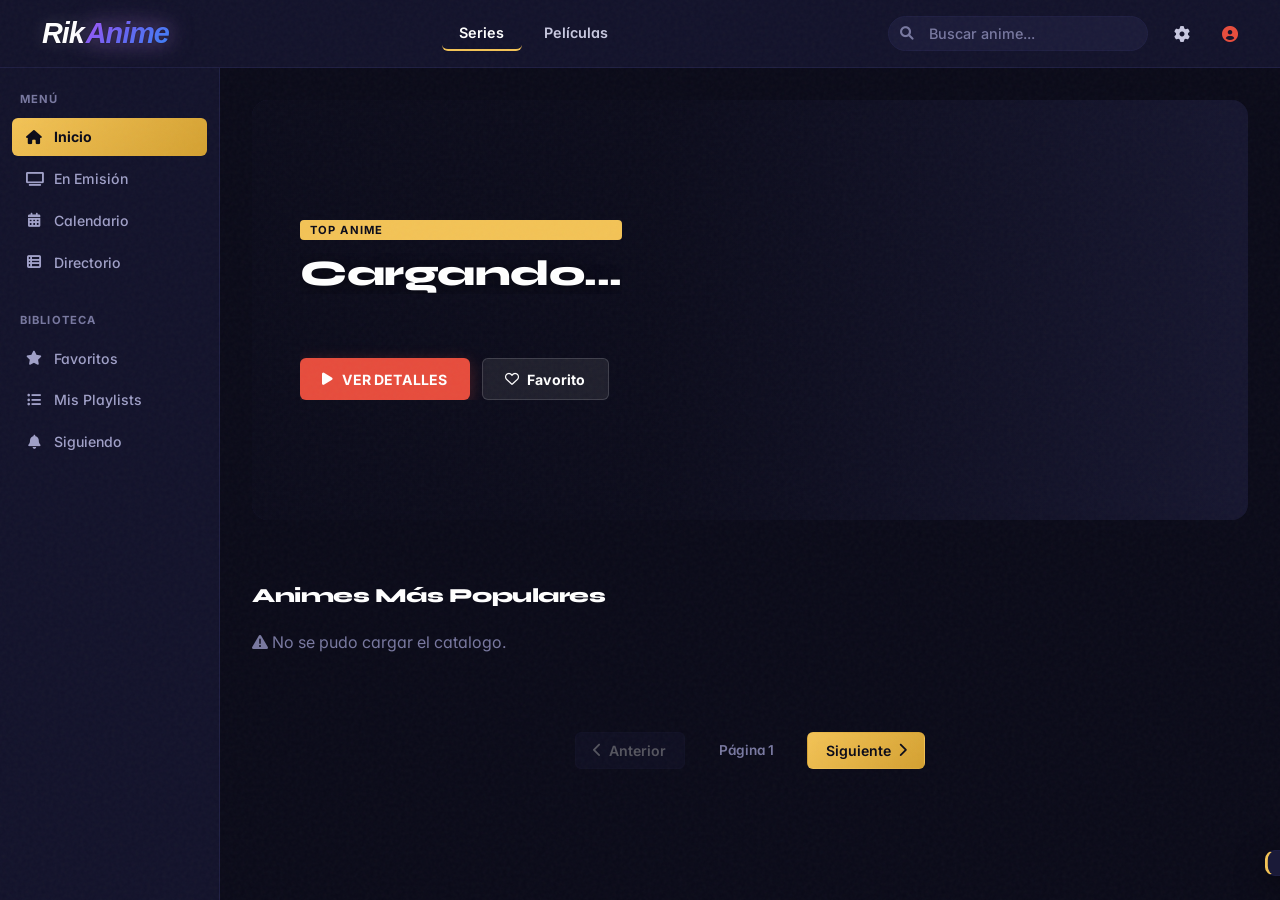
==== commit 579b2d53: "Update index.html" ====
--- a/index.html
+++ b/index.html
@@ -72,6 +72,9 @@
           <a href="#" class="sidebar-item" id="sideCalendar"
             ><i class="fas fa-calendar-alt"></i> Calendario</a
           >
+          <a href="#" class="sidebar-item" id="sideDirectory"
+            ><i class="fas fa-th-list"></i> Directorio</a
+          >
         </div>
         <!-- DESPUÉS -->
         <div class="sidebar-section">
@@ -170,6 +173,26 @@
           ></div>
         </section>
 
+        <!-- ── LIKES LOCALES (sin cuenta) ───────────────────────── -->
+        <section
+          id="localLikesSection"
+          style="display: none; margin-bottom: 0.5rem"
+        >
+          <div class="section-header">
+            <h2 class="section-title">
+              <i
+                class="fas fa-heart"
+                style="color: #ff4d79; margin-right: 0.5rem"
+              ></i>
+              Animes que te gustan
+            </h2>
+            <span style="color: var(--text-muted); font-size: 0.82rem">
+              <i class="fas fa-lock-open"></i> Guardado localmente
+            </span>
+          </div>
+          <div class="anime-grid" id="localLikesGrid"></div>
+        </section>
+
         <!-- Catálogo Principal -->
         <section class="section">
           <div class="section-header">
@@ -269,6 +292,26 @@
             </div>
           </div>
         </section>
+
+        <!-- ── PAGINACIÓN DEL CATÁLOGO ── -->
+        <div class="catalog-pagination" id="catalogPagination">
+          <button
+            class="pag-btn"
+            id="btnCatalogPrev"
+            onclick="catalogPrev()"
+            disabled
+          >
+            <i class="fas fa-chevron-left"></i> Anterior
+          </button>
+          <span class="pag-info" id="paginationInfo">Página 1</span>
+          <button
+            class="pag-btn pag-btn-next"
+            id="btnCatalogNext"
+            onclick="catalogNext()"
+          >
+            Siguiente <i class="fas fa-chevron-right"></i>
+          </button>
+        </div>
       </main>
 
       <!-- VISTA: EN EMISIÓN -->
@@ -442,6 +485,28 @@
               <!-- Sección de temporadas relacionadas (precuela / secuela) — se rellena por JS -->
               <div id="relacionesContainer" style="display: none"></div>
 
+              <!-- ── PERSONAJES ─────────────────────────────────── -->
+              <div
+                id="characterCarouselSection"
+                style="
+                  display: none;
+                  margin-top: 1.5rem;
+                  padding-top: 1.25rem;
+                  border-top: 1px solid var(--border);
+                "
+              >
+                <div class="char-carousel-header">
+                  <i
+                    class="fas fa-users"
+                    style="color: var(--accent); margin-right: 0.5rem"
+                  ></i>
+                  <span>Personajes Principales</span>
+                </div>
+                <div class="char-track-wrap">
+                  <div class="char-track" id="characterTrack"></div>
+                </div>
+              </div>
+
               <div
                 style="
                   display: flex;
@@ -464,6 +529,13 @@
                   style="border-color: var(--accent); color: var(--accent)"
                 >
                   <i class="fas fa-bell"></i> Seguir
+                </button>
+                <button
+                  class="btn btn-det-like"
+                  id="detLikeBtn"
+                  onclick="toggleDetLike()"
+                >
+                  <i class="far fa-heart"></i> Me gusta
                 </button>
               </div>
             </div>
@@ -579,6 +651,13 @@
                   background: #000;
                 "
               ></video>
+              <!-- Keyboard shortcuts hint (PC, visible on hover) -->
+              <div class="seek-kb-hint" id="seekKbHint">
+                <div><kbd>←</kbd> / <kbd>→</kbd> &nbsp;±10 seg</div>
+                <div><kbd>Space</kbd> &nbsp;Play / Pause</div>
+                <div><kbd>↑</kbd> / <kbd>↓</kbd> &nbsp;Volumen</div>
+                <div><kbd>F</kbd> &nbsp;Pantalla completa</div>
+              </div>
             </div>
 
             <div class="player-ep-nav" id="playerEpNav">
@@ -712,6 +791,205 @@
 
       <span id="modalTitle" style="display: none"></span>
 
+      <!-- VISTA: DIRECTORIO -->
+      <main class="content" id="directoryView" style="display: none">
+        <div class="dir-header-row">
+          <h2 class="section-title" style="margin-bottom: 0">
+            <i
+              class="fas fa-th-list"
+              style="color: var(--accent); margin-right: 0.5rem"
+            ></i>
+            Directorio Completo
+          </h2>
+          <button
+            class="btn btn-secondary dir-toggle-filters-btn"
+            id="dirToggleFiltersBtn"
+            onclick="toggleDirFilters()"
+          >
+            <i class="fas fa-sliders-h"></i> Mostrar Filtros
+          </button>
+        </div>
+
+        <!-- Panel de filtros -->
+        <div class="dir-filter-panel" id="dirFilterPanel">
+          <div class="dir-filters-grid">
+            <!-- Ordenar por -->
+            <div class="dir-filter-group">
+              <label class="dir-filter-label"
+                ><i class="fas fa-sort"></i> Ordenar por</label
+              >
+              <select class="dir-select" id="dirOrderBy">
+                <option value="score">Puntuación</option>
+                <option value="popularity">Popularidad</option>
+                <option value="start_date">Fecha</option>
+                <option value="members">Miembros</option>
+                <option value="favorites">Favoritos</option>
+              </select>
+            </div>
+            <!-- Género -->
+            <div class="dir-filter-group">
+              <label class="dir-filter-label"
+                ><i class="fas fa-tag"></i> Género</label
+              >
+              <select class="dir-select" id="dirGenre">
+                <option value="">Todos</option>
+                <option value="1">Acción</option>
+                <option value="2">Aventura</option>
+                <option value="4">Comedia</option>
+                <option value="8">Drama</option>
+                <option value="10">Fantasía</option>
+                <option value="14">Terror</option>
+                <option value="7">Misterio</option>
+                <option value="22">Romance</option>
+                <option value="24">Ciencia Ficción</option>
+                <option value="36">Slice of Life</option>
+                <option value="30">Deportes</option>
+                <option value="37">Sobrenatural</option>
+                <option value="40">Psicológico</option>
+                <option value="62">Isekai</option>
+                <option value="18">Mecha</option>
+              </select>
+            </div>
+            <!-- Letra -->
+            <div class="dir-filter-group">
+              <label class="dir-filter-label"
+                ><i class="fas fa-font"></i> Letra</label
+              >
+              <select class="dir-select" id="dirLetter">
+                <option value="">Todas</option>
+                <option>#</option>
+                <option>A</option>
+                <option>B</option>
+                <option>C</option>
+                <option>D</option>
+                <option>E</option>
+                <option>F</option>
+                <option>G</option>
+                <option>H</option>
+                <option>I</option>
+                <option>J</option>
+                <option>K</option>
+                <option>L</option>
+                <option>M</option>
+                <option>N</option>
+                <option>O</option>
+                <option>P</option>
+                <option>Q</option>
+                <option>R</option>
+                <option>S</option>
+                <option>T</option>
+                <option>U</option>
+                <option>V</option>
+                <option>W</option>
+                <option>X</option>
+                <option>Y</option>
+                <option>Z</option>
+              </select>
+            </div>
+            <!-- Demografía -->
+            <div class="dir-filter-group">
+              <label class="dir-filter-label"
+                ><i class="fas fa-users"></i> Demografía</label
+              >
+              <select class="dir-select" id="dirDemographic">
+                <option value="">Todas</option>
+                <option value="Shounen">Shōnen</option>
+                <option value="Shoujo">Shōjo</option>
+                <option value="Seinen">Seinen</option>
+                <option value="Josei">Josei</option>
+                <option value="Kids">Infantil</option>
+              </select>
+            </div>
+            <!-- Tipo -->
+            <div class="dir-filter-group">
+              <label class="dir-filter-label"
+                ><i class="fas fa-film"></i> Tipo</label
+              >
+              <select class="dir-select" id="dirType">
+                <option value="">Todos</option>
+                <option value="tv">TV</option>
+                <option value="movie">Película</option>
+                <option value="ova">OVA</option>
+                <option value="ona">ONA</option>
+                <option value="special">Especial</option>
+                <option value="music">Music</option>
+              </select>
+            </div>
+            <!-- Estado -->
+            <div class="dir-filter-group">
+              <label class="dir-filter-label"
+                ><i class="fas fa-broadcast-tower"></i> Estado</label
+              >
+              <select class="dir-select" id="dirStatus">
+                <option value="">Todos</option>
+                <option value="airing">En Emisión</option>
+                <option value="complete">Finalizado</option>
+                <option value="upcoming">Próximamente</option>
+              </select>
+            </div>
+            <!-- Año -->
+            <div class="dir-filter-group">
+              <label class="dir-filter-label"
+                ><i class="fas fa-calendar"></i> Año</label
+              >
+              <select class="dir-select" id="dirYear">
+                <option value="">Todos</option>
+              </select>
+            </div>
+            <!-- Temporada -->
+            <div class="dir-filter-group">
+              <label class="dir-filter-label"
+                ><i class="fas fa-cloud-sun"></i> Temporada</label
+              >
+              <select class="dir-select" id="dirSeason">
+                <option value="">Todas</option>
+                <option value="winter">❄️ Invierno</option>
+                <option value="spring">🌸 Primavera</option>
+                <option value="summer">☀️ Verano</option>
+                <option value="fall">🍂 Otoño</option>
+              </select>
+            </div>
+          </div>
+          <!-- Botones de acción -->
+          <div class="dir-action-row">
+            <button
+              class="btn btn-accent dir-filter-btn"
+              onclick="applyDirectoryFilters()"
+            >
+              <i class="fas fa-filter"></i> Filtrar
+            </button>
+            <button class="btn dir-random-btn" onclick="dirRandomAnime()">
+              <i class="fas fa-dice"></i> ¡Sorpréndeme!
+            </button>
+            <button
+              class="btn btn-secondary"
+              onclick="
+                document
+                  .querySelectorAll('.dir-select')
+                  .forEach((s) => (s.selectedIndex = 0))
+              "
+            >
+              <i class="fas fa-undo"></i> Limpiar
+            </button>
+          </div>
+        </div>
+
+        <!-- Grid de resultados -->
+        <div class="anime-grid" id="dirGrid" style="margin-top: 1.5rem">
+          <p
+            style="
+              color: var(--text-muted);
+              grid-column: 1/-1;
+              text-align: center;
+              padding: 3rem;
+            "
+          >
+            <i class="fas fa-filter"></i> Usa los filtros y presiona
+            <strong>Filtrar</strong> para buscar.
+          </p>
+        </div>
+      </main>
+
       <!-- SIDEBAR RIGHT -->
       <aside class="sidebar-right" id="sidebarRight">
         <div class="sidebar-section">
@@ -838,12 +1116,13 @@
             <!-- Login -->
             <div class="account-panel active" id="panelLogin">
               <div class="input-group">
-                <label class="input-label">Usuario</label>
+                <label class="input-label">Correo electrónico</label>
                 <input
-                  type="text"
+                  type="email"
                   class="input-field"
                   id="loginUser"
-                  placeholder="Tu nombre de usuario"
+                  placeholder="usuario@correo.com"
+                  autocomplete="email"
                 />
               </div>
               <div class="input-group">
@@ -853,10 +1132,11 @@
                   class="input-field"
                   id="loginPass"
                   placeholder="••••••••"
+                  autocomplete="current-password"
                 />
               </div>
               <button
-                class="btn btn-accent"
+                class="btn btn-accent btn-primary"
                 style="width: 100%"
                 onclick="doLogin()"
               >
@@ -872,6 +1152,17 @@
                   class="input-field"
                   id="regUser"
                   placeholder="Elige un nombre único"
+                  autocomplete="username"
+                />
+              </div>
+              <div class="input-group">
+                <label class="input-label">Correo electrónico</label>
+                <input
+                  type="email"
+                  class="input-field"
+                  id="regEmail"
+                  placeholder="usuario@correo.com"
+                  autocomplete="email"
                 />
               </div>
               <div class="input-group">
@@ -881,10 +1172,11 @@
                   class="input-field"
                   id="regPass"
                   placeholder="Mínimo 6 caracteres"
+                  autocomplete="new-password"
                 />
               </div>
               <button
-                class="btn btn-accent"
+                class="btn btn-accent btn-primary"
                 style="width: 100%"
                 onclick="doRegister()"
               >
@@ -990,6 +1282,17 @@
           "
         >
           <i class="fas fa-calendar-alt"></i> Calendario
+        </button>
+        <div class="mld-divider"></div>
+        <div class="mld-title">Explorar</div>
+        <button
+          class="mld-item"
+          onclick="
+            loadDirectoryView();
+            mbnToggleLibrary();
+          "
+        >
+          <i class="fas fa-th-list"></i> Directorio
         </button>
         <div class="mld-divider"></div>
         <div class="mld-title">Biblioteca</div>
--- a/style.css
+++ b/style.css
@@ -11,8 +11,8 @@
   --bg-elevated:    #1a1a38;
   --bg-card:        #111128;
   --border:         #1e1e42;
-  --accent:         #00d4aa;
-  --accent-dark:    #009e7e;
+  --accent:         #F3C356;
+  --accent-dark:    #d4a030;
   --danger:         #e74c3c;
   --warning:        #f59e0b;
   --text-primary:   #ffffff;
@@ -294,7 +294,12 @@
   align-items: center;
   padding: 2.5rem 3rem;
 }
-.hero-content { max-width: 50%; }
+.hero-content {
+  max-width: 50%;
+  display: flex;
+  flex-direction: column;
+  min-height: 0;
+}
 
 .hero-badge {
   display: inline-block;
@@ -311,21 +316,30 @@
 
 .hero-title {
   font-family: 'Syne', sans-serif;
-  font-size: 2.4rem;
+  font-size: clamp(1.3rem, 2.8vw, 2.4rem);
   font-weight: 800;
   margin-bottom: 0.5rem;
   color: #ffffff;
-  line-height: 1.1;
-  letter-spacing: -1px;
+  line-height: 1.15;
+  letter-spacing: -0.5px;
   text-shadow: 0 2px 16px rgba(0,0,0,0.6);
+  display: -webkit-box;
+  -webkit-line-clamp: 2;
+  -webkit-box-orient: vertical;
+  overflow: hidden;
+  word-break: break-word;
+  overflow-wrap: break-word;
 }
 
 .hero-subtitle {
-  font-size: 1rem;
+  font-size: 0.9rem;
   font-weight: 600;
   color: var(--accent);
   margin-bottom: 0.75rem;
   letter-spacing: 0.01em;
+  white-space: nowrap;
+  overflow: hidden;
+  text-overflow: ellipsis;
 }
 
 .hero-description {
@@ -342,16 +356,24 @@
 
 .hero-meta {
   display: flex;
-  gap: 1rem;
-  align-items: center;
-  margin-bottom: 1.5rem;
-  font-size: 0.85rem;
+  gap: 0.75rem;
+  align-items: center;
+  margin-bottom: 1rem;
+  font-size: 0.82rem;
   color: #b3b3cc;
   font-weight: 500;
+  flex-wrap: wrap;
+  flex-shrink: 0;
 }
 .hero-meta .rating { color: var(--warning); font-weight: 700; }
 
-.hero-buttons { display: flex; gap: 0.75rem; }
+.hero-buttons {
+  display: flex;
+  gap: 0.75rem;
+  flex-wrap: wrap;
+  flex-shrink: 0;
+  margin-top: auto;
+}
 
 /* Hero dots */
 .hero-dots {
@@ -408,7 +430,7 @@
 .btn-accent {
   background: linear-gradient(135deg, var(--accent) 0%, var(--accent-dark) 100%);
   color: #0a0a18;
-  box-shadow: 0 4px 16px rgba(0,212,170,0.3);
+  box-shadow: 0 4px 16px rgba(243,195,86,0.3);
 }
 .btn-accent:hover { filter: brightness(1.1); }
 
@@ -467,7 +489,7 @@
   font-family: 'Font Awesome 6 Free';
   font-weight: 900;
   position: absolute; inset: 0;
-  background: rgba(0,212,170,0.18);
+  background: rgba(243,195,86,0.18);
   display: flex; align-items: center; justify-content: center;
   font-size: 2.5rem; color: white;
   opacity: 0;
@@ -500,6 +522,8 @@
   overflow: hidden;
   line-height: 1.4;
   letter-spacing: -0.01em;
+  word-break: break-word;
+  overflow-wrap: break-word;
 }
 .anime-rating {
   color: var(--warning);
@@ -653,10 +677,13 @@
 .details-title {
   font-family: 'Syne', sans-serif;
   color: var(--accent);
-  font-size: 2rem;
+  font-size: clamp(1.2rem, 2.5vw, 2rem);
   font-weight: 800;
   letter-spacing: -0.5px;
-  line-height: 1.15;
+  line-height: 1.2;
+  word-break: break-word;
+  overflow-wrap: break-word;
+  hyphens: auto;
 }
 
 .details-meta {
@@ -1101,9 +1128,9 @@
   .content { padding: 1rem; }
 
   .hero-section { height: 300px; }
-  .hero-overlay { padding: 1.5rem; }
-  .hero-content { max-width: 100%; }
-  .hero-title { font-size: 1.6rem; }
+  .hero-overlay { padding: 1.25rem 1.5rem; align-items: flex-end; padding-bottom: 2.5rem; }
+  .hero-content { max-width: 100%; display: flex; flex-direction: column; }
+  .hero-title { font-size: clamp(1.1rem, 4vw, 1.6rem); -webkit-line-clamp: 2; }
   .hero-description { display: none; }
 
   .anime-grid { grid-template-columns: repeat(auto-fill, minmax(150px, 1fr)); gap: 1rem; }
@@ -1117,7 +1144,7 @@
 
 @media (max-width: 480px) {
   .anime-grid { grid-template-columns: repeat(2, 1fr); }
-  .hero-title { font-size: 1.3rem; }
+  .hero-title { font-size: clamp(0.95rem, 3.5vw, 1.3rem); -webkit-line-clamp: 2; }
   .hero-buttons .btn:last-child { display: none; }
 }
 /* ═══════════════════════════════════════════════════
@@ -1203,7 +1230,7 @@
 
 .player-loader-spinner {
   width: 36px; height: 36px;
-  border: 3px solid rgba(0,212,170,0.15);
+  border: 3px solid rgba(243,195,86,0.15);
   border-top-color: var(--accent);
   border-radius: 50%;
   animation: playerSpin 0.8s linear infinite;
@@ -1290,8 +1317,8 @@
 }
 .player-action-btn.active {
   color: var(--accent);
-  border-color: rgba(0,212,170,0.35);
-  background: rgba(0,212,170,0.07);
+  border-color: rgba(243,195,86,0.35);
+  background: rgba(243,195,86,0.07);
 }
 .player-action-btn i { font-size: 0.88rem; }
 
@@ -1371,10 +1398,10 @@
   color: var(--text-primary);
 }
 .player-server-tabs .server-btn.active {
-  background: rgba(0,212,170,0.1);
-  border-color: rgba(0,212,170,0.5);
+  background: rgba(243,195,86,0.1);
+  border-color: rgba(243,195,86,0.5);
   color: var(--accent);
-  box-shadow: 0 0 14px rgba(0,212,170,0.12);
+  box-shadow: 0 0 14px rgba(243,195,86,0.12);
 }
 
 /* Box de descarga */
@@ -1465,8 +1492,8 @@
   border-color: var(--border);
 }
 .ep-card-sidebar.active {
-  background: rgba(0,212,170,0.07);
-  border-color: rgba(0,212,170,0.3);
+  background: rgba(243,195,86,0.07);
+  border-color: rgba(243,195,86,0.3);
 }
 
 /* Miniatura de la tarjeta */
@@ -2092,7 +2119,7 @@
   backdrop-filter: blur(6px);
   -webkit-backdrop-filter: blur(6px);
 }
-.hero-arrow:hover { background: rgba(0,212,170,0.3); border-color: var(--accent); }
+.hero-arrow:hover { background: rgba(243,195,86,0.3); border-color: var(--accent); }
 .hero-arrow-left  { left: 1rem; }
 .hero-arrow-right { right: 1rem; }
 
@@ -2169,8 +2196,8 @@
   --bg-elevated:    #1a1a38;
   --bg-card:        #111128;
   --border:         #1e1e42;
-  --accent:         #00d4aa;
-  --accent-dark:    #009e7e;
+  --accent:         #F3C356;
+  --accent-dark:    #d4a030;
   --danger:         #e74c3c;
   --warning:        #f59e0b;
   --text-primary:   #ffffff;
@@ -2452,7 +2479,12 @@
   align-items: center;
   padding: 2.5rem 3rem;
 }
-.hero-content { max-width: 50%; }
+.hero-content {
+  max-width: 50%;
+  display: flex;
+  flex-direction: column;
+  min-height: 0;
+}
 
 .hero-badge {
   display: inline-block;
@@ -2469,21 +2501,30 @@
 
 .hero-title {
   font-family: 'Syne', sans-serif;
-  font-size: 2.4rem;
+  font-size: clamp(1.3rem, 2.8vw, 2.4rem);
   font-weight: 800;
   margin-bottom: 0.5rem;
   color: #ffffff;
-  line-height: 1.1;
-  letter-spacing: -1px;
+  line-height: 1.15;
+  letter-spacing: -0.5px;
   text-shadow: 0 2px 16px rgba(0,0,0,0.6);
+  display: -webkit-box;
+  -webkit-line-clamp: 2;
+  -webkit-box-orient: vertical;
+  overflow: hidden;
+  word-break: break-word;
+  overflow-wrap: break-word;
 }
 
 .hero-subtitle {
-  font-size: 1rem;
+  font-size: 0.9rem;
   font-weight: 600;
   color: var(--accent);
   margin-bottom: 0.75rem;
   letter-spacing: 0.01em;
+  white-space: nowrap;
+  overflow: hidden;
+  text-overflow: ellipsis;
 }
 
 .hero-description {
@@ -2500,16 +2541,24 @@
 
 .hero-meta {
   display: flex;
-  gap: 1rem;
-  align-items: center;
-  margin-bottom: 1.5rem;
-  font-size: 0.85rem;
+  gap: 0.75rem;
+  align-items: center;
+  margin-bottom: 1rem;
+  font-size: 0.82rem;
   color: #b3b3cc;
   font-weight: 500;
+  flex-wrap: wrap;
+  flex-shrink: 0;
 }
 .hero-meta .rating { color: var(--warning); font-weight: 700; }
 
-.hero-buttons { display: flex; gap: 0.75rem; }
+.hero-buttons {
+  display: flex;
+  gap: 0.75rem;
+  flex-wrap: wrap;
+  flex-shrink: 0;
+  margin-top: auto;
+}
 
 /* Hero dots */
 .hero-dots {
@@ -2566,7 +2615,7 @@
 .btn-accent {
   background: linear-gradient(135deg, var(--accent) 0%, var(--accent-dark) 100%);
   color: #0a0a18;
-  box-shadow: 0 4px 16px rgba(0,212,170,0.3);
+  box-shadow: 0 4px 16px rgba(243,195,86,0.3);
 }
 .btn-accent:hover { filter: brightness(1.1); }
 
@@ -2625,7 +2674,7 @@
   font-family: 'Font Awesome 6 Free';
   font-weight: 900;
   position: absolute; inset: 0;
-  background: rgba(0,212,170,0.18);
+  background: rgba(243,195,86,0.18);
   display: flex; align-items: center; justify-content: center;
   font-size: 2.5rem; color: white;
   opacity: 0;
@@ -2658,6 +2707,8 @@
   overflow: hidden;
   line-height: 1.4;
   letter-spacing: -0.01em;
+  word-break: break-word;
+  overflow-wrap: break-word;
 }
 .anime-rating {
   color: var(--warning);
@@ -2811,10 +2862,13 @@
 .details-title {
   font-family: 'Syne', sans-serif;
   color: var(--accent);
-  font-size: 2rem;
+  font-size: clamp(1.2rem, 2.5vw, 2rem);
   font-weight: 800;
   letter-spacing: -0.5px;
-  line-height: 1.15;
+  line-height: 1.2;
+  word-break: break-word;
+  overflow-wrap: break-word;
+  hyphens: auto;
 }
 
 .details-meta {
@@ -3259,9 +3313,9 @@
   .content { padding: 1rem; }
 
   .hero-section { height: 300px; }
-  .hero-overlay { padding: 1.5rem; }
-  .hero-content { max-width: 100%; }
-  .hero-title { font-size: 1.6rem; }
+  .hero-overlay { padding: 1.25rem 1.5rem; align-items: flex-end; padding-bottom: 2.5rem; }
+  .hero-content { max-width: 100%; display: flex; flex-direction: column; }
+  .hero-title { font-size: clamp(1.1rem, 4vw, 1.6rem); -webkit-line-clamp: 2; }
   .hero-description { display: none; }
 
   .anime-grid { grid-template-columns: repeat(auto-fill, minmax(150px, 1fr)); gap: 1rem; }
@@ -3275,7 +3329,7 @@
 
 @media (max-width: 480px) {
   .anime-grid { grid-template-columns: repeat(2, 1fr); }
-  .hero-title { font-size: 1.3rem; }
+  .hero-title { font-size: clamp(0.95rem, 3.5vw, 1.3rem); -webkit-line-clamp: 2; }
   .hero-buttons .btn:last-child { display: none; }
 }
 /* ═══════════════════════════════════════════════════
@@ -3361,7 +3415,7 @@
 
 .player-loader-spinner {
   width: 36px; height: 36px;
-  border: 3px solid rgba(0,212,170,0.15);
+  border: 3px solid rgba(243,195,86,0.15);
   border-top-color: var(--accent);
   border-radius: 50%;
   animation: playerSpin 0.8s linear infinite;
@@ -3448,8 +3502,8 @@
 }
 .player-action-btn.active {
   color: var(--accent);
-  border-color: rgba(0,212,170,0.35);
-  background: rgba(0,212,170,0.07);
+  border-color: rgba(243,195,86,0.35);
+  background: rgba(243,195,86,0.07);
 }
 .player-action-btn i { font-size: 0.88rem; }
 
@@ -3529,10 +3583,10 @@
   color: var(--text-primary);
 }
 .player-server-tabs .server-btn.active {
-  background: rgba(0,212,170,0.1);
-  border-color: rgba(0,212,170,0.5);
+  background: rgba(243,195,86,0.1);
+  border-color: rgba(243,195,86,0.5);
   color: var(--accent);
-  box-shadow: 0 0 14px rgba(0,212,170,0.12);
+  box-shadow: 0 0 14px rgba(243,195,86,0.12);
 }
 
 /* Box de descarga */
@@ -3623,8 +3677,8 @@
   border-color: var(--border);
 }
 .ep-card-sidebar.active {
-  background: rgba(0,212,170,0.07);
-  border-color: rgba(0,212,170,0.3);
+  background: rgba(243,195,86,0.07);
+  border-color: rgba(243,195,86,0.3);
 }
 
 /* Miniatura de la tarjeta */
@@ -4250,7 +4304,7 @@
   backdrop-filter: blur(6px);
   -webkit-backdrop-filter: blur(6px);
 }
-.hero-arrow:hover { background: rgba(0,212,170,0.3); border-color: var(--accent); }
+.hero-arrow:hover { background: rgba(243,195,86,0.3); border-color: var(--accent); }
 .hero-arrow-left  { left: 1rem; }
 .hero-arrow-right { right: 1rem; }
 
@@ -4315,3 +4369,762 @@
 }
 .mld-item i { width: 20px; text-align: center; color: var(--accent); font-size: 1rem; }
 .mld-item:active { background: var(--bg-elevated); color: var(--text-primary); }
+/* ═══════════════════════════════════════════════════
+   PAGINACIÓN DEL CATÁLOGO
+   ═══════════════════════════════════════════════════ */
+.catalog-pagination {
+  display: flex;
+  align-items: center;
+  justify-content: center;
+  gap: 1rem;
+  padding: 2rem 0 1rem;
+}
+.pag-btn {
+  display: flex;
+  align-items: center;
+  gap: 0.45rem;
+  background: var(--bg-elevated);
+  border: 1px solid var(--border);
+  border-radius: var(--radius-sm);
+  color: var(--text-primary);
+  font-family: 'Inter', system-ui, sans-serif;
+  font-size: 0.88rem;
+  font-weight: 600;
+  padding: 0.55rem 1.1rem;
+  cursor: pointer;
+  touch-action: manipulation;
+  transition: var(--transition);
+}
+.pag-btn:hover:not(:disabled) {
+  border-color: var(--accent);
+  color: var(--accent);
+}
+.pag-btn:disabled {
+  opacity: 0.3;
+  cursor: not-allowed;
+  pointer-events: none;
+}
+.pag-btn-next {
+  background: linear-gradient(135deg, var(--accent), var(--accent-dark));
+  border-color: transparent;
+  color: #0a0a18;
+}
+.pag-btn-next:hover:not(:disabled) {
+  filter: brightness(1.1);
+  color: #0a0a18;
+  border-color: transparent;
+}
+.pag-info {
+  font-size: 0.85rem;
+  font-weight: 600;
+  color: var(--text-muted);
+  min-width: 90px;
+  text-align: center;
+}
+
+/* ═══════════════════════════════════════════════════
+   TARJETA AUTOPLAY
+   ═══════════════════════════════════════════════════ */
+.autoplay-card {
+  position: absolute;
+  bottom: 1rem;
+  right: 1rem;
+  width: 280px;
+  display: flex;
+  gap: 0.75rem;
+  background: rgba(10,10,24,0.92);
+  border: 1px solid var(--border);
+  border-radius: var(--radius-md);
+  padding: 0.85rem;
+  z-index: 25;
+  backdrop-filter: blur(12px);
+  animation: apcSlide 0.35s cubic-bezier(0.34,1.56,0.64,1);
+  overflow: hidden;
+}
+@keyframes apcSlide {
+  from { opacity: 0; transform: translate(20px, 20px); }
+  to   { opacity: 1; transform: translate(0, 0); }
+}
+
+/* Loading overlay inside the autoplay card */
+.apc-loading-overlay {
+  position: absolute;
+  inset: 0;
+  background: rgba(10,10,24,0.96);
+  display: flex;
+  flex-direction: column;
+  align-items: center;
+  justify-content: center;
+  gap: 0.6rem;
+  z-index: 5;
+  border-radius: var(--radius-md);
+  font-size: 0.75rem;
+  color: var(--text-muted);
+  font-weight: 600;
+}
+.apc-spinner {
+  width: 22px;
+  height: 22px;
+  border: 2.5px solid rgba(243,195,86,0.2);
+  border-top-color: var(--accent);
+  border-radius: 50%;
+  animation: playerSpin 0.7s linear infinite;
+}
+
+.apc-poster {
+  width: 54px;
+  height: 76px;
+  flex-shrink: 0;
+  border-radius: 4px;
+  background: var(--bg-elevated) center/cover no-repeat;
+}
+.apc-info { flex: 1; display: flex; flex-direction: column; gap: 3px; min-width: 0; }
+.apc-label { font-size: 0.62rem; font-weight: 700; color: var(--accent); text-transform: uppercase; letter-spacing: 0.08em; }
+.apc-title {
+  font-size: 0.82rem;
+  font-weight: 700;
+  color: var(--text-primary);
+  line-height: 1.3;
+  display: -webkit-box;
+  -webkit-line-clamp: 2;
+  -webkit-box-orient: vertical;
+  overflow: hidden;
+}
+.apc-ep    { font-size: 0.72rem; color: var(--text-muted); }
+.apc-bar   { height: 3px; background: var(--border); border-radius: 2px; margin: 4px 0; overflow: hidden; }
+.apc-bar-fill { height: 100%; background: var(--accent); width: 0%; transition: width 0.9s linear; border-radius: 2px; }
+.apc-actions { display: flex; gap: 0.4rem; margin-top: 4px; align-items: center; }
+.apc-play {
+  flex: 1;
+  background: var(--accent);
+  border: none;
+  border-radius: 4px;
+  color: #0a0a18;
+  font-family: 'Inter', system-ui, sans-serif;
+  font-size: 0.75rem;
+  font-weight: 700;
+  padding: 0.35rem 0.5rem;
+  cursor: pointer;
+  touch-action: manipulation;
+  white-space: nowrap;
+}
+/* Pause button for countdown */
+.apc-pause {
+  width: 26px;
+  height: 26px;
+  flex-shrink: 0;
+  background: rgba(255,255,255,0.07);
+  border: 1px solid var(--border);
+  border-radius: 4px;
+  color: var(--text-muted);
+  font-size: 0.72rem;
+  display: flex;
+  align-items: center;
+  justify-content: center;
+  cursor: pointer;
+  touch-action: manipulation;
+  transition: background 0.18s, color 0.18s, border-color 0.18s;
+}
+.apc-pause:hover { background: var(--bg-elevated); color: var(--accent); border-color: var(--accent); }
+.apc-cancel {
+  background: none;
+  border: 1px solid var(--border);
+  border-radius: 4px;
+  color: var(--text-muted);
+  font-family: 'Inter', system-ui, sans-serif;
+  font-size: 0.72rem;
+  padding: 0.35rem 0.5rem;
+  cursor: pointer;
+  touch-action: manipulation;
+}
+.apc-cancel:hover { color: var(--text-primary); border-color: var(--text-muted); }
+
+@media (max-width: 480px) {
+  .autoplay-card { width: calc(100% - 2rem); right: 1rem; bottom: 1rem; }
+}
+/* ═══════════════════════════════════════════════════
+   SISTEMA DE LIKES LOCALES — Botón corazón
+   ═══════════════════════════════════════════════════ */
+.like-heart-btn {
+  position: absolute;
+  top: 8px;
+  right: 8px;
+  z-index: 3;
+  width: 32px;
+  height: 32px;
+  border-radius: 50%;
+  border: none;
+  background: rgba(10,10,24,0.72);
+  color: var(--text-muted);
+  display: flex;
+  align-items: center;
+  justify-content: center;
+  font-size: 0.95rem;
+  cursor: pointer;
+  transition: transform 0.18s, background 0.18s, color 0.18s, box-shadow 0.18s;
+  opacity: 0;
+  backdrop-filter: blur(4px);
+}
+.anime-card:hover .like-heart-btn,
+.like-heart-btn.liked {
+  opacity: 1;
+}
+.like-heart-btn:hover {
+  background: rgba(255,77,121,0.22);
+  color: #ff4d79;
+  transform: scale(1.15);
+  box-shadow: 0 0 12px rgba(255,77,121,0.4);
+}
+.like-heart-btn.liked {
+  color: #ff4d79;
+  background: rgba(255,77,121,0.18);
+  box-shadow: 0 0 10px rgba(255,77,121,0.35);
+}
+.like-heart-btn.liked i {
+  animation: heartPop 0.3s cubic-bezier(0.34,1.56,0.64,1);
+}
+@keyframes heartPop {
+  0%   { transform: scale(1); }
+  50%  { transform: scale(1.35); }
+  100% { transform: scale(1); }
+}
+
+/* ═══════════════════════════════════════════════════
+   PERSONAJES — Carrusel horizontal
+   ═══════════════════════════════════════════════════ */
+.char-carousel-header {
+  font-size: 0.78rem;
+  font-weight: 700;
+  color: var(--text-muted);
+  text-transform: uppercase;
+  letter-spacing: 0.07em;
+  margin-bottom: 0.9rem;
+  display: flex;
+  align-items: center;
+}
+.char-track-wrap {
+  overflow-x: auto;
+  overflow-y: hidden;
+  padding-bottom: 8px;
+  scroll-snap-type: x mandatory;
+  -webkit-overflow-scrolling: touch;
+}
+.char-track-wrap::-webkit-scrollbar { height: 4px; }
+.char-track-wrap::-webkit-scrollbar-track { background: var(--bg-elevated); border-radius: 4px; }
+.char-track-wrap::-webkit-scrollbar-thumb { background: var(--border); border-radius: 4px; }
+.char-track-wrap::-webkit-scrollbar-thumb:hover { background: var(--accent); }
+
+.char-track {
+  display: flex;
+  gap: 14px;
+  width: max-content;
+}
+.char-card {
+  flex: 0 0 110px;
+  scroll-snap-align: start;
+  background: var(--bg-elevated);
+  border: 1px solid var(--border);
+  border-radius: 10px;
+  overflow: hidden;
+  transition: transform 0.2s, border-color 0.2s, box-shadow 0.2s;
+  cursor: default;
+}
+.char-card:hover {
+  transform: translateY(-4px);
+  border-color: var(--accent);
+  box-shadow: 0 8px 20px rgba(243,195,86,0.18);
+}
+.char-img-wrap {
+  width: 100%;
+  aspect-ratio: 3/4;
+  overflow: hidden;
+  background: var(--bg-card);
+}
+.char-img {
+  width: 100%;
+  height: 100%;
+  object-fit: cover;
+  display: block;
+  transition: transform 0.3s;
+}
+.char-card:hover .char-img { transform: scale(1.05); }
+.char-img-placeholder {
+  width: 100%;
+  height: 100%;
+  display: flex;
+  align-items: center;
+  justify-content: center;
+  font-size: 2rem;
+  color: var(--text-muted);
+  background: var(--bg-elevated);
+}
+.char-name {
+  padding: 7px 8px 2px;
+  font-size: 0.75rem;
+  font-weight: 700;
+  color: var(--text-primary);
+  white-space: nowrap;
+  overflow: hidden;
+  text-overflow: ellipsis;
+  line-height: 1.3;
+}
+.char-va-row {
+  display: flex;
+  align-items: center;
+  gap: 5px;
+  padding: 2px 8px 8px;
+}
+.char-va-img {
+  width: 20px;
+  height: 20px;
+  border-radius: 50%;
+  object-fit: cover;
+  flex-shrink: 0;
+  border: 1px solid var(--border);
+}
+.char-va-name {
+  font-size: 0.66rem;
+  color: var(--text-muted);
+  white-space: nowrap;
+  overflow: hidden;
+  text-overflow: ellipsis;
+}
+
+/* ═══════════════════════════════════════════════════
+   EPISODIO VISTO — Indicador
+   ═══════════════════════════════════════════════════ */
+.ep-watched-badge {
+  position: absolute;
+  top: 6px;
+  right: 6px;
+  z-index: 4;
+  background: rgba(10,10,24,0.78);
+  color: #F3C356;
+  border-radius: 50%;
+  width: 22px;
+  height: 22px;
+  display: flex;
+  align-items: center;
+  justify-content: center;
+  font-size: 0.82rem;
+  border: 1.5px solid #F3C356;
+}
+.ep-card-watched .ep-card-thumb,
+.ep-card-watched .ep-card-gradient,
+.ep-watched-thumb {
+  opacity: 0.55;
+}
+.ep-card-watched .ep-card-badge {
+  background: var(--bg-elevated);
+  color: var(--text-muted);
+}
+.ep-card-progress-bar {
+  height: 3px;
+  background: var(--border);
+  border-radius: 2px;
+  overflow: hidden;
+  margin-top: 4px;
+}
+.ep-card-progress-fill {
+  height: 100%;
+  background: var(--accent);
+  border-radius: 2px;
+}
+
+/* ═══════════════════════════════════════════════════
+   DIRECTORIO — Vista y Filtros
+   ═══════════════════════════════════════════════════ */
+.dir-header-row {
+  display: flex;
+  align-items: center;
+  justify-content: space-between;
+  flex-wrap: wrap;
+  gap: 0.75rem;
+  margin-bottom: 1rem;
+}
+.dir-toggle-filters-btn {
+  font-size: 0.82rem;
+  padding: 0.4rem 0.9rem;
+}
+
+.dir-filter-panel {
+  background: var(--bg-card);
+  border: 1px solid var(--border);
+  border-radius: var(--radius-lg);
+  padding: 1.5rem;
+  margin-bottom: 0.5rem;
+  display: none;
+  animation: dirPanelIn 0.22s ease;
+}
+.dir-filter-panel.dir-filters-open {
+  display: block;
+}
+@keyframes dirPanelIn {
+  from { opacity: 0; transform: translateY(-10px); }
+  to   { opacity: 1; transform: translateY(0); }
+}
+
+.dir-filters-grid {
+  display: grid;
+  grid-template-columns: repeat(auto-fill, minmax(180px, 1fr));
+  gap: 1rem;
+}
+
+.dir-filter-group {
+  display: flex;
+  flex-direction: column;
+  gap: 0.4rem;
+}
+.dir-filter-label {
+  font-size: 0.72rem;
+  font-weight: 700;
+  color: var(--text-muted);
+  text-transform: uppercase;
+  letter-spacing: 0.06em;
+  display: flex;
+  align-items: center;
+  gap: 0.35rem;
+}
+.dir-filter-label i { color: var(--accent); }
+
+.dir-select {
+  background: var(--bg-elevated);
+  border: 1px solid var(--border);
+  border-radius: var(--radius-sm);
+  color: var(--text-primary);
+  font-family: 'Inter', system-ui, sans-serif;
+  font-size: 0.85rem;
+  padding: 0.45rem 0.7rem;
+  cursor: pointer;
+  outline: none;
+  transition: border-color 0.18s;
+  -webkit-appearance: none;
+  appearance: none;
+  background-image: url("data:image/svg+xml,%3Csvg xmlns='http://www.w3.org/2000/svg' width='12' height='7' viewBox='0 0 12 7'%3E%3Cpath fill='%237878a0' d='M6 7L0 0h12z'/%3E%3C/svg%3E");
+  background-repeat: no-repeat;
+  background-position: right 0.7rem center;
+  padding-right: 2rem;
+}
+.dir-select:focus { border-color: var(--accent); }
+
+.dir-action-row {
+  display: flex;
+  gap: 0.65rem;
+  margin-top: 1.25rem;
+  flex-wrap: wrap;
+  align-items: center;
+}
+
+.dir-filter-btn {
+  padding: 0.55rem 1.4rem;
+  font-size: 0.9rem;
+  font-weight: 700;
+}
+.dir-random-btn {
+  background: linear-gradient(135deg, #3d5af1, #1a3be0);
+  border: none;
+  color: #fff;
+  padding: 0.55rem 1.4rem;
+  font-size: 0.9rem;
+  font-weight: 700;
+  border-radius: var(--radius-sm);
+  cursor: pointer;
+  transition: filter 0.18s, transform 0.18s;
+  font-family: 'Inter', system-ui, sans-serif;
+  touch-action: manipulation;
+  display: flex;
+  align-items: center;
+  gap: 0.45rem;
+}
+.dir-random-btn:hover {
+  filter: brightness(1.15);
+  transform: translateY(-2px);
+  box-shadow: 0 6px 20px rgba(61,90,241,0.45);
+}
+.dir-random-btn:active { transform: scale(0.97); }
+
+@media (max-width: 600px) {
+  .dir-filters-grid {
+    grid-template-columns: 1fr 1fr;
+  }
+  .dir-action-row { justify-content: stretch; }
+  .dir-action-row .btn,
+  .dir-action-row .dir-random-btn { flex: 1; justify-content: center; }
+}
+
+/* ═══════════════════════════════════════════════════
+   BOTÓN ME GUSTA — Ficha técnica (detailsView)
+   ═══════════════════════════════════════════════════ */
+.btn-det-like {
+  background: transparent;
+  border: 1.5px solid rgba(243,195,86,0.45);
+  color: rgba(243,195,86,0.75);
+  border-radius: var(--radius-sm);
+  font-family: 'Inter', system-ui, sans-serif;
+  font-size: 0.9rem;
+  font-weight: 700;
+  padding: 0.55rem 1.1rem;
+  cursor: pointer;
+  display: inline-flex;
+  align-items: center;
+  gap: 0.45rem;
+  transition: background 0.18s, color 0.18s, border-color 0.18s, box-shadow 0.18s, transform 0.15s;
+  touch-action: manipulation;
+}
+.btn-det-like:hover {
+  background: rgba(243,195,86,0.10);
+  border-color: #F3C356;
+  color: #F3C356;
+}
+.btn-det-like.det-like-active {
+  background: rgba(243,195,86,0.15);
+  border-color: #F3C356;
+  color: #F3C356;
+  box-shadow: 0 0 14px rgba(243,195,86,0.3);
+}
+.btn-det-like.det-like-active i {
+  animation: heartPop 0.32s cubic-bezier(0.34,1.56,0.64,1);
+}
+
+/* ═══════════════════════════════════════════════════
+   FIX MÓVIL — Tarjetas con títulos largos
+   ═══════════════════════════════════════════════════ */
+@media (max-width: 480px) {
+  .anime-poster { height: 200px; }
+  .anime-info   { padding: 0.6rem 0.65rem 0.65rem; }
+  .anime-title  { font-size: 0.8rem; -webkit-line-clamp: 2; }
+  .anime-rating { font-size: 0.75rem; margin-bottom: 0.2rem; }
+  .anime-genres { display: none; } /* ocultar géneros para dar espacio al título */
+  .like-heart-btn { width: 28px; height: 28px; font-size: 0.82rem; }
+}
+/* ═══════════════════════════════════════════════════
+   FIX TÍTULOS LARGOS — Hero Banner + Details View
+   ═══════════════════════════════════════════════════ */
+
+/* Hero banner: prevent title from expanding card height past buttons */
+.hero-overlay {
+  overflow: hidden;
+}
+.hero-content {
+  display: flex;
+  flex-direction: column;
+  overflow: hidden;
+}
+.hero-description {
+  flex-shrink: 1;
+}
+.hero-buttons {
+  flex-shrink: 0;
+  margin-top: auto;
+}
+
+/* Details view: title always wraps cleanly */
+.details-title {
+  word-break: break-word;
+  overflow-wrap: break-word;
+  hyphens: auto;
+  max-width: 100%;
+}
+
+@media (max-width: 768px) {
+  /* Hero: align content to bottom so buttons are always visible */
+  .hero-overlay {
+    align-items: flex-end !important;
+    padding-bottom: 2.5rem !important;
+  }
+  .hero-content {
+    max-width: 100% !important;
+    width: 100%;
+  }
+  .hero-description {
+    display: none !important;
+  }
+  .hero-subtitle {
+    display: none;
+  }
+  .hero-meta {
+    margin-bottom: 0.6rem !important;
+  }
+  .hero-buttons {
+    margin-top: 0 !important;
+  }
+
+  /* Details title on mobile */
+  .details-title {
+    font-size: clamp(1rem, 4vw, 1.5rem) !important;
+    text-align: center;
+    line-height: 1.25;
+  }
+  
+  /* Player title row — wrap on mobile */
+  .player-title-row {
+    flex-direction: column;
+    gap: 0.5rem;
+  }
+  .player-anime-title {
+    font-size: clamp(0.95rem, 3.5vw, 1.1rem) !important;
+    word-break: break-word;
+    overflow-wrap: break-word;
+  }
+}
+
+@media (max-width: 480px) {
+  .hero-section {
+    height: 260px !important;
+  }
+  .hero-title {
+    font-size: clamp(0.9rem, 4vw, 1.2rem) !important;
+    -webkit-line-clamp: 2 !important;
+  }
+  .hero-meta {
+    font-size: 0.75rem !important;
+    gap: 0.4rem !important;
+  }
+  .hero-buttons {
+    gap: 0.5rem !important;
+  }
+  .hero-buttons .btn {
+    padding: 0.5rem 0.9rem !important;
+    font-size: 0.8rem !important;
+  }
+  /* Show only primary button on very small screens */
+  .hero-buttons .btn:last-child {
+    display: none !important;
+  }
+}
+
+/* ═══════════════════════════════════════════════════
+   SEEK OVERLAY — Feedback visual adelantar/retroceder
+   ═══════════════════════════════════════════════════ */
+
+/* Zonas táctiles invisibles: izquierda y derecha del video */
+.seek-feedback {
+  position: absolute;
+  top: 0;
+  width: 35%;
+  height: 100%;
+  display: flex;
+  flex-direction: column;
+  align-items: center;
+  justify-content: center;
+  gap: 6px;
+  pointer-events: none;
+  z-index: 30;
+  opacity: 0;
+  transition: opacity 0.15s ease;
+  border-radius: 0;
+}
+
+.seek-feedback--left  { left: 0;  border-radius: 0 50% 50% 0; }
+.seek-feedback--right { right: 0; border-radius: 50% 0 0 50%; }
+
+.seek-feedback--active {
+  opacity: 1;
+  animation: seekPulse 0.65s cubic-bezier(0.22, 1, 0.36, 1) forwards;
+}
+
+@keyframes seekPulse {
+  0%   { opacity: 0; transform: scale(0.85); }
+  20%  { opacity: 1; transform: scale(1); }
+  70%  { opacity: 1; transform: scale(1); }
+  100% { opacity: 0; transform: scale(1.05); }
+}
+
+/* Fondo ripple semitransparente */
+.seek-feedback::before {
+  content: '';
+  position: absolute;
+  inset: 0;
+  background: rgba(243, 195, 86, 0.12);
+  border-radius: inherit;
+}
+
+.seek-feedback i {
+  font-size: 1.6rem;
+  color: #ffffff;
+  text-shadow: 0 0 12px rgba(0,0,0,0.8);
+  position: relative;
+  z-index: 1;
+}
+
+.seek-feedback span {
+  font-family: 'Inter', system-ui, sans-serif;
+  font-size: 0.85rem;
+  font-weight: 700;
+  color: #ffffff;
+  text-shadow: 0 0 8px rgba(0,0,0,0.9);
+  position: relative;
+  z-index: 1;
+  letter-spacing: 0.02em;
+}
+
+/* Indicador de toque (guía visual en móvil — solo al inicio) */
+.seek-hint {
+  position: absolute;
+  bottom: 0.75rem;
+  left: 50%;
+  transform: translateX(-50%);
+  background: rgba(10,10,24,0.7);
+  border: 1px solid rgba(255,255,255,0.12);
+  border-radius: 20px;
+  padding: 4px 14px;
+  font-family: 'Inter', system-ui, sans-serif;
+  font-size: 0.72rem;
+  font-weight: 600;
+  color: rgba(255,255,255,0.65);
+  pointer-events: none;
+  z-index: 20;
+  backdrop-filter: blur(6px);
+  white-space: nowrap;
+  animation: seekHintFade 3.5s ease forwards;
+}
+@keyframes seekHintFade {
+  0%   { opacity: 0; }
+  10%  { opacity: 1; }
+  70%  { opacity: 1; }
+  100% { opacity: 0; }
+}
+
+/* Teclado shortcuts tooltip (PC, aparece al hover del video) */
+.seek-kb-hint {
+  position: absolute;
+  top: 0.75rem;
+  right: 0.75rem;
+  background: rgba(10,10,24,0.75);
+  border: 1px solid rgba(255,255,255,0.1);
+  border-radius: var(--radius-sm);
+  padding: 6px 10px;
+  font-family: 'Inter', system-ui, sans-serif;
+  font-size: 0.7rem;
+  font-weight: 500;
+  color: rgba(255,255,255,0.6);
+  pointer-events: none;
+  z-index: 20;
+  backdrop-filter: blur(6px);
+  display: flex;
+  flex-direction: column;
+  gap: 2px;
+  opacity: 0;
+  transition: opacity 0.25s ease;
+}
+.seek-kb-hint kbd {
+  display: inline-block;
+  background: rgba(255,255,255,0.12);
+  border: 1px solid rgba(255,255,255,0.18);
+  border-radius: 3px;
+  padding: 0 5px;
+  font-size: 0.68rem;
+  font-family: inherit;
+  font-weight: 700;
+  color: #fff;
+}
+.player-video-wrap:hover .seek-kb-hint {
+  opacity: 1;
+}
+
+/* En móvil, ocultar el hint de teclado */
+@media (max-width: 768px) {
+  .seek-kb-hint { display: none !important; }
+  .seek-feedback i    { font-size: 2rem; }
+  .seek-feedback span { font-size: 0.9rem; }
+}
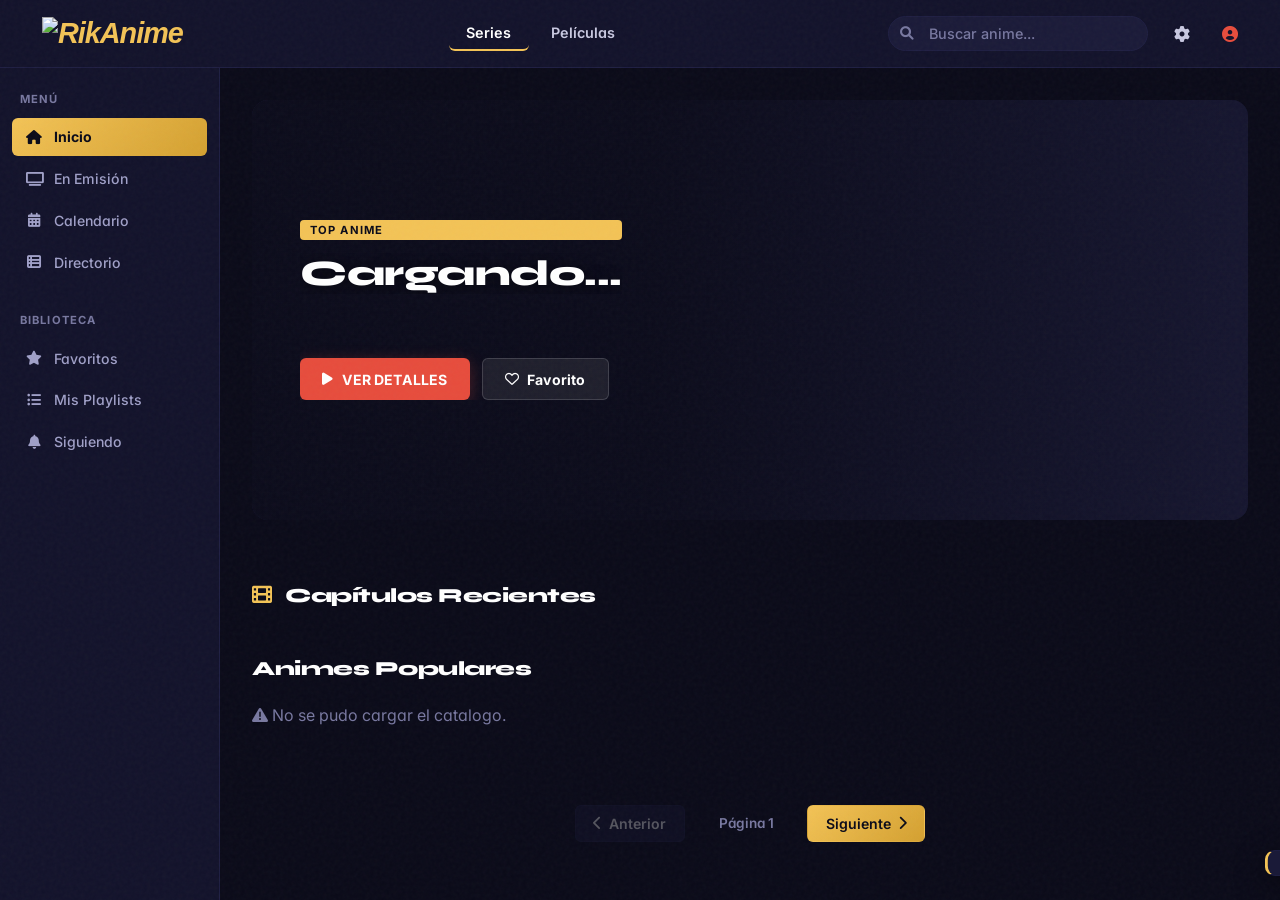
==== commit c6412938: "Update index.html" ====
--- a/index.html
+++ b/index.html
@@ -3,9 +3,8 @@
   <head>
     <meta charset="UTF-8" />
     <meta name="viewport" content="width=device-width, initial-scale=1.0" />
-    <title>RikAnime — Tu plataforma de anime</title>
-    <link rel="icon" type="image/png" href="favicon.jpeg" />
-    <link rel="icon" href="data:," />
+    <title>RikAnime - Ver Anime Online</title>
+    <link rel="icon" type="image/png" href="public/favicon.png" />
     <link
       rel="stylesheet"
       href="https://cdnjs.cloudflare.com/ajax/libs/font-awesome/6.0.0/css/all.min.css"
@@ -18,7 +17,11 @@
   ═══════════════════════════════════════════ -->
     <header class="header">
       <div class="logo" id="brandLogo">
-        <span class="logo-text">Rik<span class="logo-accent">Anime</span></span>
+        <img
+          src="public/RikAnime - Logo.png"
+          alt="RikAnime"
+          class="main-logo"
+        />
       </div>
 
       <nav class="nav-tabs">
@@ -133,6 +136,61 @@
         <!-- ── Fila de Géneros Interactiva ──────────────────────── -->
         <div class="genre-filter-row" id="genreFilterRowHome"></div>
 
+        <!-- ── CAPÍTULOS RECIENTES ─────────────────────────────────── -->
+        <section class="section recent-eps-section" id="recentEpsSection">
+          <div class="section-header">
+            <h2 class="section-title">
+              <i
+                class="fas fa-film"
+                style="color: var(--accent); margin-right: 0.5rem"
+              ></i>
+              Capítulos Recientes
+            </h2>
+            <span
+              id="recentEpsStatus"
+              style="color: var(--text-muted); font-size: 0.82rem"
+            ></span>
+          </div>
+          <div class="recent-eps-grid" id="recentEpsGrid">
+            <!-- skeletons -->
+            <div class="rec-ep-card skeleton">
+              <div class="rec-ep-thumb"></div>
+              <div class="rec-ep-info">
+                <div class="rec-ep-title-skel"></div>
+                <div class="rec-ep-sub-skel"></div>
+              </div>
+            </div>
+            <div class="rec-ep-card skeleton">
+              <div class="rec-ep-thumb"></div>
+              <div class="rec-ep-info">
+                <div class="rec-ep-title-skel"></div>
+                <div class="rec-ep-sub-skel"></div>
+              </div>
+            </div>
+            <div class="rec-ep-card skeleton">
+              <div class="rec-ep-thumb"></div>
+              <div class="rec-ep-info">
+                <div class="rec-ep-title-skel"></div>
+                <div class="rec-ep-sub-skel"></div>
+              </div>
+            </div>
+            <div class="rec-ep-card skeleton">
+              <div class="rec-ep-thumb"></div>
+              <div class="rec-ep-info">
+                <div class="rec-ep-title-skel"></div>
+                <div class="rec-ep-sub-skel"></div>
+              </div>
+            </div>
+            <div class="rec-ep-card skeleton">
+              <div class="rec-ep-thumb"></div>
+              <div class="rec-ep-info">
+                <div class="rec-ep-title-skel"></div>
+                <div class="rec-ep-sub-skel"></div>
+              </div>
+            </div>
+          </div>
+        </section>
+
         <!-- ── PREMIUM: Episodios Nuevos de Hoy (Following) ─────── -->
         <section
           id="followingTodaySection"
@@ -196,9 +254,7 @@
         <!-- Catálogo Principal -->
         <section class="section">
           <div class="section-header">
-            <h2 class="section-title" id="catalogTitle">
-              Animes Más Populares
-            </h2>
+            <h2 class="section-title" id="catalogTitle">Animes Populares</h2>
             <span
               id="catalogCount"
               style="color: var(--text-muted); font-size: 0.85rem"
@@ -458,6 +514,7 @@
             <div class="details-poster" id="detPoster"></div>
             <div class="details-info">
               <h1 class="details-title" id="detTitle">Buscando...</h1>
+              <div class="details-alt-title" id="detAltTitle"></div>
               <div class="details-meta" id="detMeta"></div>
               <p
                 id="detSynopsis"
@@ -651,13 +708,6 @@
                   background: #000;
                 "
               ></video>
-              <!-- Keyboard shortcuts hint (PC, visible on hover) -->
-              <div class="seek-kb-hint" id="seekKbHint">
-                <div><kbd>←</kbd> / <kbd>→</kbd> &nbsp;±10 seg</div>
-                <div><kbd>Space</kbd> &nbsp;Play / Pause</div>
-                <div><kbd>↑</kbd> / <kbd>↓</kbd> &nbsp;Volumen</div>
-                <div><kbd>F</kbd> &nbsp;Pantalla completa</div>
-              </div>
             </div>
 
             <div class="player-ep-nav" id="playerEpNav">
@@ -674,6 +724,14 @@
                 onclick="navegarEpisodio(1)"
               >
                 Siguiente <i class="fas fa-step-forward"></i>
+              </button>
+              <!-- Botón Modo Cine — visible junto a navegación de episodios -->
+              <button
+                class="cinema-mode-btn"
+                id="cinemaModeBtn"
+                onclick="toggleCinemaMode()"
+              >
+                <i class="fas fa-film"></i>
               </button>
             </div>
 
@@ -1370,6 +1428,12 @@
       style="display: none"
     ></div>
 
+    <!-- Modo Cine: capa oscura sobre todo excepto el video -->
+    <div
+      class="cinema-overlay"
+      id="cinemaOverlay"
+      onclick="toggleCinemaMode()"
+    ></div>
     <script src="app.js"></script>
   </body>
 </html>
--- a/style.css
+++ b/style.css
@@ -5128,3 +5128,21 @@
   .seek-feedback i    { font-size: 2rem; }
   .seek-feedback span { font-size: 0.9rem; }
 }
+
+/* ═══════════════════════════════════════════════════
+   TOUCH SEEK OVERLAY — Capa sobre iframe en móvil
+   ═══════════════════════════════════════════════════ */
+#touchSeekOverlay {
+  /* Posición y z-index ya definidos por JS inline */
+  /* Solo aseguramos que no bloquee la interacción cuando no sea necesario */
+  -webkit-tap-highlight-color: transparent;
+  user-select: none;
+  -webkit-user-select: none;
+}
+
+/* En desktop nunca mostrar el overlay táctil */
+@media (hover: hover) and (pointer: fine) {
+  #touchSeekOverlay {
+    display: none !important;
+  }
+}
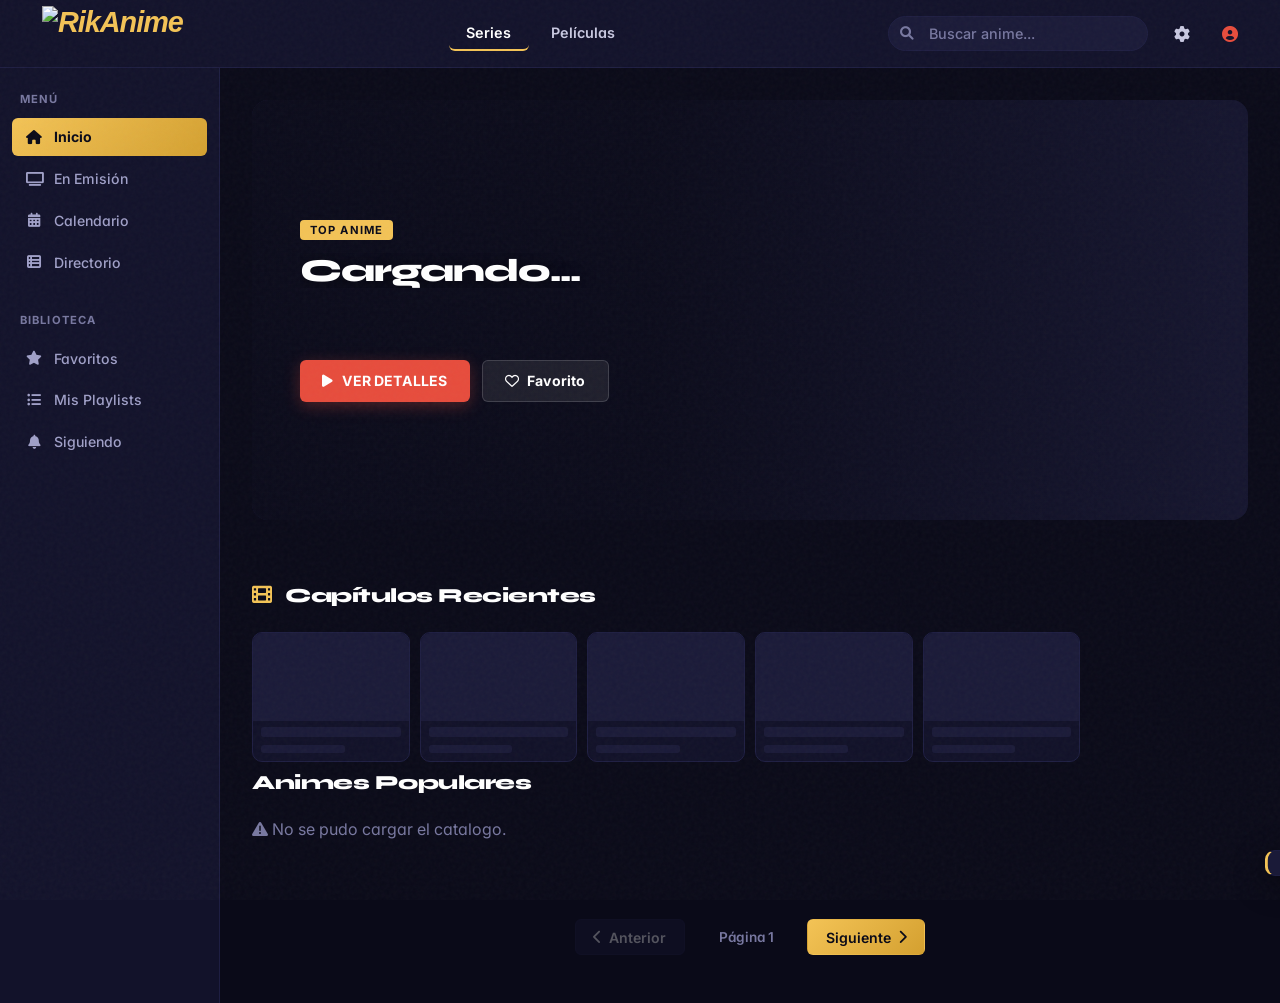
==== commit eb15fbb3: "Update index.html" ====
--- a/index.html
+++ b/index.html
@@ -4,7 +4,7 @@
     <meta charset="UTF-8" />
     <meta name="viewport" content="width=device-width, initial-scale=1.0" />
     <title>RikAnime - Ver Anime Online</title>
-    <link rel="icon" type="image/png" href="public/favicon.png" />
+    <link rel="icon" type="image/png" href="logos/favicon.png" />
     <link
       rel="stylesheet"
       href="https://cdnjs.cloudflare.com/ajax/libs/font-awesome/6.0.0/css/all.min.css"
@@ -17,11 +17,7 @@
   ═══════════════════════════════════════════ -->
     <header class="header">
       <div class="logo" id="brandLogo">
-        <img
-          src="public/RikAnime - Logo.png"
-          alt="RikAnime"
-          class="main-logo"
-        />
+        <img src="logos/RikAnime - Logo.png" alt="RikAnime" class="main-logo" />
       </div>
 
       <nav class="nav-tabs">
--- a/style.css
+++ b/style.css
@@ -294,12 +294,7 @@
   align-items: center;
   padding: 2.5rem 3rem;
 }
-.hero-content {
-  max-width: 50%;
-  display: flex;
-  flex-direction: column;
-  min-height: 0;
-}
+.hero-content { max-width: 50%; }
 
 .hero-badge {
   display: inline-block;
@@ -316,30 +311,21 @@
 
 .hero-title {
   font-family: 'Syne', sans-serif;
-  font-size: clamp(1.3rem, 2.8vw, 2.4rem);
+  font-size: 2.4rem;
   font-weight: 800;
   margin-bottom: 0.5rem;
   color: #ffffff;
-  line-height: 1.15;
-  letter-spacing: -0.5px;
+  line-height: 1.1;
+  letter-spacing: -1px;
   text-shadow: 0 2px 16px rgba(0,0,0,0.6);
-  display: -webkit-box;
-  -webkit-line-clamp: 2;
-  -webkit-box-orient: vertical;
-  overflow: hidden;
-  word-break: break-word;
-  overflow-wrap: break-word;
 }
 
 .hero-subtitle {
-  font-size: 0.9rem;
+  font-size: 1rem;
   font-weight: 600;
   color: var(--accent);
   margin-bottom: 0.75rem;
   letter-spacing: 0.01em;
-  white-space: nowrap;
-  overflow: hidden;
-  text-overflow: ellipsis;
 }
 
 .hero-description {
@@ -356,24 +342,16 @@
 
 .hero-meta {
   display: flex;
-  gap: 0.75rem;
-  align-items: center;
-  margin-bottom: 1rem;
-  font-size: 0.82rem;
+  gap: 1rem;
+  align-items: center;
+  margin-bottom: 1.5rem;
+  font-size: 0.85rem;
   color: #b3b3cc;
   font-weight: 500;
-  flex-wrap: wrap;
-  flex-shrink: 0;
 }
 .hero-meta .rating { color: var(--warning); font-weight: 700; }
 
-.hero-buttons {
-  display: flex;
-  gap: 0.75rem;
-  flex-wrap: wrap;
-  flex-shrink: 0;
-  margin-top: auto;
-}
+.hero-buttons { display: flex; gap: 0.75rem; }
 
 /* Hero dots */
 .hero-dots {
@@ -677,13 +655,10 @@
 .details-title {
   font-family: 'Syne', sans-serif;
   color: var(--accent);
-  font-size: clamp(1.2rem, 2.5vw, 2rem);
+  font-size: 2rem;
   font-weight: 800;
   letter-spacing: -0.5px;
-  line-height: 1.2;
-  word-break: break-word;
-  overflow-wrap: break-word;
-  hyphens: auto;
+  line-height: 1.15;
 }
 
 .details-meta {
@@ -1128,9 +1103,9 @@
   .content { padding: 1rem; }
 
   .hero-section { height: 300px; }
-  .hero-overlay { padding: 1.25rem 1.5rem; align-items: flex-end; padding-bottom: 2.5rem; }
-  .hero-content { max-width: 100%; display: flex; flex-direction: column; }
-  .hero-title { font-size: clamp(1.1rem, 4vw, 1.6rem); -webkit-line-clamp: 2; }
+  .hero-overlay { padding: 1.5rem; }
+  .hero-content { max-width: 100%; }
+  .hero-title { font-size: 1.6rem; }
   .hero-description { display: none; }
 
   .anime-grid { grid-template-columns: repeat(auto-fill, minmax(150px, 1fr)); gap: 1rem; }
@@ -1144,7 +1119,7 @@
 
 @media (max-width: 480px) {
   .anime-grid { grid-template-columns: repeat(2, 1fr); }
-  .hero-title { font-size: clamp(0.95rem, 3.5vw, 1.3rem); -webkit-line-clamp: 2; }
+  .hero-title { font-size: 1.3rem; }
   .hero-buttons .btn:last-child { display: none; }
 }
 /* ═══════════════════════════════════════════════════
@@ -2479,12 +2454,7 @@
   align-items: center;
   padding: 2.5rem 3rem;
 }
-.hero-content {
-  max-width: 50%;
-  display: flex;
-  flex-direction: column;
-  min-height: 0;
-}
+.hero-content { max-width: 50%; }
 
 .hero-badge {
   display: inline-block;
@@ -2501,30 +2471,21 @@
 
 .hero-title {
   font-family: 'Syne', sans-serif;
-  font-size: clamp(1.3rem, 2.8vw, 2.4rem);
+  font-size: 2.4rem;
   font-weight: 800;
   margin-bottom: 0.5rem;
   color: #ffffff;
-  line-height: 1.15;
-  letter-spacing: -0.5px;
+  line-height: 1.1;
+  letter-spacing: -1px;
   text-shadow: 0 2px 16px rgba(0,0,0,0.6);
-  display: -webkit-box;
-  -webkit-line-clamp: 2;
-  -webkit-box-orient: vertical;
-  overflow: hidden;
-  word-break: break-word;
-  overflow-wrap: break-word;
 }
 
 .hero-subtitle {
-  font-size: 0.9rem;
+  font-size: 1rem;
   font-weight: 600;
   color: var(--accent);
   margin-bottom: 0.75rem;
   letter-spacing: 0.01em;
-  white-space: nowrap;
-  overflow: hidden;
-  text-overflow: ellipsis;
 }
 
 .hero-description {
@@ -2541,24 +2502,16 @@
 
 .hero-meta {
   display: flex;
-  gap: 0.75rem;
-  align-items: center;
-  margin-bottom: 1rem;
-  font-size: 0.82rem;
+  gap: 1rem;
+  align-items: center;
+  margin-bottom: 1.5rem;
+  font-size: 0.85rem;
   color: #b3b3cc;
   font-weight: 500;
-  flex-wrap: wrap;
-  flex-shrink: 0;
 }
 .hero-meta .rating { color: var(--warning); font-weight: 700; }
 
-.hero-buttons {
-  display: flex;
-  gap: 0.75rem;
-  flex-wrap: wrap;
-  flex-shrink: 0;
-  margin-top: auto;
-}
+.hero-buttons { display: flex; gap: 0.75rem; }
 
 /* Hero dots */
 .hero-dots {
@@ -2862,13 +2815,10 @@
 .details-title {
   font-family: 'Syne', sans-serif;
   color: var(--accent);
-  font-size: clamp(1.2rem, 2.5vw, 2rem);
+  font-size: 2rem;
   font-weight: 800;
   letter-spacing: -0.5px;
-  line-height: 1.2;
-  word-break: break-word;
-  overflow-wrap: break-word;
-  hyphens: auto;
+  line-height: 1.15;
 }
 
 .details-meta {
@@ -3313,9 +3263,9 @@
   .content { padding: 1rem; }
 
   .hero-section { height: 300px; }
-  .hero-overlay { padding: 1.25rem 1.5rem; align-items: flex-end; padding-bottom: 2.5rem; }
-  .hero-content { max-width: 100%; display: flex; flex-direction: column; }
-  .hero-title { font-size: clamp(1.1rem, 4vw, 1.6rem); -webkit-line-clamp: 2; }
+  .hero-overlay { padding: 1.5rem; }
+  .hero-content { max-width: 100%; }
+  .hero-title { font-size: 1.6rem; }
   .hero-description { display: none; }
 
   .anime-grid { grid-template-columns: repeat(auto-fill, minmax(150px, 1fr)); gap: 1rem; }
@@ -3329,7 +3279,7 @@
 
 @media (max-width: 480px) {
   .anime-grid { grid-template-columns: repeat(2, 1fr); }
-  .hero-title { font-size: clamp(0.95rem, 3.5vw, 1.3rem); -webkit-line-clamp: 2; }
+  .hero-title { font-size: 1.3rem; }
   .hero-buttons .btn:last-child { display: none; }
 }
 /* ═══════════════════════════════════════════════════
@@ -4439,38 +4389,11 @@
   z-index: 25;
   backdrop-filter: blur(12px);
   animation: apcSlide 0.35s cubic-bezier(0.34,1.56,0.64,1);
-  overflow: hidden;
 }
 @keyframes apcSlide {
   from { opacity: 0; transform: translate(20px, 20px); }
   to   { opacity: 1; transform: translate(0, 0); }
 }
-
-/* Loading overlay inside the autoplay card */
-.apc-loading-overlay {
-  position: absolute;
-  inset: 0;
-  background: rgba(10,10,24,0.96);
-  display: flex;
-  flex-direction: column;
-  align-items: center;
-  justify-content: center;
-  gap: 0.6rem;
-  z-index: 5;
-  border-radius: var(--radius-md);
-  font-size: 0.75rem;
-  color: var(--text-muted);
-  font-weight: 600;
-}
-.apc-spinner {
-  width: 22px;
-  height: 22px;
-  border: 2.5px solid rgba(243,195,86,0.2);
-  border-top-color: var(--accent);
-  border-radius: 50%;
-  animation: playerSpin 0.7s linear infinite;
-}
-
 .apc-poster {
   width: 54px;
   height: 76px;
@@ -4478,22 +4401,13 @@
   border-radius: 4px;
   background: var(--bg-elevated) center/cover no-repeat;
 }
-.apc-info { flex: 1; display: flex; flex-direction: column; gap: 3px; min-width: 0; }
+.apc-info { flex: 1; display: flex; flex-direction: column; gap: 3px; }
 .apc-label { font-size: 0.62rem; font-weight: 700; color: var(--accent); text-transform: uppercase; letter-spacing: 0.08em; }
-.apc-title {
-  font-size: 0.82rem;
-  font-weight: 700;
-  color: var(--text-primary);
-  line-height: 1.3;
-  display: -webkit-box;
-  -webkit-line-clamp: 2;
-  -webkit-box-orient: vertical;
-  overflow: hidden;
-}
+.apc-title { font-size: 0.82rem; font-weight: 700; color: var(--text-primary); line-height: 1.3; }
 .apc-ep    { font-size: 0.72rem; color: var(--text-muted); }
 .apc-bar   { height: 3px; background: var(--border); border-radius: 2px; margin: 4px 0; overflow: hidden; }
 .apc-bar-fill { height: 100%; background: var(--accent); width: 0%; transition: width 0.9s linear; border-radius: 2px; }
-.apc-actions { display: flex; gap: 0.4rem; margin-top: 4px; align-items: center; }
+.apc-actions { display: flex; gap: 0.4rem; margin-top: 4px; }
 .apc-play {
   flex: 1;
   background: var(--accent);
@@ -4508,24 +4422,6 @@
   touch-action: manipulation;
   white-space: nowrap;
 }
-/* Pause button for countdown */
-.apc-pause {
-  width: 26px;
-  height: 26px;
-  flex-shrink: 0;
-  background: rgba(255,255,255,0.07);
-  border: 1px solid var(--border);
-  border-radius: 4px;
-  color: var(--text-muted);
-  font-size: 0.72rem;
-  display: flex;
-  align-items: center;
-  justify-content: center;
-  cursor: pointer;
-  touch-action: manipulation;
-  transition: background 0.18s, color 0.18s, border-color 0.18s;
-}
-.apc-pause:hover { background: var(--bg-elevated); color: var(--accent); border-color: var(--accent); }
 .apc-cancel {
   background: none;
   border: 1px solid var(--border);
@@ -4540,7 +4436,7 @@
 .apc-cancel:hover { color: var(--text-primary); border-color: var(--text-muted); }
 
 @media (max-width: 480px) {
-  .autoplay-card { width: calc(100% - 2rem); right: 1rem; bottom: 1rem; }
+  .autoplay-card { width: calc(100% - 2rem); right: 1rem; bottom: 4rem; }
 }
 /* ═══════════════════════════════════════════════════
    SISTEMA DE LIKES LOCALES — Botón corazón
@@ -4898,251 +4794,472 @@
   .like-heart-btn { width: 28px; height: 28px; font-size: 0.82rem; }
 }
 /* ═══════════════════════════════════════════════════
-   FIX TÍTULOS LARGOS — Hero Banner + Details View
+   [NUEVO] CAPÍTULOS RECIENTES
    ═══════════════════════════════════════════════════ */
 
-/* Hero banner: prevent title from expanding card height past buttons */
-.hero-overlay {
+.recent-eps-section {
+  margin-bottom: 0.5rem;
+}
+
+.recent-eps-grid {
+  display: grid;
+  grid-template-columns: repeat(auto-fill, minmax(150px, 1fr));
+  gap: 10px;
+}
+
+.rec-ep-card {
+  background: var(--bg-card);
+  border: 1px solid var(--border);
+  border-radius: var(--radius-md);
   overflow: hidden;
-}
-.hero-content {
+  cursor: pointer;
+  transition: transform 0.2s, box-shadow 0.2s, border-color 0.2s;
   display: flex;
   flex-direction: column;
+  min-width: 0;
+}
+.rec-ep-card:hover {
+  transform: translateY(-4px);
+  box-shadow: 0 8px 24px rgba(243,195,86,0.18);
+  border-color: var(--accent);
+}
+.rec-ep-card.skeleton { pointer-events: none; }
+.rec-ep-card.skeleton .rec-ep-thumb {
+  background: var(--bg-elevated) !important;
+  animation: shimmer 1.4s infinite;
+}
+.rec-ep-card.skeleton .rec-ep-title-skel {
+  height: 10px;
+  background: var(--bg-elevated);
+  border-radius: 3px;
+  margin-bottom: 6px;
+  animation: shimmer 1.4s infinite;
+}
+.rec-ep-card.skeleton .rec-ep-sub-skel {
+  height: 8px;
+  width: 60%;
+  background: var(--bg-elevated);
+  border-radius: 3px;
+  animation: shimmer 1.4s infinite;
+}
+@keyframes shimmer {
+  0%   { opacity: 0.5; }
+  50%  { opacity: 1; }
+  100% { opacity: 0.5; }
+}
+
+.rec-ep-thumb {
+  position: relative;
+  width: 100%;
+  aspect-ratio: 16/9;
+  background: var(--bg-elevated) center/cover no-repeat;
   overflow: hidden;
-}
-.hero-description {
-  flex-shrink: 1;
-}
-.hero-buttons {
   flex-shrink: 0;
-  margin-top: auto;
-}
-
-/* Details view: title always wraps cleanly */
+}
+.rec-ep-play-overlay {
+  position: absolute;
+  inset: 0;
+  display: flex;
+  align-items: center;
+  justify-content: center;
+  background: rgba(10,10,24,0);
+  transition: background 0.2s;
+}
+.rec-ep-card:hover .rec-ep-play-overlay {
+  background: rgba(10,10,24,0.55);
+}
+.rec-ep-play-overlay i {
+  font-size: 1.4rem;
+  color: var(--accent);
+  opacity: 0;
+  transition: opacity 0.2s;
+  text-shadow: 0 2px 8px #000;
+}
+.rec-ep-card:hover .rec-ep-play-overlay i { opacity: 1; }
+.rec-ep-badge {
+  position: absolute;
+  top: 5px;
+  left: 5px;
+  background: var(--accent);
+  color: #0a0a18;
+  font-size: 0.6rem;
+  font-weight: 700;
+  padding: 2px 6px;
+  border-radius: 4px;
+  letter-spacing: 0.04em;
+}
+.rec-ep-info {
+  padding: 6px 8px 8px;
+  display: flex;
+  flex-direction: column;
+  gap: 2px;
+  flex: 1;
+  min-width: 0;
+}
+.rec-ep-title {
+  font-size: 0.78rem;
+  font-weight: 700;
+  color: var(--text-primary);
+  white-space: nowrap;
+  overflow: hidden;
+  text-overflow: ellipsis;
+  max-width: 100%;
+}
+.rec-ep-sub {
+  font-size: 0.68rem;
+  color: var(--text-muted);
+  white-space: nowrap;
+  overflow: hidden;
+  text-overflow: ellipsis;
+  max-width: 100%;
+}
+
+@media (max-width: 768px) {
+  .recent-eps-grid {
+    grid-template-columns: repeat(auto-fill, minmax(130px, 1fr));
+    gap: 8px;
+  }
+}
+@media (max-width: 480px) {
+  .recent-eps-grid {
+    grid-template-columns: repeat(2, 1fr);
+    gap: 8px;
+  }
+}
+
+/* ═══════════════════════════════════════════════════
+   [NUEVO] MODO CINE
+   ═══════════════════════════════════════════════════ */
+
+/* ── Botón Modo Cine — en la barra de nav de episodios ──
+   Aparece junto a los botones Anterior/Siguiente, siempre visible */
+.cinema-mode-btn {
+  margin-left: auto;       /* empuja el botón al extremo derecho de la barra */
+  height: 36px;
+  padding: 0 14px;
+  display: inline-flex;
+  align-items: center;
+  gap: 0.45rem;
+  background: var(--bg-elevated);
+  border: 1.5px solid var(--border);
+  border-radius: var(--radius-sm);
+  color: var(--text-secondary);
+  font-size: 0.8rem;
+  font-family: 'Inter', system-ui, sans-serif;
+  font-weight: 600;
+  cursor: pointer;
+  transition: background 0.18s, color 0.18s, border-color 0.18s, box-shadow 0.18s;
+  white-space: nowrap;
+  flex-shrink: 0;
+}
+.cinema-mode-btn::after {
+  content: "Modo Cine";
+  font-size: 0.78rem;
+}
+.cinema-mode-btn:hover {
+  background: rgba(243,195,86,0.12);
+  color: var(--accent);
+  border-color: var(--accent);
+  box-shadow: 0 0 10px rgba(243,195,86,0.2);
+}
+.cinema-mode-btn.active {
+  background: rgba(243,195,86,0.18);
+  color: var(--accent);
+  border-color: var(--accent);
+  box-shadow: 0 0 12px rgba(243,195,86,0.3);
+}
+.cinema-mode-btn.active::after { content: "Salir del Modo Cine"; }
+
+@media (max-width: 768px) {
+  .cinema-mode-btn {
+    height: 32px;
+    padding: 0 10px;
+    font-size: 0.72rem;
+  }
+  .cinema-mode-btn::after { content: "Cine"; }
+  .cinema-mode-btn.active::after { content: "Salir"; }
+}
+@media (max-width: 480px) {
+  /* Only show icon on very small screens */
+  .cinema-mode-btn::after { content: ""; }
+  .cinema-mode-btn.active::after { content: ""; }
+  .cinema-mode-btn { padding: 0 10px; }
+}
+
+/* Capa oscura que cubre todo excepto el video */
+.cinema-overlay {
+  display: none;
+  position: fixed;
+  inset: 0;
+  background: rgba(0, 0, 0, 0.88);
+  z-index: 400;
+  opacity: 0;
+  transition: opacity 0.3s ease;
+  cursor: pointer;
+}
+.cinema-overlay.active {
+  display: block;
+  opacity: 1;
+}
+
+/* Modo cine activo: elevar el player-video-wrap por encima de la capa */
+body.cinema-mode .player-video-wrap {
+  position: relative;
+  z-index: 500 !important;
+  box-shadow: 0 0 80px rgba(243,195,86,0.15), 0 0 0 2px rgba(243,195,86,0.25);
+  border-radius: 8px;
+  overflow: hidden;
+}
+
+/* En modo cine móvil: centrar el video */
+@media (max-width: 768px) {
+  .cinema-mode-btn { top: 0.4rem; left: 0.4rem; width: 28px; height: 28px; font-size: 0.72rem; }
+  body.cinema-mode .player-video-wrap { border-radius: 4px; }
+}
+
+/* ═══════════════════════════════════════════════════
+   [NUEVO] SUBTÍTULO DE TÍTULO EN FICHA DE ANIME
+   ═══════════════════════════════════════════════════ */
+
+.details-alt-title {
+  font-size: 0.9rem;
+  font-weight: 500;
+  color: var(--text-muted);
+  margin-top: 0.25rem;
+  margin-bottom: 0.25rem;
+  letter-spacing: 0.01em;
+  font-style: italic;
+  word-break: break-word;
+  overflow-wrap: break-word;
+  display: none; /* shown by JS when alt title exists */
+}
+
+/* ═══════════════════════════════════════════════════
+   [FIX] TÍTULOS LARGOS EN MÓVIL — Correcciones globales
+   ═══════════════════════════════════════════════════ */
+
+/* Tarjetas de anime: siempre truncar el título */
+.anime-title {
+  white-space: nowrap;
+  overflow: hidden;
+  text-overflow: ellipsis;
+  max-width: 100%;
+  word-break: normal;
+}
+
+/* Details view: título principal nunca se sale */
 .details-title {
   word-break: break-word;
   overflow-wrap: break-word;
   hyphens: auto;
   max-width: 100%;
-}
-
+  font-size: clamp(1.1rem, 3vw, 2rem);
+  line-height: 1.25;
+}
+
+/* Details header en móvil */
 @media (max-width: 768px) {
-  /* Hero: align content to bottom so buttons are always visible */
-  .hero-overlay {
-    align-items: flex-end !important;
-    padding-bottom: 2.5rem !important;
+  .details-header {
+    flex-direction: column;
+    align-items: center;
+    text-align: center;
   }
-  .hero-content {
-    max-width: 100% !important;
+  .details-poster {
+    width: 140px !important;
+    height: 200px !important;
+    flex-shrink: 0;
+    margin-bottom: 1rem;
+  }
+  .details-info {
     width: 100%;
+    min-width: 0;
   }
-  .hero-description {
-    display: none !important;
-  }
-  .hero-subtitle {
-    display: none;
-  }
-  .hero-meta {
-    margin-bottom: 0.6rem !important;
-  }
-  .hero-buttons {
-    margin-top: 0 !important;
-  }
-
-  /* Details title on mobile */
   .details-title {
     font-size: clamp(1rem, 4vw, 1.5rem) !important;
     text-align: center;
-    line-height: 1.25;
   }
-  
-  /* Player title row — wrap on mobile */
-  .player-title-row {
+  .details-alt-title {
+    text-align: center;
+  }
+  .details-meta {
+    justify-content: center;
+  }
+  /* Buttons wrap on mobile */
+  .details-info > div[style*="display: flex"] {
+    justify-content: center;
+  }
+}
+
+/* Hero banner: títulos muy largos */
+.hero-title {
+  display: -webkit-box !important;
+  -webkit-line-clamp: 2 !important;
+  -webkit-box-orient: vertical !important;
+  overflow: hidden !important;
+  word-break: break-word;
+  overflow-wrap: break-word;
+  font-size: clamp(1.2rem, 2.5vw, 2.4rem) !important;
+}
+.hero-subtitle {
+  white-space: nowrap;
+  overflow: hidden;
+  text-overflow: ellipsis;
+  max-width: 100%;
+}
+
+/* Episode card title */
+.ep-card-title {
+  white-space: nowrap;
+  overflow: hidden;
+  text-overflow: ellipsis;
+  max-width: 100%;
+}
+
+/* Player title */
+.player-anime-title {
+  word-break: break-word;
+  overflow-wrap: break-word;
+  font-size: clamp(0.95rem, 2.5vw, 1.3rem) !important;
+  max-width: 100%;
+  display: -webkit-box;
+  -webkit-line-clamp: 2;
+  -webkit-box-orient: vertical;
+  overflow: hidden;
+}
+
+/* Calendar show title */
+.calendar-show-title {
+  white-space: nowrap;
+  overflow: hidden;
+  text-overflow: ellipsis;
+  max-width: 100%;
+  font-size: 0.83rem;
+}
+
+/* Sidebar airing items */
+.airing-title {
+  flex: 1;
+  min-width: 0;
+  white-space: nowrap;
+  overflow: hidden;
+  text-overflow: ellipsis;
+}
+
+/* Main container overflow safety */
+@media (max-width: 768px) {
+  .main-container {
+    overflow-x: hidden;
+  }
+  .content {
+    min-width: 0;
+    overflow-x: hidden;
+    padding: 1rem !important;
+  }
+  /* Recent episodes in mobile */
+  .rec-ep-title { font-size: 0.72rem; }
+  .rec-ep-sub   { font-size: 0.65rem; }
+  /* Anime grid cards don't overflow */
+  .anime-card {
+    min-width: 0;
+    max-width: 100%;
+  }
+  .anime-grid {
+    grid-template-columns: repeat(auto-fill, minmax(130px, 1fr)) !important;
+  }
+  /* Details meta items wrap */
+  .details-meta {
+    flex-wrap: wrap;
+    justify-content: center;
+    gap: 0.4rem !important;
+  }
+  .details-meta-item {
+    font-size: 0.76rem !important;
+    padding: 2px 7px !important;
+  }
+  /* Player sidebar */
+  .player-layout {
     flex-direction: column;
-    gap: 0.5rem;
   }
-  .player-anime-title {
-    font-size: clamp(0.95rem, 3.5vw, 1.1rem) !important;
-    word-break: break-word;
-    overflow-wrap: break-word;
+  /* Genre filter wraps cleanly */
+  .genre-filter-row {
+    overflow-x: auto;
+    -webkit-overflow-scrolling: touch;
+    padding-bottom: 4px;
+    scrollbar-width: none;
   }
+  .genre-filter-row::-webkit-scrollbar { display: none; }
 }
 
 @media (max-width: 480px) {
-  .hero-section {
-    height: 260px !important;
-  }
   .hero-title {
     font-size: clamp(0.9rem, 4vw, 1.2rem) !important;
-    -webkit-line-clamp: 2 !important;
   }
-  .hero-meta {
-    font-size: 0.75rem !important;
-    gap: 0.4rem !important;
+  .anime-grid {
+    grid-template-columns: repeat(2, 1fr) !important;
   }
-  .hero-buttons {
-    gap: 0.5rem !important;
+  /* Breadcrumb truncation */
+  .player-breadcrumb {
+    max-width: calc(100vw - 120px);
+    overflow: hidden;
   }
-  .hero-buttons .btn {
-    padding: 0.5rem 0.9rem !important;
-    font-size: 0.8rem !important;
+  #playerBreadcrumbAnime {
+    max-width: 120px;
+    white-space: nowrap;
+    overflow: hidden;
+    text-overflow: ellipsis;
+    display: inline-block;
+    vertical-align: middle;
   }
-  /* Show only primary button on very small screens */
-  .hero-buttons .btn:last-child {
-    display: none !important;
+}
+
+/* ─── Recent Episodes: hoy + live dot ─── */
+.rec-ep-card--today {
+  border-color: rgba(243,195,86,0.45);
+  box-shadow: 0 0 0 1px rgba(243,195,86,0.2);
+}
+.rec-ep-live-dot {
+  position: absolute;
+  top: 6px;
+  right: 6px;
+  width: 8px;
+  height: 8px;
+  background: #ff4444;
+  border-radius: 50%;
+  border: 1.5px solid rgba(255,255,255,0.8);
+  animation: livePulse 1.5s ease-in-out infinite;
+}
+@keyframes livePulse {
+  0%, 100% { transform: scale(1); opacity: 1; }
+  50%       { transform: scale(1.35); opacity: 0.7; }
+}
+.rec-ep-today {
+  display: inline-block;
+  background: var(--accent);
+  color: #0a0a18;
+  font-size: 0.6rem;
+  font-weight: 800;
+  padding: 1px 5px;
+  border-radius: 3px;
+  vertical-align: middle;
+  margin-right: 3px;
+  letter-spacing: 0.05em;
+}
+
+/* Ensure player-ep-nav is flex so margin-left:auto works on cinema btn */
+.player-ep-nav {
+  display: flex !important;
+  align-items: center;
+}
+
+.main-logo {
+  height: 40px;
+  width: auto;
+  object-fit: contain;
+  display: block;
+}
+
+@media (min-width: 768px) {
+  .main-logo {
+    height: 55px;
   }
 }
-
-/* ═══════════════════════════════════════════════════
-   SEEK OVERLAY — Feedback visual adelantar/retroceder
-   ═══════════════════════════════════════════════════ */
-
-/* Zonas táctiles invisibles: izquierda y derecha del video */
-.seek-feedback {
-  position: absolute;
-  top: 0;
-  width: 35%;
-  height: 100%;
-  display: flex;
-  flex-direction: column;
-  align-items: center;
-  justify-content: center;
-  gap: 6px;
-  pointer-events: none;
-  z-index: 30;
-  opacity: 0;
-  transition: opacity 0.15s ease;
-  border-radius: 0;
-}
-
-.seek-feedback--left  { left: 0;  border-radius: 0 50% 50% 0; }
-.seek-feedback--right { right: 0; border-radius: 50% 0 0 50%; }
-
-.seek-feedback--active {
-  opacity: 1;
-  animation: seekPulse 0.65s cubic-bezier(0.22, 1, 0.36, 1) forwards;
-}
-
-@keyframes seekPulse {
-  0%   { opacity: 0; transform: scale(0.85); }
-  20%  { opacity: 1; transform: scale(1); }
-  70%  { opacity: 1; transform: scale(1); }
-  100% { opacity: 0; transform: scale(1.05); }
-}
-
-/* Fondo ripple semitransparente */
-.seek-feedback::before {
-  content: '';
-  position: absolute;
-  inset: 0;
-  background: rgba(243, 195, 86, 0.12);
-  border-radius: inherit;
-}
-
-.seek-feedback i {
-  font-size: 1.6rem;
-  color: #ffffff;
-  text-shadow: 0 0 12px rgba(0,0,0,0.8);
-  position: relative;
-  z-index: 1;
-}
-
-.seek-feedback span {
-  font-family: 'Inter', system-ui, sans-serif;
-  font-size: 0.85rem;
-  font-weight: 700;
-  color: #ffffff;
-  text-shadow: 0 0 8px rgba(0,0,0,0.9);
-  position: relative;
-  z-index: 1;
-  letter-spacing: 0.02em;
-}
-
-/* Indicador de toque (guía visual en móvil — solo al inicio) */
-.seek-hint {
-  position: absolute;
-  bottom: 0.75rem;
-  left: 50%;
-  transform: translateX(-50%);
-  background: rgba(10,10,24,0.7);
-  border: 1px solid rgba(255,255,255,0.12);
-  border-radius: 20px;
-  padding: 4px 14px;
-  font-family: 'Inter', system-ui, sans-serif;
-  font-size: 0.72rem;
-  font-weight: 600;
-  color: rgba(255,255,255,0.65);
-  pointer-events: none;
-  z-index: 20;
-  backdrop-filter: blur(6px);
-  white-space: nowrap;
-  animation: seekHintFade 3.5s ease forwards;
-}
-@keyframes seekHintFade {
-  0%   { opacity: 0; }
-  10%  { opacity: 1; }
-  70%  { opacity: 1; }
-  100% { opacity: 0; }
-}
-
-/* Teclado shortcuts tooltip (PC, aparece al hover del video) */
-.seek-kb-hint {
-  position: absolute;
-  top: 0.75rem;
-  right: 0.75rem;
-  background: rgba(10,10,24,0.75);
-  border: 1px solid rgba(255,255,255,0.1);
-  border-radius: var(--radius-sm);
-  padding: 6px 10px;
-  font-family: 'Inter', system-ui, sans-serif;
-  font-size: 0.7rem;
-  font-weight: 500;
-  color: rgba(255,255,255,0.6);
-  pointer-events: none;
-  z-index: 20;
-  backdrop-filter: blur(6px);
-  display: flex;
-  flex-direction: column;
-  gap: 2px;
-  opacity: 0;
-  transition: opacity 0.25s ease;
-}
-.seek-kb-hint kbd {
-  display: inline-block;
-  background: rgba(255,255,255,0.12);
-  border: 1px solid rgba(255,255,255,0.18);
-  border-radius: 3px;
-  padding: 0 5px;
-  font-size: 0.68rem;
-  font-family: inherit;
-  font-weight: 700;
-  color: #fff;
-}
-.player-video-wrap:hover .seek-kb-hint {
-  opacity: 1;
-}
-
-/* En móvil, ocultar el hint de teclado */
-@media (max-width: 768px) {
-  .seek-kb-hint { display: none !important; }
-  .seek-feedback i    { font-size: 2rem; }
-  .seek-feedback span { font-size: 0.9rem; }
-}
-
-/* ═══════════════════════════════════════════════════
-   TOUCH SEEK OVERLAY — Capa sobre iframe en móvil
-   ═══════════════════════════════════════════════════ */
-#touchSeekOverlay {
-  /* Posición y z-index ya definidos por JS inline */
-  /* Solo aseguramos que no bloquee la interacción cuando no sea necesario */
-  -webkit-tap-highlight-color: transparent;
-  user-select: none;
-  -webkit-user-select: none;
-}
-
-/* En desktop nunca mostrar el overlay táctil */
-@media (hover: hover) and (pointer: fine) {
-  #touchSeekOverlay {
-    display: none !important;
-  }
-}
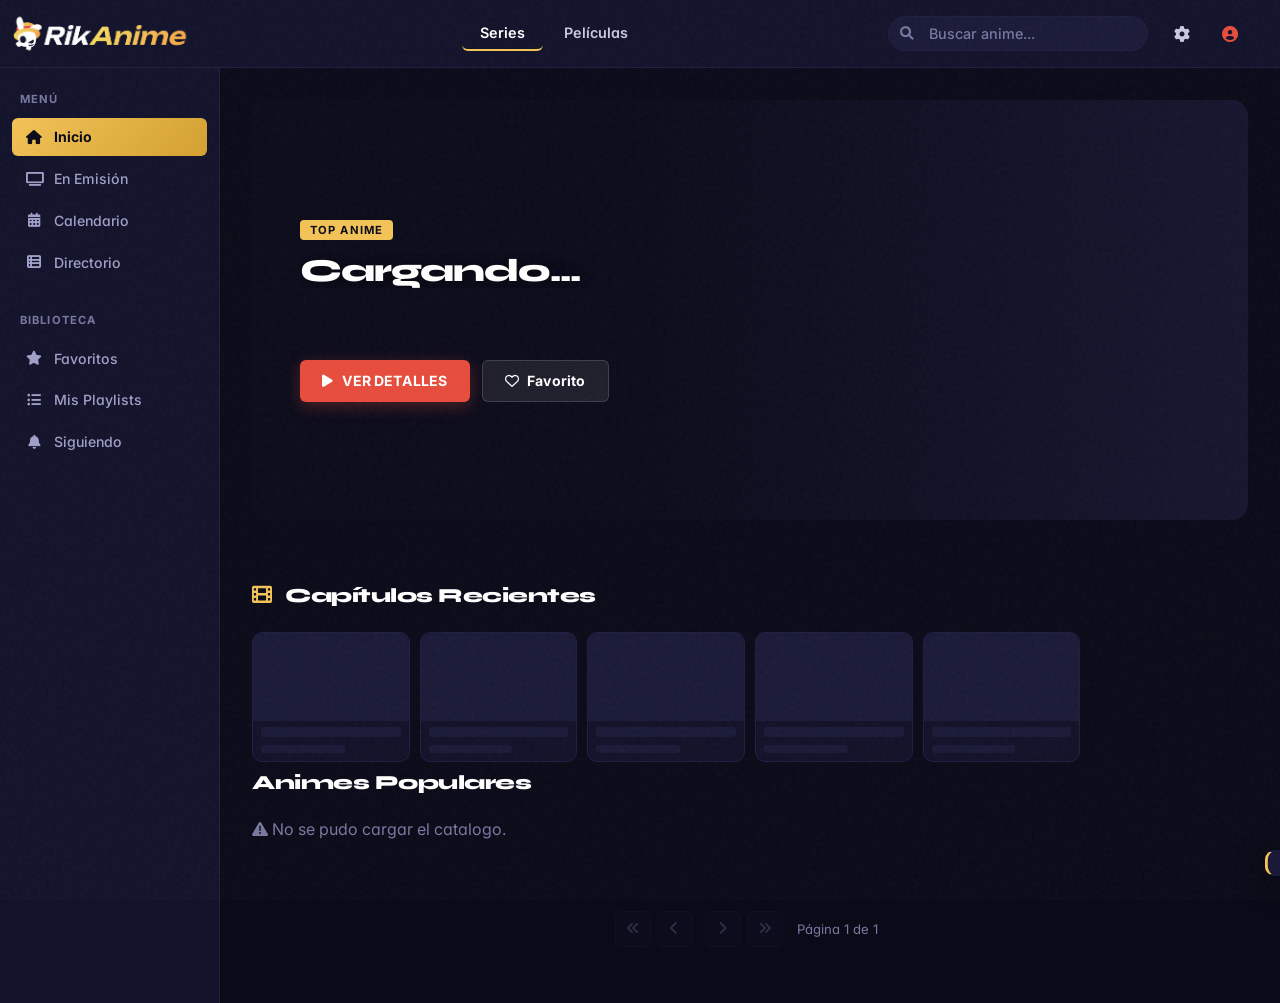
==== commit d84803b2: "Update index.html" ====
--- a/index.html
+++ b/index.html
@@ -14,7 +14,7 @@
   <body>
     <!-- ═══════════════════════════════════════════
        HEADER
-  ═══════════════════════════════════════════ -->
+    ═══════════════════════════════════════════ -->
     <header class="header">
       <div class="logo" id="brandLogo">
         <img src="logos/RikAnime - Logo.png" alt="RikAnime" class="main-logo" />
@@ -56,7 +56,7 @@
 
     <!-- ═══════════════════════════════════════════
        LAYOUT PRINCIPAL
-  ═══════════════════════════════════════════ -->
+    ═══════════════════════════════════════════ -->
     <div class="main-container">
       <!-- SIDEBAR LEFT -->
       <aside class="sidebar">
@@ -75,7 +75,6 @@
             ><i class="fas fa-th-list"></i> Directorio</a
           >
         </div>
-        <!-- DESPUÉS -->
         <div class="sidebar-section">
           <h3 class="sidebar-title">Biblioteca</h3>
           <a href="#" class="sidebar-item" id="sideFavorites">
@@ -100,11 +99,12 @@
         </div>
       </aside>
 
-      <!-- VISTA: HOME -->
+      <!-- ═══════════════════════════════════════════
+         VISTA: HOME
+      ═══════════════════════════════════════════ -->
       <main class="content" id="homeView">
         <!-- Hero Banner Dinámico -->
         <div class="hero-section" id="heroBanner">
-          <!-- Los slides se generan por JS -->
           <div class="hero-overlay">
             <div class="hero-content" id="heroContent">
               <span class="hero-badge" id="heroBadge">TOP ANIME</span>
@@ -129,10 +129,10 @@
           <div class="hero-dots" id="heroDots"></div>
         </div>
 
-        <!-- ── Fila de Géneros Interactiva ──────────────────────── -->
+        <!-- Fila de Géneros Interactiva -->
         <div class="genre-filter-row" id="genreFilterRowHome"></div>
 
-        <!-- ── CAPÍTULOS RECIENTES ─────────────────────────────────── -->
+        <!-- Capítulos Recientes -->
         <section class="section recent-eps-section" id="recentEpsSection">
           <div class="section-header">
             <h2 class="section-title">
@@ -148,7 +148,6 @@
             ></span>
           </div>
           <div class="recent-eps-grid" id="recentEpsGrid">
-            <!-- skeletons -->
             <div class="rec-ep-card skeleton">
               <div class="rec-ep-thumb"></div>
               <div class="rec-ep-info">
@@ -187,7 +186,7 @@
           </div>
         </section>
 
-        <!-- ── PREMIUM: Episodios Nuevos de Hoy (Following) ─────── -->
+        <!-- Episodios Nuevos de Hoy (Following) -->
         <section
           id="followingTodaySection"
           style="display: none; margin-bottom: 0.5rem"
@@ -207,7 +206,7 @@
           <div class="anime-grid" id="followingTodayGrid"></div>
         </section>
 
-        <!-- ── PREMIUM: Continuar Viendo ────────────────────────── -->
+        <!-- Continuar Viendo -->
         <section
           id="continueWatchingSection"
           style="display: none; margin-bottom: 0.5rem"
@@ -227,7 +226,7 @@
           ></div>
         </section>
 
-        <!-- ── LIKES LOCALES (sin cuenta) ───────────────────────── -->
+        <!-- Likes Locales -->
         <section
           id="localLikesSection"
           style="display: none; margin-bottom: 0.5rem"
@@ -257,7 +256,6 @@
             ></span>
           </div>
           <div class="anime-grid" id="animeGrid">
-            <!-- Skeletons de carga -->
             <div class="anime-card skeleton">
               <div class="anime-poster"></div>
               <div class="anime-info">
@@ -345,66 +343,72 @@
           </div>
         </section>
 
-        <!-- ── PAGINACIÓN DEL CATÁLOGO ── -->
-        <div class="catalog-pagination" id="catalogPagination">
-          <button
-            class="pag-btn"
-            id="btnCatalogPrev"
-            onclick="catalogPrev()"
-            disabled
-          >
-            <i class="fas fa-chevron-left"></i> Anterior
+        <!-- Paginación profesional del catálogo -->
+        <div class="pagination-wrap" id="catalogPaginationWrap">
+          <button class="pg-icon-btn" id="btnCatalogFirst" disabled>
+            <i class="fas fa-angle-double-left"></i>
           </button>
-          <span class="pag-info" id="paginationInfo">Página 1</span>
-          <button
-            class="pag-btn pag-btn-next"
-            id="btnCatalogNext"
-            onclick="catalogNext()"
-          >
-            Siguiente <i class="fas fa-chevron-right"></i>
+          <button class="pg-icon-btn" id="btnCatalogPrev" disabled>
+            <i class="fas fa-chevron-left"></i>
           </button>
+          <div id="catalogPaginationNums" class="pg-nums"></div>
+          <button class="pg-icon-btn" id="btnCatalogNext" disabled>
+            <i class="fas fa-chevron-right"></i>
+          </button>
+          <button class="pg-icon-btn" id="btnCatalogLast" disabled>
+            <i class="fas fa-angle-double-right"></i>
+          </button>
+          <span class="pg-info" id="paginationInfo">Página 1 de 1</span>
         </div>
       </main>
 
-      <!-- VISTA: EN EMISIÓN -->
+      <!-- ═══════════════════════════════════════════
+         VISTA: EN EMISIÓN
+      ═══════════════════════════════════════════ -->
       <main class="content" id="airingView" style="display: none">
         <div class="section-header" style="margin-bottom: 1.5rem">
           <h2 class="section-title">
             <i
               class="fas fa-satellite-dish"
               style="color: var(--accent); margin-right: 0.5rem"
-            ></i
-            >En Emisión
+            ></i>
+            En Emisión
           </h2>
           <span id="airingStatus" class="status-indicator">Cargando...</span>
         </div>
         <div class="anime-grid" id="airingGrid"></div>
       </main>
 
-      <!-- VISTA: CALENDARIO -->
+      <!-- ═══════════════════════════════════════════
+         VISTA: CALENDARIO
+      ═══════════════════════════════════════════ -->
       <main class="content" id="calendarView" style="display: none">
         <div class="section-header" style="margin-bottom: 1.5rem">
           <h2 class="section-title">
             <i
               class="fas fa-calendar-alt"
               style="color: var(--accent); margin-right: 0.5rem"
-            ></i
-            >Calendario Semanal 2026
+            ></i>
+            Calendario Semanal 2026
           </h2>
           <span id="calendarStatus" class="status-indicator">Cargando...</span>
         </div>
+        <!-- Barra de navegación de días (NUEVO) -->
+        <div class="cal-day-nav" id="calendarDayNav"></div>
         <div class="calendar-grid" id="calendarGrid"></div>
       </main>
 
-      <!-- VISTA: FAVORITOS -->
+      <!-- ═══════════════════════════════════════════
+         VISTA: FAVORITOS
+      ═══════════════════════════════════════════ -->
       <main class="content" id="favoritesView" style="display: none">
         <div class="section-header" style="margin-bottom: 1.5rem">
           <h2 class="section-title">
             <i
               class="fas fa-star"
               style="color: var(--warning); margin-right: 0.5rem"
-            ></i
-            >Mis Favoritos
+            ></i>
+            Mis Favoritos
           </h2>
         </div>
         <div class="fav-grid" id="favGrid">
@@ -418,9 +422,10 @@
         </div>
       </main>
 
-      <!-- VISTA: PLAYLISTS -->
+      <!-- ═══════════════════════════════════════════
+         VISTA: PLAYLISTS
+      ═══════════════════════════════════════════ -->
       <main class="content" id="playlistsView" style="display: none">
-        <!-- Cabecera de la vista (cambia entre índice y contenido de lista) -->
         <div id="plv-index">
           <div class="section-header" style="margin-bottom: 1.5rem">
             <h2 class="section-title">
@@ -438,11 +443,7 @@
               <i class="fas fa-plus"></i> Nueva playlist
             </button>
           </div>
-          <!-- Formulario inline para crear playlist nueva -->
-          <div
-            id="plvCreateForm"
-            style="display: none; margin-bottom: 1.25rem; display: none"
-          >
+          <div id="plvCreateForm" style="display: none; margin-bottom: 1.25rem">
             <div style="display: flex; gap: 0.5rem; max-width: 380px">
               <input
                 type="text"
@@ -470,8 +471,6 @@
           </div>
           <div class="plv-grid" id="plvGrid"></div>
         </div>
-
-        <!-- Sub-vista: contenido de una playlist seleccionada -->
         <div id="plv-detail" style="display: none">
           <div class="section-header" style="margin-bottom: 1.25rem">
             <button
@@ -495,7 +494,77 @@
         </div>
       </main>
 
-      <!-- VISTA: DETALLES -->
+      <!-- ═══════════════════════════════════════════
+         VISTA: PÁGINA DE SECCIÓN (Géneros, Temporada, "Ver Todo")
+      ═══════════════════════════════════════════ -->
+      <main class="content" id="sectionPageView" style="display: none">
+        <div class="section-page-header">
+          <div
+            style="
+              display: flex;
+              align-items: center;
+              gap: 1rem;
+              flex-wrap: wrap;
+            "
+          >
+            <button
+              class="btn btn-secondary"
+              id="sectionPageBackBtn"
+              style="font-size: 0.8rem; padding: 0.35rem 0.85rem"
+            >
+              <i class="fas fa-arrow-left"></i> Volver al Inicio
+            </button>
+            <div>
+              <h1
+                class="section-page-title"
+                id="sectionPageTitle"
+                style="margin-bottom: 0.25rem"
+              >
+                Título
+              </h1>
+              <p class="section-page-sub" id="sectionPageSubtitle">
+                Cargando...
+              </p>
+            </div>
+          </div>
+        </div>
+        <div class="anime-grid" id="sectionPageGrid">
+          <p
+            style="
+              color: var(--accent);
+              grid-column: 1/-1;
+              text-align: center;
+              padding: 3rem;
+            "
+          >
+            <i class="fas fa-spinner fa-spin"></i> Cargando...
+          </p>
+        </div>
+        <div
+          class="pagination-wrap"
+          id="sectionPaginationWrap"
+          style="display: none"
+        >
+          <button class="pg-icon-btn" id="sectionPageFirst" disabled>
+            <i class="fas fa-angle-double-left"></i>
+          </button>
+          <button class="pg-icon-btn" id="sectionPagePrev" disabled>
+            <i class="fas fa-chevron-left"></i>
+          </button>
+          <div id="sectionPaginationNums" class="pg-nums"></div>
+          <button class="pg-icon-btn" id="sectionPageNext" disabled>
+            <i class="fas fa-chevron-right"></i>
+          </button>
+          <button class="pg-icon-btn" id="sectionPageLast" disabled>
+            <i class="fas fa-angle-double-right"></i>
+          </button>
+          <span class="pg-info" id="sectionPaginationInfo">Página 1 de 1</span>
+        </div>
+      </main>
+
+      <!-- ═══════════════════════════════════════════
+         VISTA: DETALLES
+      ═══════════════════════════════════════════ -->
       <main class="content" id="detailsView" style="display: none">
         <button
           class="btn btn-secondary"
@@ -535,10 +604,10 @@
                 "
               ></div>
 
-              <!-- Sección de temporadas relacionadas (precuela / secuela) — se rellena por JS -->
+              <!-- Temporadas relacionadas -->
               <div id="relacionesContainer" style="display: none"></div>
 
-              <!-- ── PERSONAJES ─────────────────────────────────── -->
+              <!-- Personajes -->
               <div
                 id="characterCarouselSection"
                 style="
@@ -608,9 +677,9 @@
               <h2 class="section-title" style="margin-bottom: 0">
                 Opciones de Idioma
               </h2>
-              <span id="statusIndicator" class="status-indicator">
-                <i class="fas fa-satellite-dish"></i> Sincronizando...
-              </span>
+              <span id="statusIndicator" class="status-indicator"
+                ><i class="fas fa-satellite-dish"></i> Sincronizando...</span
+              >
             </div>
 
             <div class="lang-selector">
@@ -648,14 +717,15 @@
                 style="color: var(--text-muted); font-size: 0.85rem"
               ></span>
             </div>
-            <!-- Selector de bloques para animes largos (>50 eps) — se inyecta por JS -->
             <div id="selector-bloques-container"></div>
             <div class="episode-grid" id="episodeGrid"></div>
           </section>
         </div>
       </main>
 
-      <!-- VISTA: REPRODUCTOR (se inserta aquí dentro del main-container) -->
+      <!-- ═══════════════════════════════════════════
+         VISTA: REPRODUCTOR
+      ═══════════════════════════════════════════ -->
       <main
         class="content player-view"
         id="playerView"
@@ -678,7 +748,6 @@
         </div>
 
         <div class="player-layout">
-          <!-- ── COLUMNA PRINCIPAL ── -->
           <div class="player-main-col">
             <div class="player-video-wrap" id="playerVideoWrap">
               <div class="player-video-loader" id="playerLoader">
@@ -721,7 +790,6 @@
               >
                 Siguiente <i class="fas fa-step-forward"></i>
               </button>
-              <!-- Botón Modo Cine — visible junto a navegación de episodios -->
               <button
                 class="cinema-mode-btn"
                 id="cinemaModeBtn"
@@ -740,14 +808,14 @@
                 <div class="player-lang-switch">
                   <button
                     class="lang-btn active"
-                    id="btnSub"
+                    id="btnSubPlayer"
                     onclick="cambiarIdioma('sub')"
                   >
                     <i class="fas fa-closed-captioning"></i> SUB
                   </button>
                   <button
                     class="lang-btn"
-                    id="btnDub"
+                    id="btnDubPlayer"
                     onclick="cambiarIdioma('dub')"
                   >
                     <i class="fas fa-microphone"></i> DUB
@@ -832,7 +900,6 @@
             </div>
           </div>
 
-          <!-- ── SIDEBAR DE EPISODIOS ── -->
           <aside class="player-sidebar" id="playerSidebar">
             <div class="player-sidebar-header">
               <span class="player-sidebar-title">Episodios</span>
@@ -843,9 +910,9 @@
         </div>
       </main>
 
-      <span id="modalTitle" style="display: none"></span>
-
-      <!-- VISTA: DIRECTORIO -->
+      <!-- ═══════════════════════════════════════════
+         VISTA: DIRECTORIO
+      ═══════════════════════════════════════════ -->
       <main class="content" id="directoryView" style="display: none">
         <div class="dir-header-row">
           <h2 class="section-title" style="margin-bottom: 0">
@@ -864,10 +931,8 @@
           </button>
         </div>
 
-        <!-- Panel de filtros -->
         <div class="dir-filter-panel" id="dirFilterPanel">
           <div class="dir-filters-grid">
-            <!-- Ordenar por -->
             <div class="dir-filter-group">
               <label class="dir-filter-label"
                 ><i class="fas fa-sort"></i> Ordenar por</label
@@ -880,7 +945,6 @@
                 <option value="favorites">Favoritos</option>
               </select>
             </div>
-            <!-- Género -->
             <div class="dir-filter-group">
               <label class="dir-filter-label"
                 ><i class="fas fa-tag"></i> Género</label
@@ -904,7 +968,6 @@
                 <option value="18">Mecha</option>
               </select>
             </div>
-            <!-- Letra -->
             <div class="dir-filter-group">
               <label class="dir-filter-label"
                 ><i class="fas fa-font"></i> Letra</label
@@ -940,7 +1003,6 @@
                 <option>Z</option>
               </select>
             </div>
-            <!-- Demografía -->
             <div class="dir-filter-group">
               <label class="dir-filter-label"
                 ><i class="fas fa-users"></i> Demografía</label
@@ -954,7 +1016,6 @@
                 <option value="Kids">Infantil</option>
               </select>
             </div>
-            <!-- Tipo -->
             <div class="dir-filter-group">
               <label class="dir-filter-label"
                 ><i class="fas fa-film"></i> Tipo</label
@@ -969,7 +1030,6 @@
                 <option value="music">Music</option>
               </select>
             </div>
-            <!-- Estado -->
             <div class="dir-filter-group">
               <label class="dir-filter-label"
                 ><i class="fas fa-broadcast-tower"></i> Estado</label
@@ -981,7 +1041,6 @@
                 <option value="upcoming">Próximamente</option>
               </select>
             </div>
-            <!-- Año -->
             <div class="dir-filter-group">
               <label class="dir-filter-label"
                 ><i class="fas fa-calendar"></i> Año</label
@@ -990,7 +1049,6 @@
                 <option value="">Todos</option>
               </select>
             </div>
-            <!-- Temporada -->
             <div class="dir-filter-group">
               <label class="dir-filter-label"
                 ><i class="fas fa-cloud-sun"></i> Temporada</label
@@ -1004,7 +1062,6 @@
               </select>
             </div>
           </div>
-          <!-- Botones de acción -->
           <div class="dir-action-row">
             <button
               class="btn btn-accent dir-filter-btn"
@@ -1028,7 +1085,6 @@
           </div>
         </div>
 
-        <!-- Grid de resultados -->
         <div class="anime-grid" id="dirGrid" style="margin-top: 1.5rem">
           <p
             style="
@@ -1043,6 +1099,8 @@
           </p>
         </div>
       </main>
+
+      <span id="modalTitle" style="display: none"></span>
 
       <!-- SIDEBAR RIGHT -->
       <aside class="sidebar-right" id="sidebarRight">
@@ -1065,7 +1123,7 @@
 
     <!-- ═══════════════════════════════════════════
        SETTINGS MODAL
-  ═══════════════════════════════════════════ -->
+    ═══════════════════════════════════════════ -->
     <div class="modal-overlay" id="settingsModal">
       <div class="modal-box">
         <div class="modal-header">
@@ -1086,7 +1144,6 @@
           </button>
         </div>
         <div class="modal-body">
-          <!-- Tema -->
           <div class="settings-group">
             <div class="settings-label">Apariencia</div>
             <div class="toggle-row">
@@ -1100,8 +1157,6 @@
               </label>
             </div>
           </div>
-
-          <!-- Idioma Reproductor -->
           <div class="settings-group">
             <div class="settings-label">Reproducción</div>
             <div class="toggle-row">
@@ -1115,8 +1170,6 @@
               <option value="dub">Doblaje Latino (DUB)</option>
             </select>
           </div>
-
-          <!-- Servidor preferido -->
           <div class="settings-group">
             <div class="settings-label">Servidor Preferido</div>
             <select class="settings-select" id="preferredServerSelect">
@@ -1132,7 +1185,7 @@
 
     <!-- ═══════════════════════════════════════════
        ACCOUNT MODAL
-  ═══════════════════════════════════════════ -->
+    ═══════════════════════════════════════════ -->
     <div class="modal-overlay" id="accountModal">
       <div class="modal-box" style="max-width: 520px">
         <div class="modal-header">
@@ -1153,7 +1206,6 @@
           </button>
         </div>
 
-        <!-- Tabs sin sesión -->
         <div id="authSection">
           <div class="account-tabs">
             <button
@@ -1167,7 +1219,6 @@
             </button>
           </div>
           <div class="modal-body">
-            <!-- Login -->
             <div class="account-panel active" id="panelLogin">
               <div class="input-group">
                 <label class="input-label">Correo electrónico</label>
@@ -1197,7 +1248,6 @@
                 <i class="fas fa-sign-in-alt"></i> Entrar
               </button>
             </div>
-            <!-- Register -->
             <div class="account-panel" id="panelRegister">
               <div class="input-group">
                 <label class="input-label">Nombre de Usuario</label>
@@ -1240,7 +1290,6 @@
           </div>
         </div>
 
-        <!-- Sección con sesión activa -->
         <div id="userSection" style="display: none">
           <div class="account-tabs">
             <button
@@ -1307,24 +1356,20 @@
     ═══════════════════════════════════════════ -->
     <nav class="mobile-bottom-nav" id="mobileBottomNav">
       <button class="mbn-btn active" id="mbnHome" onclick="mbnGo('home')">
-        <i class="fas fa-home"></i>
-        <span>Inicio</span>
+        <i class="fas fa-home"></i><span>Inicio</span>
       </button>
       <button class="mbn-btn" id="mbnAiring" onclick="mbnGo('airing')">
-        <i class="fas fa-tv"></i>
-        <span>Emisión</span>
+        <i class="fas fa-tv"></i><span>Emisión</span>
       </button>
       <button class="mbn-btn" id="mbnSearch" onclick="mbnToggleSearch()">
-        <i class="fas fa-search"></i>
-        <span>Buscar</span>
+        <i class="fas fa-search"></i><span>Buscar</span>
       </button>
       <button class="mbn-btn" id="mbnMore" onclick="mbnToggleLibrary()">
-        <i class="fas fa-bars"></i>
-        <span>Más</span>
+        <i class="fas fa-bars"></i><span>Más</span>
       </button>
     </nav>
 
-    <!-- Menú "Más" — Biblioteca + extras -->
+    <!-- Menú "Más" móvil -->
     <div class="mobile-library-drawer" id="mobileLibraryDrawer">
       <div class="mld-inner">
         <div class="mld-title">Menú</div>
@@ -1380,7 +1425,7 @@
       </div>
     </div>
 
-    <!-- Buscador móvil (desplegable zona pulgar) -->
+    <!-- Buscador móvil -->
     <div class="mobile-search-drawer" id="mobileSearchDrawer">
       <div class="msd-inner">
         <div class="msd-bar">
@@ -1417,19 +1462,13 @@
       <i class="fas fa-chevron-right"></i>
     </button>
 
-    <!-- Fila de géneros interactiva -->
-    <div
-      id="genreFilterRow"
-      class="genre-filter-row"
-      style="display: none"
-    ></div>
-
-    <!-- Modo Cine: capa oscura sobre todo excepto el video -->
+    <!-- Modo Cine: capa oscura -->
     <div
       class="cinema-overlay"
       id="cinemaOverlay"
       onclick="toggleCinemaMode()"
     ></div>
+
     <script src="app.js"></script>
   </body>
 </html>
--- a/style.css
+++ b/style.css
@@ -73,7 +73,7 @@
   display: flex;
   justify-content: space-between;
   align-items: center;
-  padding: 0 2rem;
+  padding: 0 2rem 0 0;
   height: 68px;
   background-color: var(--bg-surface);
   border-bottom: 1px solid var(--border);
@@ -94,6 +94,9 @@
   letter-spacing: -0.5px;
   transition: var(--transition);
   user-select: none;
+  width: 220px;
+  flex-shrink: 0;
+  padding-left: 1.5rem;
 }
 .logo:hover { opacity: 0.85; }
 .logo i { font-size: 1.3rem; }
@@ -2233,7 +2236,7 @@
   display: flex;
   justify-content: space-between;
   align-items: center;
-  padding: 0 2rem;
+  padding: 0 2rem 0 0;
   height: 68px;
   background-color: var(--bg-surface);
   border-bottom: 1px solid var(--border);
@@ -2254,6 +2257,9 @@
   letter-spacing: -0.5px;
   transition: var(--transition);
   user-select: none;
+  width: 220px;
+  flex-shrink: 0;
+  padding-left: 1.5rem;
 }
 .logo:hover { opacity: 0.85; }
 .logo i { font-size: 1.3rem; }
@@ -5253,13 +5259,15 @@
 
 .main-logo {
   height: 40px;
-  width: auto;
+  width: 100%;
   object-fit: contain;
+  object-position: left center;
   display: block;
 }
 
 @media (min-width: 768px) {
   .main-logo {
     height: 55px;
+    width: 100%;
   }
 }
